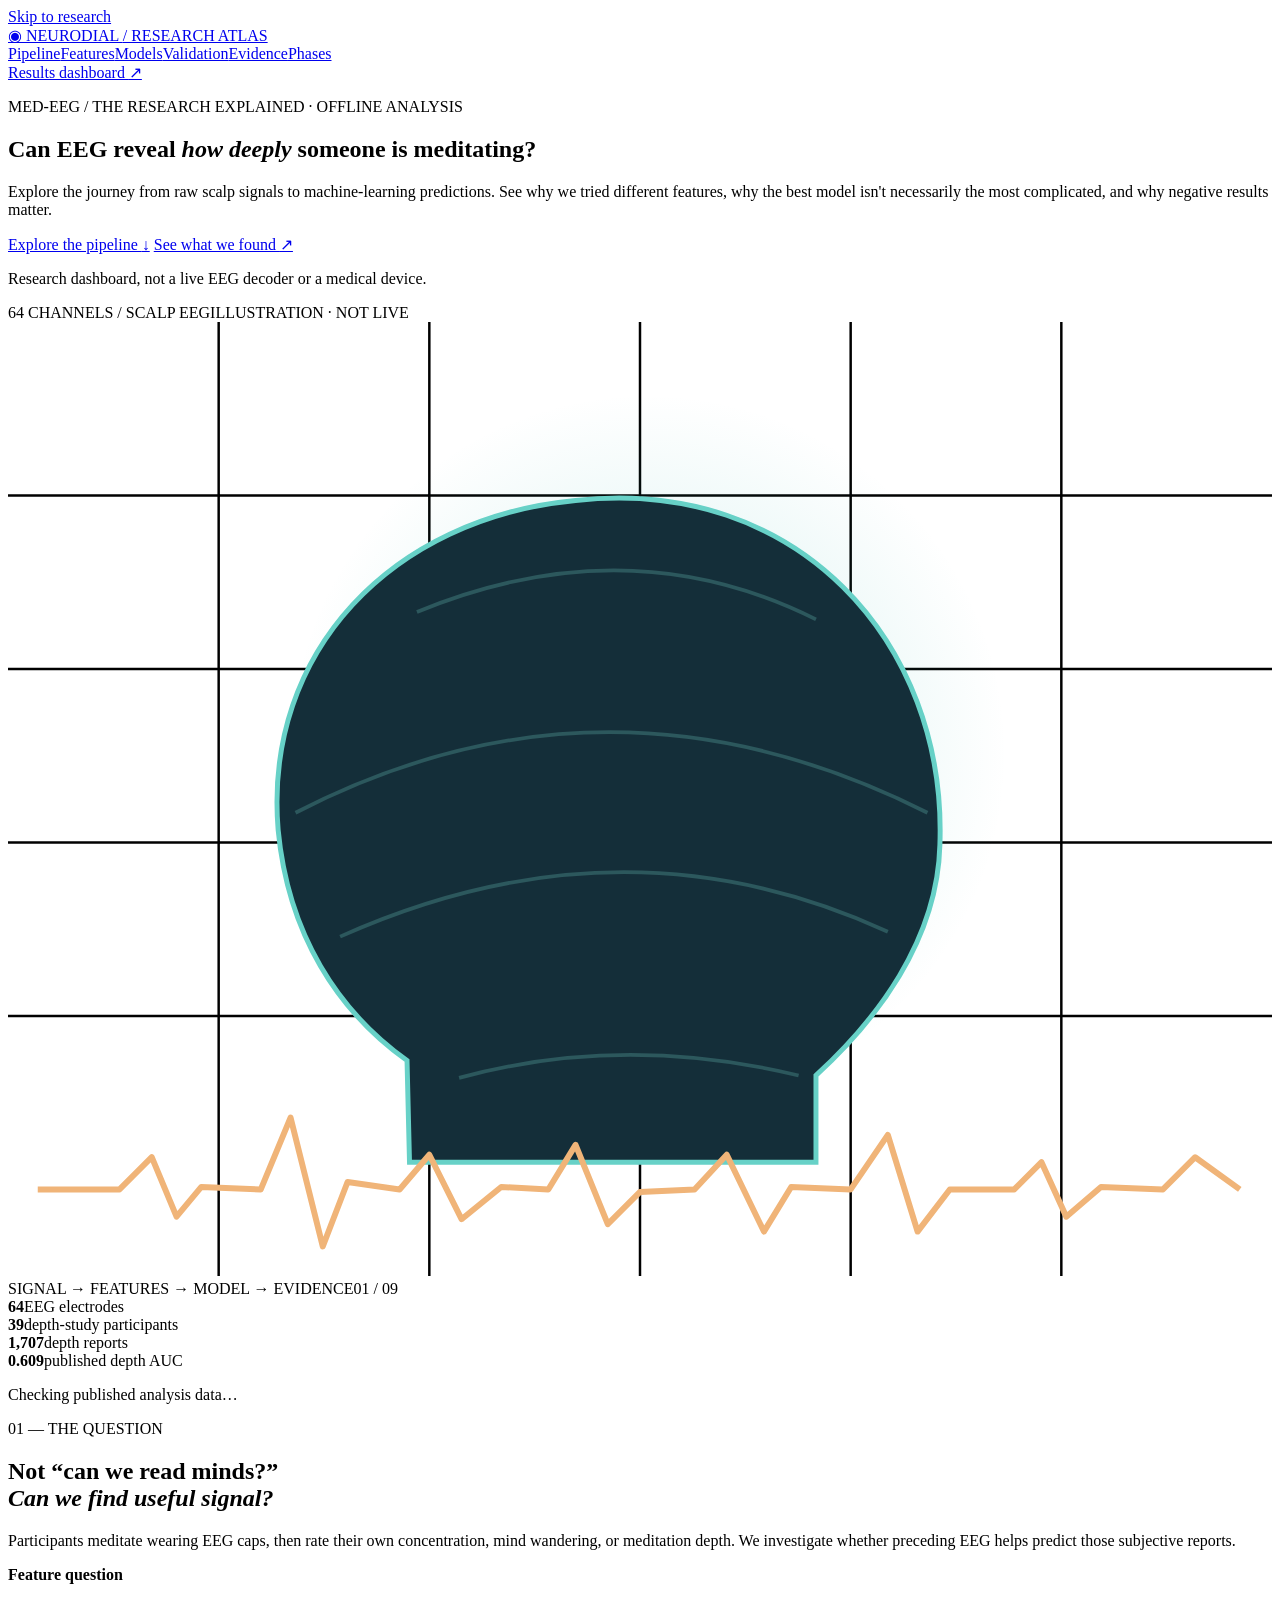
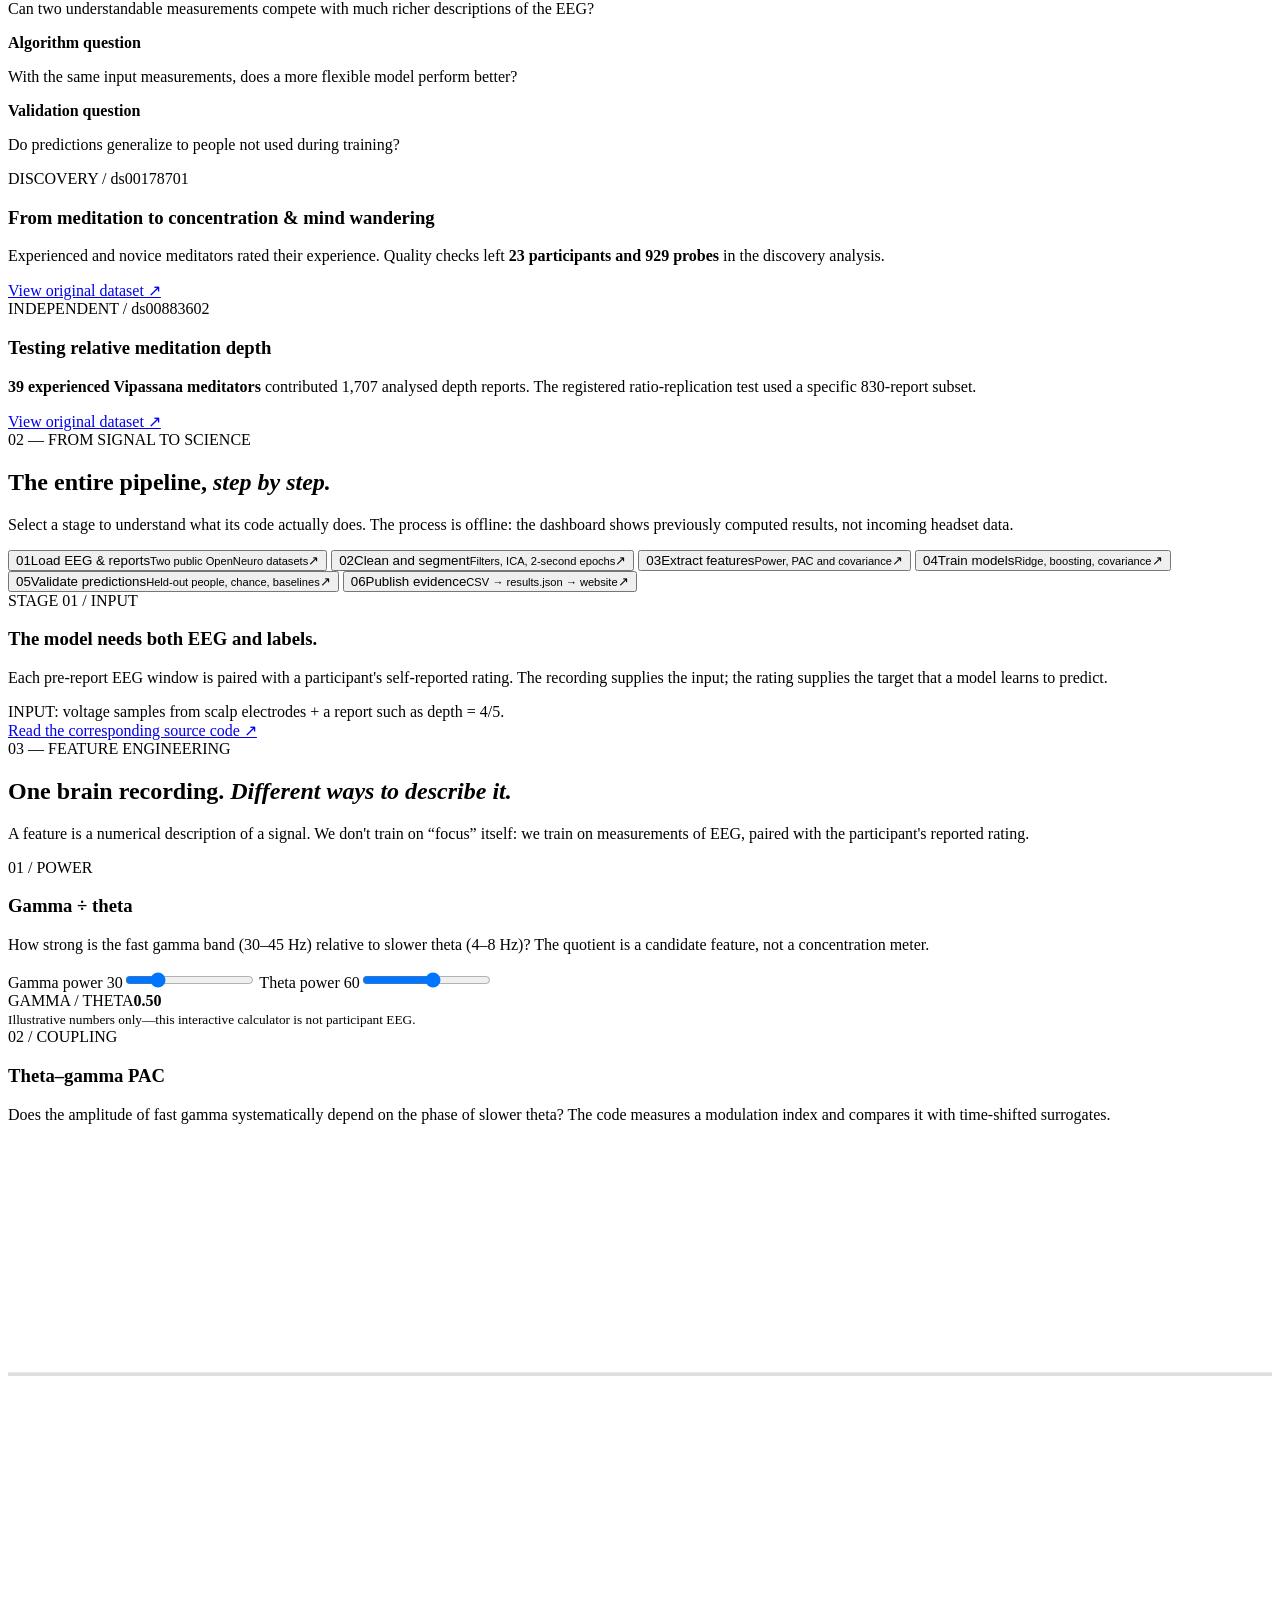
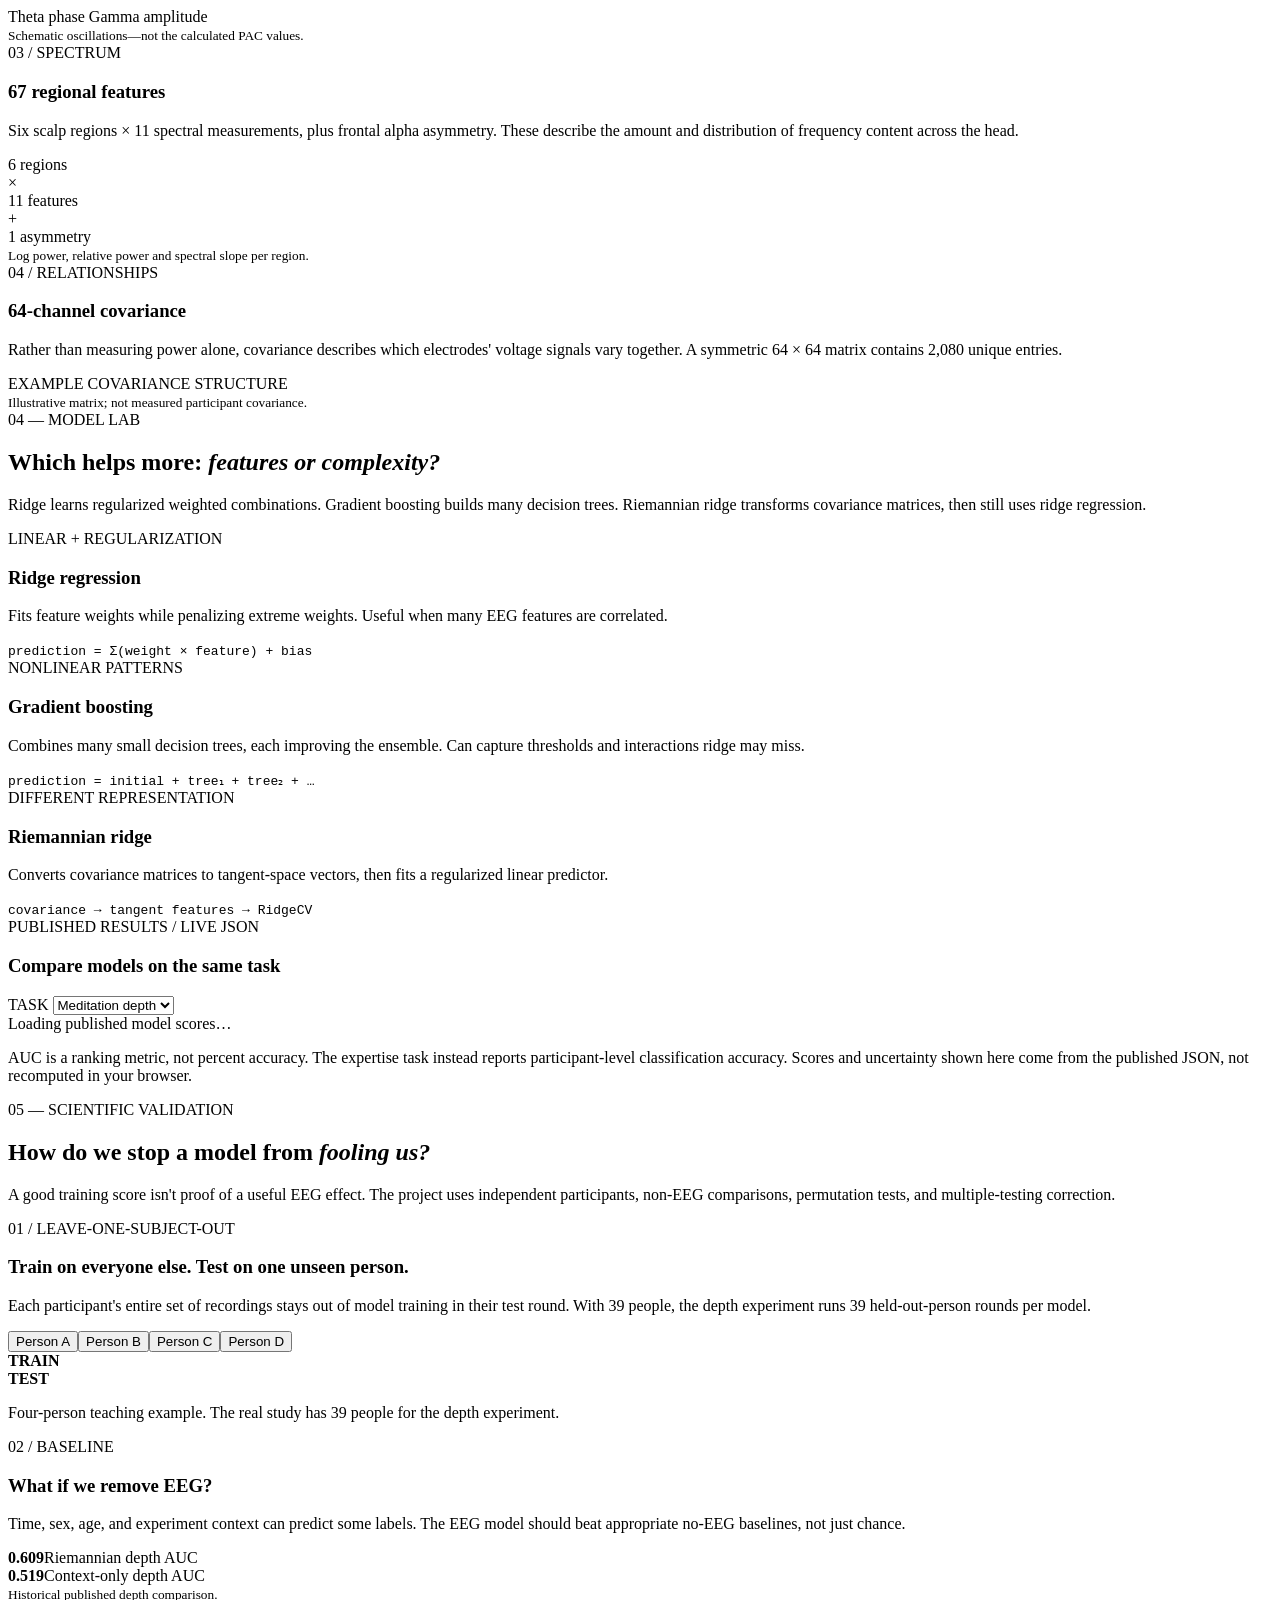
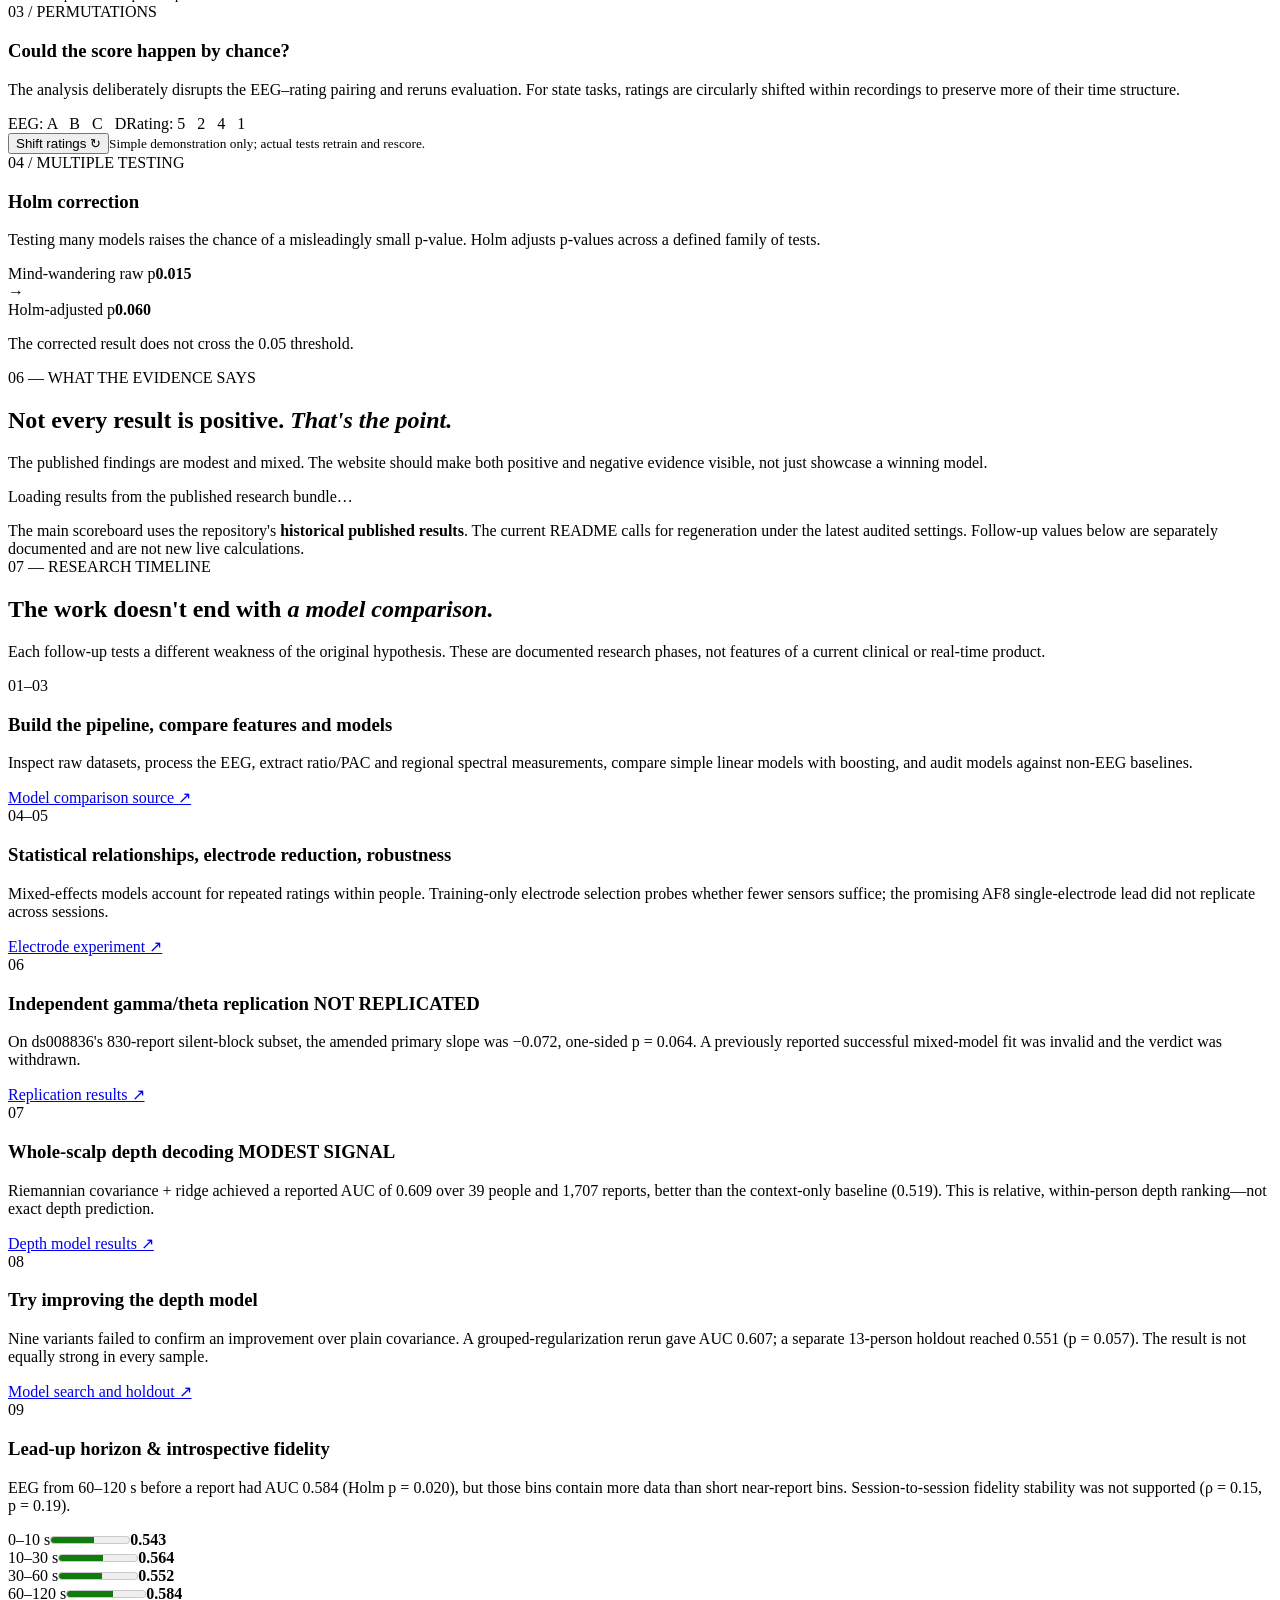
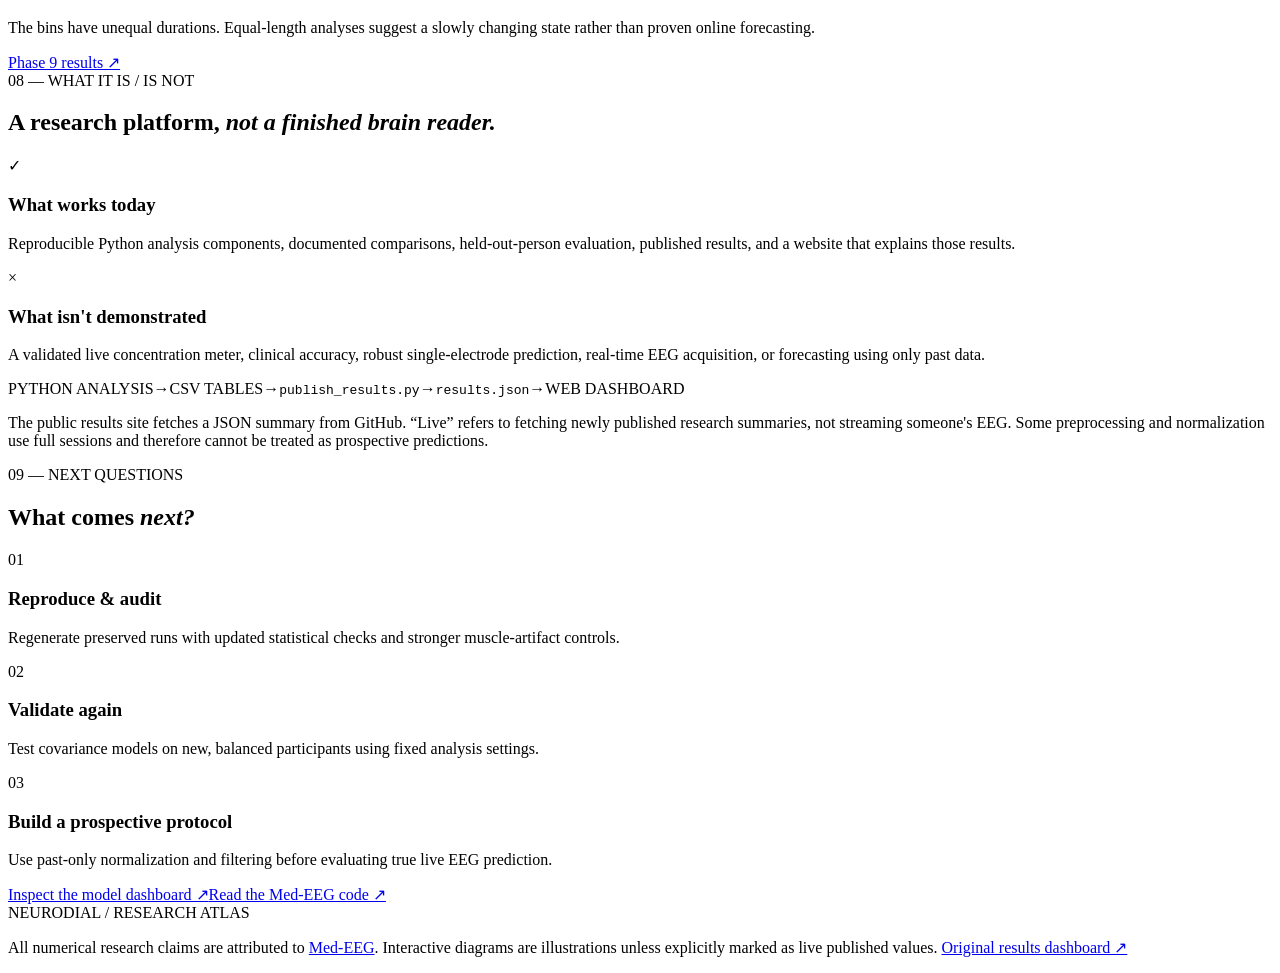
==== atlas.html @ ac6f4850 "feat: add full research-atlas page" ====
<!doctype html>
<html lang="en">
<head>
  <meta charset="utf-8">
  <meta name="viewport" content="width=device-width, initial-scale=1">
  <meta name="theme-color" content="#091521">
  <meta name="description" content="The complete NeuroDial research story: EEG preprocessing, features, model comparisons, validation, replication and honest limitations.">
  <title>Research Atlas · NeuroDial</title>
  <link rel="stylesheet" href="atlas.css">
  <script defer src="atlas.js"></script>
</head>
<body>
  <a class="skip-link" href="#main">Skip to research</a>
  <div id="reading-progress" class="reading-progress" aria-hidden="true"></div>
  <header class="site-header">
    <div class="shell header-inner">
      <a href="index.html" class="brand"><span class="brand-symbol" aria-hidden="true">◉</span> NEURODIAL <span class="brand-muted">/ RESEARCH ATLAS</span></a>
      <nav aria-label="Research navigation">
        <a href="#pipeline">Pipeline</a><a href="#features">Features</a><a href="#models">Models</a><a href="#validation">Validation</a><a href="#findings">Evidence</a><a href="#phases">Phases</a>
      </nav>
      <a class="top-button" href="index.html">Results dashboard <span aria-hidden="true">↗</span></a>
    </div>
  </header>

  <main id="main">
    <section class="hero shell" aria-labelledby="hero-heading">
      <div class="hero-copy">
        <p class="eyebrow"><span class="pulse-dot"></span> MED-EEG / THE RESEARCH EXPLAINED <span class="small-divider">·</span> OFFLINE ANALYSIS</p>
        <h1 id="hero-heading">Can EEG reveal <em>how deeply</em> someone is meditating?</h1>
        <p class="hero-sub">Explore the journey from raw scalp signals to machine-learning predictions. See why we tried different features, why the best model isn't necessarily the most complicated, and why negative results matter.</p>
        <div class="hero-actions">
          <a class="action primary" href="#pipeline">Explore the pipeline <span aria-hidden="true">↓</span></a>
          <a class="action secondary" href="#findings">See what we found <span aria-hidden="true">↗</span></a>
        </div>
        <p class="hero-disclaimer">Research dashboard, not a live EEG decoder or a medical device.</p>
      </div>
      <div class="hero-art" aria-label="Stylized diagram of scalp electrodes and an EEG trace. This is an illustration, not participant data.">
        <div class="art-headline"><span>64 CHANNELS / SCALP EEG</span><span>ILLUSTRATION · NOT LIVE</span></div>
        <svg viewBox="0 0 510 385" role="img" aria-label="Illustrative electrode array above a stylized EEG waveform">
          <defs>
            <radialGradient id="brain-glow"><stop stop-color="#40bbb4" stop-opacity=".25"/><stop offset="1" stop-color="#40bbb4" stop-opacity="0"/></radialGradient>
          </defs>
          <g class="art-grid" stroke="currentColor" stroke-width="1">
            <path d="M0 70H510M0 140H510M0 210H510M0 280H510M85 0V385M170 0V385M255 0V385M340 0V385M425 0V385"/>
          </g>
          <circle cx="258" cy="174" r="145" fill="url(#brain-glow)"/>
          <path d="M161 298C133 278 113 247 109 205C103 133 155 79 229 72C318 62 379 129 376 211C375 250 350 282 326 304L326 339L162 339Z" fill="#142e39" stroke="#67d1c7" stroke-width="2"/>
          <path d="M116 198Q242 133 371 198M134 248Q248 197 355 246M165 117Q250 82 326 120M182 305Q248 287 319 304" fill="none" stroke="#75d2c8" stroke-opacity=".25" stroke-width="1.5"/>
          <g id="electrode-points"></g>
          <path class="trace" d="M12 350L45 350L58 337L68 361L78 349L102 350L114 321L127 373L137 347L158 350L170 336L183 362L199 349L218 350L229 332L242 364L255 351L277 350L290 336L305 367L316 349L340 350L355 328L367 367L380 350L406 350L417 339L427 361L441 349L466 350L479 337L497 350" fill="none" stroke="#f0b478" stroke-width="2.4" stroke-linejoin="round"/>
        </svg>
        <div class="art-footer"><span>SIGNAL → FEATURES → MODEL → EVIDENCE</span><span>01 / 09</span></div>
      </div>
      <div class="hero-facts" aria-label="Study facts">
        <div class="fact"><strong>64</strong><span>EEG electrodes</span></div>
        <div class="fact"><strong id="fact-subjects">39</strong><span>depth-study participants</span></div>
        <div class="fact"><strong id="fact-reports">1,707</strong><span>depth reports</span></div>
        <div class="fact"><strong id="fact-auc">0.609</strong><span>published depth AUC</span></div>
      </div>
      <p class="published-status" id="published-status" role="status" aria-live="polite">Checking published analysis data…</p>
    </section>

    <section class="section shell" id="question" aria-labelledby="question-title">
      <div class="section-tag">01 — THE QUESTION</div>
      <div class="section-intro split">
        <div>
          <h2 id="question-title">Not “can we read minds?” <br><em>Can we find useful signal?</em></h2>
          <p class="lead">Participants meditate wearing EEG caps, then rate their own concentration, mind wandering, or meditation depth. We investigate whether preceding EEG helps predict those subjective reports.</p>
        </div>
        <div class="context-panel">
          <div class="context-row"><strong>Feature question</strong><p>Can two understandable measurements compete with much richer descriptions of the EEG?</p></div>
          <div class="context-row"><strong>Algorithm question</strong><p>With the same input measurements, does a more flexible model perform better?</p></div>
          <div class="context-row"><strong>Validation question</strong><p>Do predictions generalize to people not used during training?</p></div>
        </div>
      </div>
      <div class="dataset-grid">
        <article class="dataset-card"><div class="dataset-meta"><span>DISCOVERY / ds001787</span><span>01</span></div><h3>From meditation to concentration & mind wandering</h3><p>Experienced and novice meditators rated their experience. Quality checks left <strong>23 participants and 929 probes</strong> in the discovery analysis.</p><a href="https://openneuro.org/datasets/ds001787" target="_blank" rel="noopener noreferrer">View original dataset ↗</a></article>
        <article class="dataset-card"><div class="dataset-meta"><span>INDEPENDENT / ds008836</span><span>02</span></div><h3>Testing relative meditation depth</h3><p><strong>39 experienced Vipassana meditators</strong> contributed 1,707 analysed depth reports. The registered ratio-replication test used a specific 830-report subset.</p><a href="https://openneuro.org/datasets/ds008836" target="_blank" rel="noopener noreferrer">View original dataset ↗</a></article>
      </div>
    </section>

    <section class="section shell" id="pipeline" aria-labelledby="pipeline-title">
      <div class="section-tag">02 — FROM SIGNAL TO SCIENCE</div>
      <div class="section-intro"><h2 id="pipeline-title">The entire pipeline, <em>step by step.</em></h2><p class="lead">Select a stage to understand what its code actually does. The process is offline: the dashboard shows previously computed results, not incoming headset data.</p></div>
      <div class="pipeline-layout">
        <div class="pipeline-steps" role="group" aria-label="Research pipeline stages">
          <button type="button" class="pipeline-step selected" data-step="0" aria-pressed="true"><span class="step-index">01</span><span>Load EEG & reports<small>Two public OpenNeuro datasets</small></span><span aria-hidden="true">↗</span></button>
          <button type="button" class="pipeline-step" data-step="1" aria-pressed="false"><span class="step-index">02</span><span>Clean and segment<small>Filters, ICA, 2-second epochs</small></span><span aria-hidden="true">↗</span></button>
          <button type="button" class="pipeline-step" data-step="2" aria-pressed="false"><span class="step-index">03</span><span>Extract features<small>Power, PAC and covariance</small></span><span aria-hidden="true">↗</span></button>
          <button type="button" class="pipeline-step" data-step="3" aria-pressed="false"><span class="step-index">04</span><span>Train models<small>Ridge, boosting, covariance</small></span><span aria-hidden="true">↗</span></button>
          <button type="button" class="pipeline-step" data-step="4" aria-pressed="false"><span class="step-index">05</span><span>Validate predictions<small>Held-out people, chance, baselines</small></span><span aria-hidden="true">↗</span></button>
          <button type="button" class="pipeline-step" data-step="5" aria-pressed="false"><span class="step-index">06</span><span>Publish evidence<small>CSV → results.json → website</small></span><span aria-hidden="true">↗</span></button>
        </div>
        <article class="stage-detail" id="stage-detail" aria-live="polite">
          <span class="stage-label" id="stage-label">STAGE 01 / INPUT</span>
          <h3 id="stage-title">The model needs both EEG and labels.</h3>
          <p id="stage-description">Each pre-report EEG window is paired with a participant's self-reported rating. The recording supplies the input; the rating supplies the target that a model learns to predict.</p>
          <div class="stage-example" id="stage-example">INPUT: voltage samples from scalp electrodes + a report such as depth = 4/5.</div>
          <a id="stage-source" class="source-link" href="https://github.com/ManasDasri/Med-EEG/blob/main/src/inspect_dataset.py" target="_blank" rel="noopener noreferrer">Read the corresponding source code ↗</a>
        </article>
      </div>
    </section>

    <section class="section shell" id="features" aria-labelledby="features-title">
      <div class="section-tag">03 — FEATURE ENGINEERING</div>
      <div class="section-intro"><h2 id="features-title">One brain recording. <em>Different ways to describe it.</em></h2><p class="lead">A feature is a numerical description of a signal. We don't train on “focus” itself: we train on measurements of EEG, paired with the participant's reported rating.</p></div>
      <div class="feature-grid">
        <article class="feature-card"><span class="feature-number">01 / POWER</span><h3>Gamma ÷ theta</h3><p>How strong is the fast gamma band (30–45 Hz) relative to slower theta (4–8 Hz)? The quotient is a candidate feature, not a concentration meter.</p>
          <div class="feature-interactive">
            <label for="gamma-range">Gamma power <output id="gamma-value">30</output></label><input type="range" id="gamma-range" min="10" max="100" step="5" value="30">
            <label for="theta-range">Theta power <output id="theta-value">60</output></label><input type="range" id="theta-range" min="10" max="100" step="5" value="60">
            <div class="ratio-answer"><span>GAMMA / THETA</span><strong id="ratio-result">0.50</strong></div>
          </div><small class="illustration">Illustrative numbers only—this interactive calculator is not participant EEG.</small></article>
        <article class="feature-card"><span class="feature-number">02 / COUPLING</span><h3>Theta–gamma PAC</h3><p>Does the amplitude of fast gamma systematically depend on the phase of slower theta? The code measures a modulation index and compares it with time-shifted surrogates.</p>
          <div class="phase-viz" aria-label="Illustration of a slow theta wave and rapid gamma activity, not real EEG">
            <svg viewBox="0 0 340 125" role="img" aria-label="Illustrative low-frequency theta wave overlaid with higher-frequency oscillation"><path id="theta-wave" fill="none" stroke="#e5ac71" stroke-width="3"/><path id="gamma-wave" fill="none" stroke="#64c9bf" stroke-width="1.5"/><line x1="0" y1="63" x2="340" y2="63" stroke="currentColor" opacity=".12"/></svg>
            <div class="viz-legend"><span><i class="legend-theta"></i> Theta phase</span><span><i class="legend-gamma"></i> Gamma amplitude</span></div>
          </div><small class="illustration">Schematic oscillations—not the calculated PAC values.</small></article>
        <article class="feature-card"><span class="feature-number">03 / SPECTRUM</span><h3>67 regional features</h3><p>Six scalp regions × 11 spectral measurements, plus frontal alpha asymmetry. These describe the amount and distribution of frequency content across the head.</p>
          <div class="region-viz"><div class="region-symbol">6 <span>regions</span></div><span class="multiplication">×</span><div class="region-symbol">11 <span>features</span></div><span class="multiplication">+</span><div class="region-symbol">1 <span>asymmetry</span></div></div><small class="illustration">Log power, relative power and spectral slope per region.</small></article>
        <article class="feature-card"><span class="feature-number">04 / RELATIONSHIPS</span><h3>64-channel covariance</h3><p>Rather than measuring power alone, covariance describes which electrodes' voltage signals vary together. A symmetric 64 × 64 matrix contains 2,080 unique entries.</p>
          <div class="matrix-visual" id="matrix-visual" aria-label="Illustrative symmetric covariance matrix"><span>EXAMPLE COVARIANCE STRUCTURE</span><div class="matrix-cells" id="matrix-cells"></div></div><small class="illustration">Illustrative matrix; not measured participant covariance.</small></article>
      </div>
    </section>

    <section class="section shell" id="models" aria-labelledby="models-title">
      <div class="section-tag">04 — MODEL LAB</div>
      <div class="section-intro"><h2 id="models-title">Which helps more: <em>features or complexity?</em></h2><p class="lead">Ridge learns regularized weighted combinations. Gradient boosting builds many decision trees. Riemannian ridge transforms covariance matrices, then still uses ridge regression.</p></div>
      <div class="model-concepts">
        <article><span>LINEAR + REGULARIZATION</span><h3>Ridge regression</h3><p>Fits feature weights while penalizing extreme weights. Useful when many EEG features are correlated.</p><code>prediction = Σ(weight × feature) + bias</code></article>
        <article><span>NONLINEAR PATTERNS</span><h3>Gradient boosting</h3><p>Combines many small decision trees, each improving the ensemble. Can capture thresholds and interactions ridge may miss.</p><code>prediction = initial + tree₁ + tree₂ + …</code></article>
        <article><span>DIFFERENT REPRESENTATION</span><h3>Riemannian ridge</h3><p>Converts covariance matrices to tangent-space vectors, then fits a regularized linear predictor.</p><code>covariance → tangent features → RidgeCV</code></article>
      </div>
      <div class="chart-panel">
        <div class="chart-header"><div><span class="mini-eyebrow">PUBLISHED RESULTS / LIVE JSON</span><h3>Compare models on the same task</h3></div><label class="field-label" for="task-select">TASK <select id="task-select" aria-label="Choose decoding task"><option value="depth">Meditation depth</option><option value="concentration">Concentration</option><option value="mind_wandering">Mind wandering</option><option value="expertise">Expertise</option></select></label></div>
        <div class="chart-note" id="chart-note">Loading published model scores…</div>
        <div id="model-bars" class="model-bars" aria-live="polite"></div>
        <div id="model-details" class="model-details"></div>
        <p class="fine">AUC is a ranking metric, not percent accuracy. The expertise task instead reports participant-level classification accuracy. Scores and uncertainty shown here come from the published JSON, not recomputed in your browser.</p>
      </div>
    </section>

    <section class="section shell" id="validation" aria-labelledby="validation-title">
      <div class="section-tag">05 — SCIENTIFIC VALIDATION</div>
      <div class="section-intro"><h2 id="validation-title">How do we stop a model from <em>fooling us?</em></h2><p class="lead">A good training score isn't proof of a useful EEG effect. The project uses independent participants, non-EEG comparisons, permutation tests, and multiple-testing correction.</p></div>
      <div class="validation-grid">
        <article class="validation-card large">
          <span class="mini-eyebrow">01 / LEAVE-ONE-SUBJECT-OUT</span><h3>Train on everyone else. Test on one unseen person.</h3><p>Each participant's entire set of recordings stays out of model training in their test round. With 39 people, the depth experiment runs 39 held-out-person rounds per model.</p>
          <div class="person-controls" role="group" aria-label="Choose a held-out participant"><button class="person-choice active" type="button" data-person="A" aria-pressed="true">Person A</button><button class="person-choice" type="button" data-person="B" aria-pressed="false">Person B</button><button class="person-choice" type="button" data-person="C" aria-pressed="false">Person C</button><button class="person-choice" type="button" data-person="D" aria-pressed="false">Person D</button></div>
          <div class="fold-visual"><div class="fold-box"><b>TRAIN</b><div id="train-people" class="person-chips"></div></div><div class="fold-box test"><b>TEST</b><div id="test-people" class="person-chips"></div></div></div>
          <p class="fine">Four-person teaching example. The real study has 39 people for the depth experiment.</p>
        </article>
        <article class="validation-card"><span class="mini-eyebrow">02 / BASELINE</span><h3>What if we remove EEG?</h3><p>Time, sex, age, and experiment context can predict some labels. The EEG model should beat appropriate no-EEG baselines, not just chance.</p><div class="validation-metric"><strong>0.609</strong><span>Riemannian depth AUC</span></div><div class="validation-metric subtle"><strong>0.519</strong><span>Context-only depth AUC</span></div><small>Historical published depth comparison.</small></article>
        <article class="validation-card"><span class="mini-eyebrow">03 / PERMUTATIONS</span><h3>Could the score happen by chance?</h3><p>The analysis deliberately disrupts the EEG–rating pairing and reruns evaluation. For state tasks, ratings are circularly shifted within recordings to preserve more of their time structure.</p><div class="shuffle-example" id="shuffle-example"><span>EEG: A &nbsp; B &nbsp; C &nbsp; D</span><span id="shuffle-labels">Rating: 5 &nbsp; 2 &nbsp; 4 &nbsp; 1</span></div><button id="shuffle-button" class="small-button" type="button">Shift ratings ↻</button><small>Simple demonstration only; actual tests retrain and rescore.</small></article>
        <article class="validation-card"><span class="mini-eyebrow">04 / MULTIPLE TESTING</span><h3>Holm correction</h3><p>Testing many models raises the chance of a misleadingly small p-value. Holm adjusts p-values across a defined family of tests.</p><div class="p-compare"><div><span>Mind-wandering raw p</span><strong>0.015</strong></div><span aria-hidden="true">→</span><div><span>Holm-adjusted p</span><strong>0.060</strong></div></div><p class="fine">The corrected result does not cross the 0.05 threshold.</p></article>
      </div>
    </section>

    <section class="section shell" id="findings" aria-labelledby="findings-title">
      <div class="section-tag">06 — WHAT THE EVIDENCE SAYS</div>
      <div class="section-intro"><h2 id="findings-title">Not every result is positive. <em>That's the point.</em></h2><p class="lead">The published findings are modest and mixed. The website should make both positive and negative evidence visible, not just showcase a winning model.</p></div>
      <div id="finding-grid" class="finding-grid" aria-live="polite"><p>Loading results from the published research bundle…</p></div>
      <div class="result-disclaimer">The main scoreboard uses the repository's <strong>historical published results</strong>. The current README calls for regeneration under the latest audited settings. Follow-up values below are separately documented and are not new live calculations.</div>
    </section>

    <section class="section shell" id="phases" aria-labelledby="phases-title">
      <div class="section-tag">07 — RESEARCH TIMELINE</div>
      <div class="section-intro"><h2 id="phases-title">The work doesn't end with <em>a model comparison.</em></h2><p class="lead">Each follow-up tests a different weakness of the original hypothesis. These are documented research phases, not features of a current clinical or real-time product.</p></div>
      <div class="timeline">
        <article class="timeline-item"><span class="timeline-index">01–03</span><div><h3>Build the pipeline, compare features and models</h3><p>Inspect raw datasets, process the EEG, extract ratio/PAC and regional spectral measurements, compare simple linear models with boosting, and audit models against non-EEG baselines.</p><a href="https://github.com/ManasDasri/Med-EEG/blob/main/src/model_comparison.py" target="_blank" rel="noopener noreferrer">Model comparison source ↗</a></div></article>
        <article class="timeline-item"><span class="timeline-index">04–05</span><div><h3>Statistical relationships, electrode reduction, robustness</h3><p>Mixed-effects models account for repeated ratings within people. Training-only electrode selection probes whether fewer sensors suffice; the promising AF8 single-electrode lead did not replicate across sessions.</p><a href="https://github.com/ManasDasri/Med-EEG/blob/main/src/electrode_minimalism.py" target="_blank" rel="noopener noreferrer">Electrode experiment ↗</a></div></article>
        <article class="timeline-item"><span class="timeline-index">06</span><div><h3>Independent gamma/theta replication <span class="tag failed">NOT REPLICATED</span></h3><p>On ds008836's 830-report silent-block subset, the amended primary slope was −0.072, one-sided p = 0.064. A previously reported successful mixed-model fit was invalid and the verdict was withdrawn.</p><a href="https://github.com/ManasDasri/Med-EEG/blob/main/docs/replication_ds008836_results.md" target="_blank" rel="noopener noreferrer">Replication results ↗</a></div></article>
        <article class="timeline-item"><span class="timeline-index">07</span><div><h3>Whole-scalp depth decoding <span class="tag positive">MODEST SIGNAL</span></h3><p>Riemannian covariance + ridge achieved a reported AUC of 0.609 over 39 people and 1,707 reports, better than the context-only baseline (0.519). This is relative, within-person depth ranking—not exact depth prediction.</p><a href="https://github.com/ManasDasri/Med-EEG/blob/main/docs/depth_decoding_results.md" target="_blank" rel="noopener noreferrer">Depth model results ↗</a></div></article>
        <article class="timeline-item"><span class="timeline-index">08</span><div><h3>Try improving the depth model</h3><p>Nine variants failed to confirm an improvement over plain covariance. A grouped-regularization rerun gave AUC 0.607; a separate 13-person holdout reached 0.551 (p = 0.057). The result is not equally strong in every sample.</p><a href="https://github.com/ManasDasri/Med-EEG/blob/main/docs/depth_search_results.md" target="_blank" rel="noopener noreferrer">Model search and holdout ↗</a></div></article>
        <article class="timeline-item"><span class="timeline-index">09</span><div><h3>Lead-up horizon & introspective fidelity</h3><p>EEG from 60–120 s before a report had AUC 0.584 (Holm p = 0.020), but those bins contain more data than short near-report bins. Session-to-session fidelity stability was not supported (ρ = 0.15, p = 0.19).</p>
          <div class="horizon-viz" aria-label="Phase 9 published AUC values by pre-report window">
            <div><span>0–10 s</span><meter min="0" max="1" value=".543">0.543</meter><b>0.543</b></div>
            <div><span>10–30 s</span><meter min="0" max="1" value=".564">0.564</meter><b>0.564</b></div>
            <div><span>30–60 s</span><meter min="0" max="1" value=".552">0.552</meter><b>0.552</b></div>
            <div><span>60–120 s</span><meter min="0" max="1" value=".584">0.584</meter><b>0.584</b></div>
          </div>
          <p class="fine">The bins have unequal durations. Equal-length analyses suggest a slowly changing state rather than proven online forecasting.</p><a href="https://github.com/ManasDasri/Med-EEG/blob/main/docs/phase9_results.md" target="_blank" rel="noopener noreferrer">Phase 9 results ↗</a>
        </div></article>
      </div>
    </section>

    <section class="section shell" id="boundaries" aria-labelledby="boundaries-title">
      <div class="section-tag">08 — WHAT IT IS / IS NOT</div>
      <div class="section-intro"><h2 id="boundaries-title">A research platform, <em>not a finished brain reader.</em></h2></div>
      <div class="boundary-grid"><div class="boundary-card"><span class="boundary-icon">✓</span><h3>What works today</h3><p>Reproducible Python analysis components, documented comparisons, held-out-person evaluation, published results, and a website that explains those results.</p></div><div class="boundary-card"><span class="boundary-icon muted">×</span><h3>What isn't demonstrated</h3><p>A validated live concentration meter, clinical accuracy, robust single-electrode prediction, real-time EEG acquisition, or forecasting using only past data.</p></div></div>
      <div class="publishing-flow"><span>PYTHON ANALYSIS</span><span aria-hidden="true">→</span><span>CSV TABLES</span><span aria-hidden="true">→</span><span><code>publish_results.py</code></span><span aria-hidden="true">→</span><span><code>results.json</code></span><span aria-hidden="true">→</span><span>WEB DASHBOARD</span></div>
      <p class="fine">The public results site fetches a JSON summary from GitHub. “Live” refers to fetching newly published research summaries, not streaming someone's EEG. Some preprocessing and normalization use full sessions and therefore cannot be treated as prospective predictions.</p>
    </section>

    <section class="section shell closing" id="next">
      <div class="section-tag">09 — NEXT QUESTIONS</div>
      <h2>What comes <em>next?</em></h2>
      <div class="next-grid"><div><span>01</span><h3>Reproduce & audit</h3><p>Regenerate preserved runs with updated statistical checks and stronger muscle-artifact controls.</p></div><div><span>02</span><h3>Validate again</h3><p>Test covariance models on new, balanced participants using fixed analysis settings.</p></div><div><span>03</span><h3>Build a prospective protocol</h3><p>Use past-only normalization and filtering before evaluating true live EEG prediction.</p></div></div>
      <div class="closing-actions"><a class="action primary" href="index.html">Inspect the model dashboard ↗</a><a class="action secondary" href="https://github.com/ManasDasri/Med-EEG" target="_blank" rel="noopener noreferrer">Read the Med-EEG code ↗</a></div>
    </section>
  </main>
  <footer class="footer shell"><span>NEURODIAL / RESEARCH ATLAS</span><p>All numerical research claims are attributed to <a href="https://github.com/ManasDasri/Med-EEG" target="_blank" rel="noopener noreferrer">Med-EEG</a>. Interactive diagrams are illustrations unless explicitly marked as live published values. <a href="index.html">Original results dashboard ↗</a></p></footer>
</body>
</html>
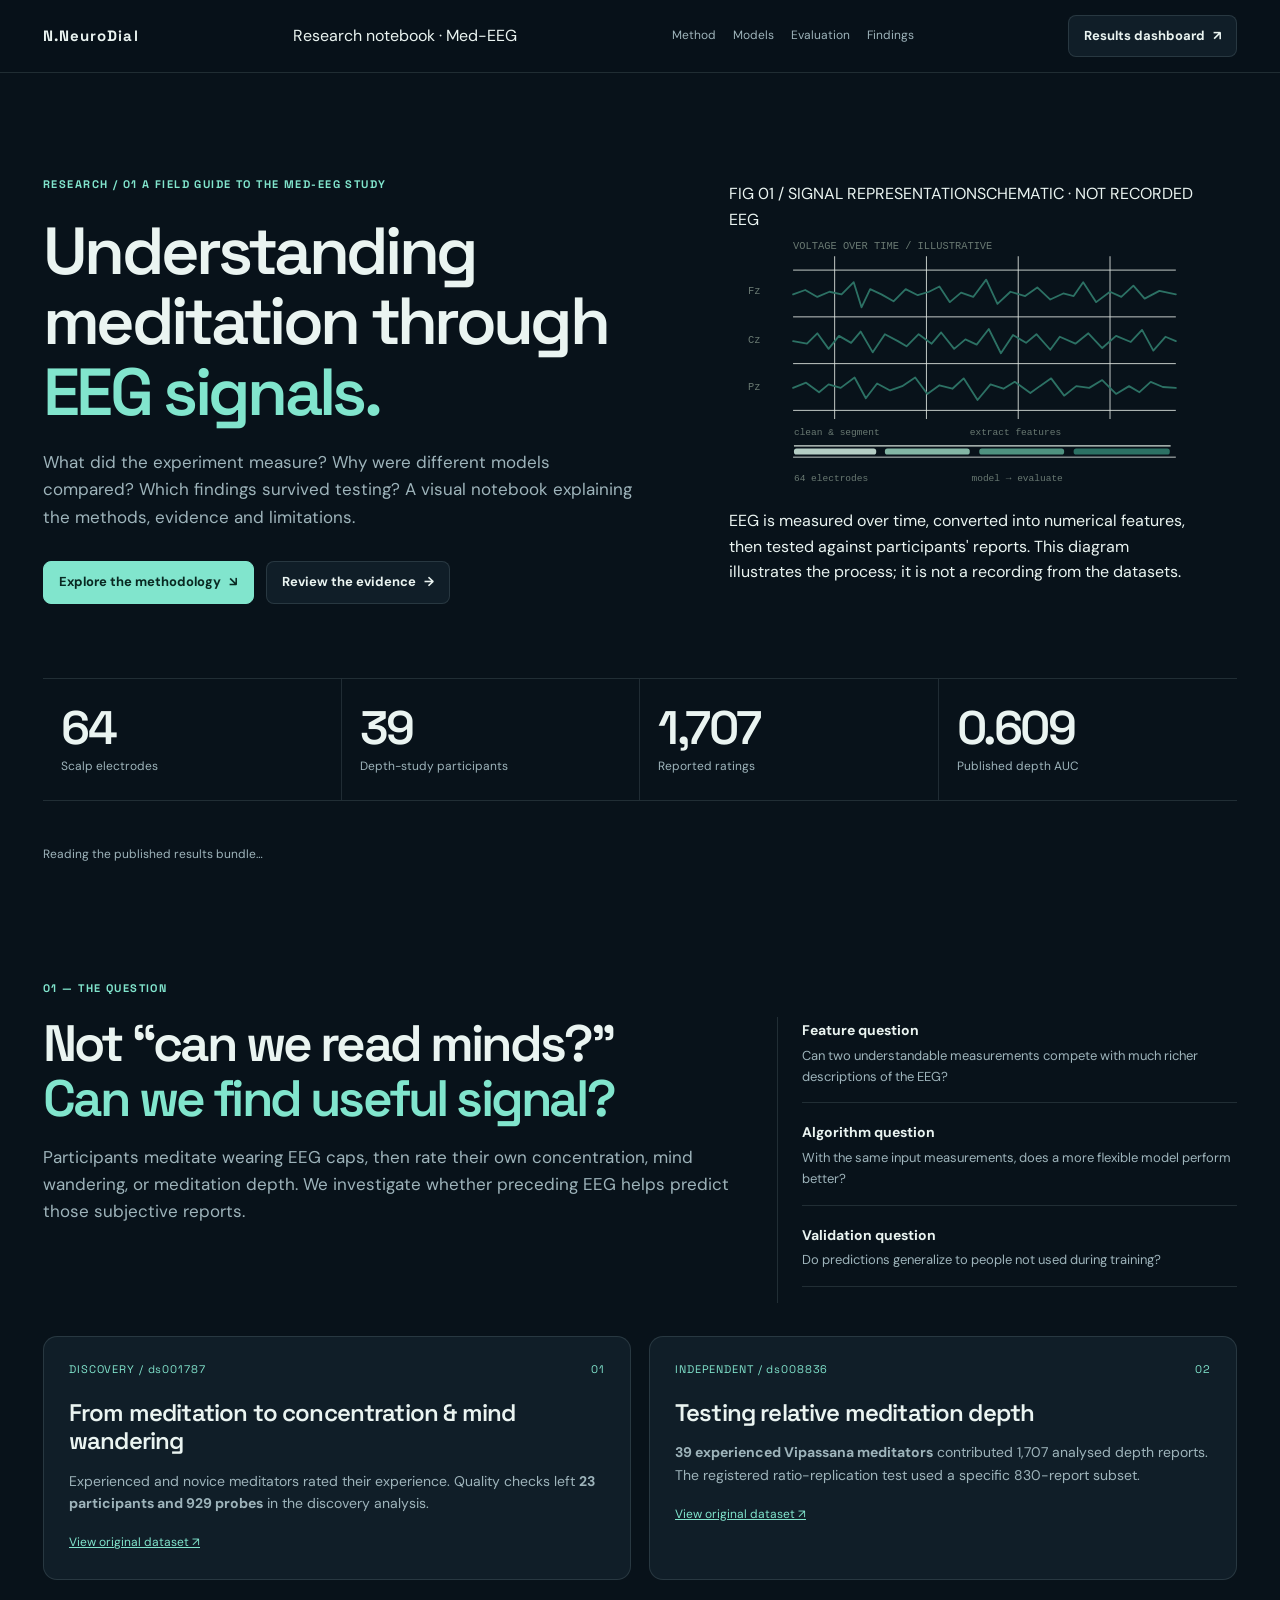
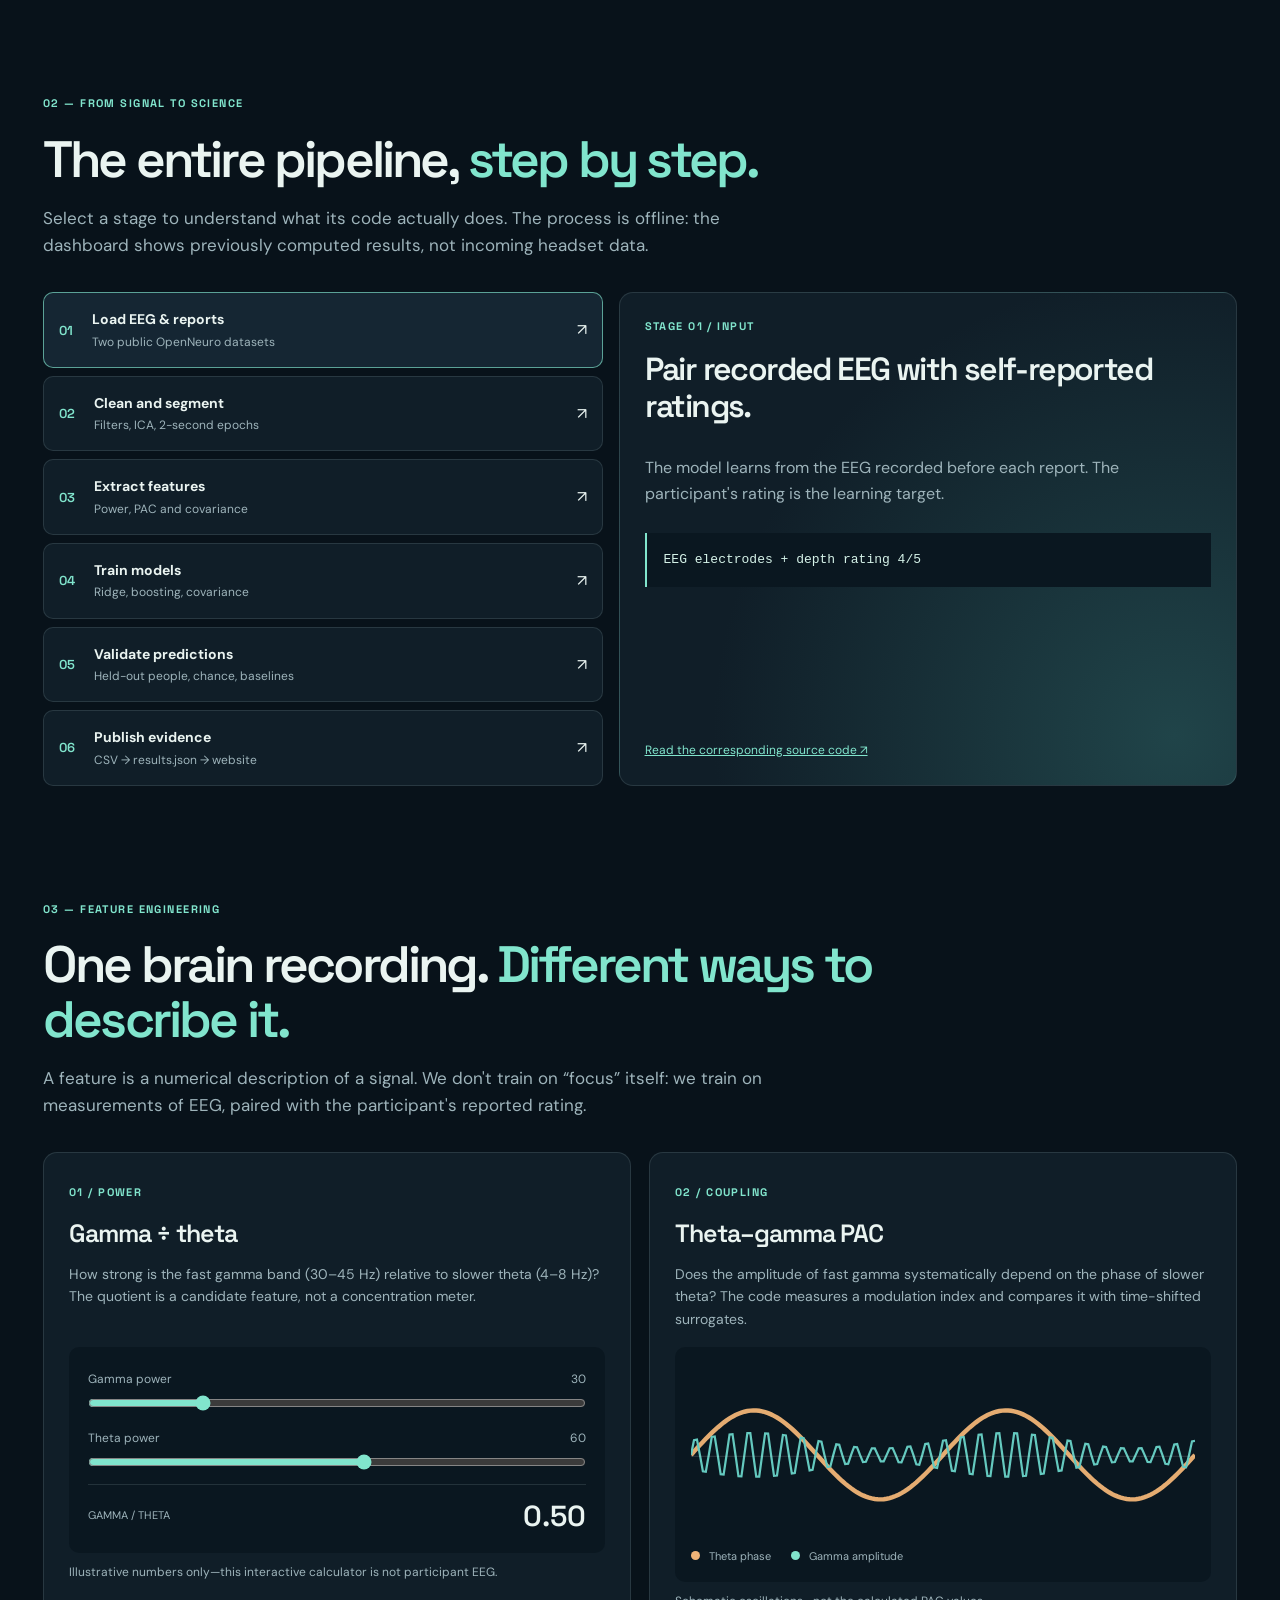
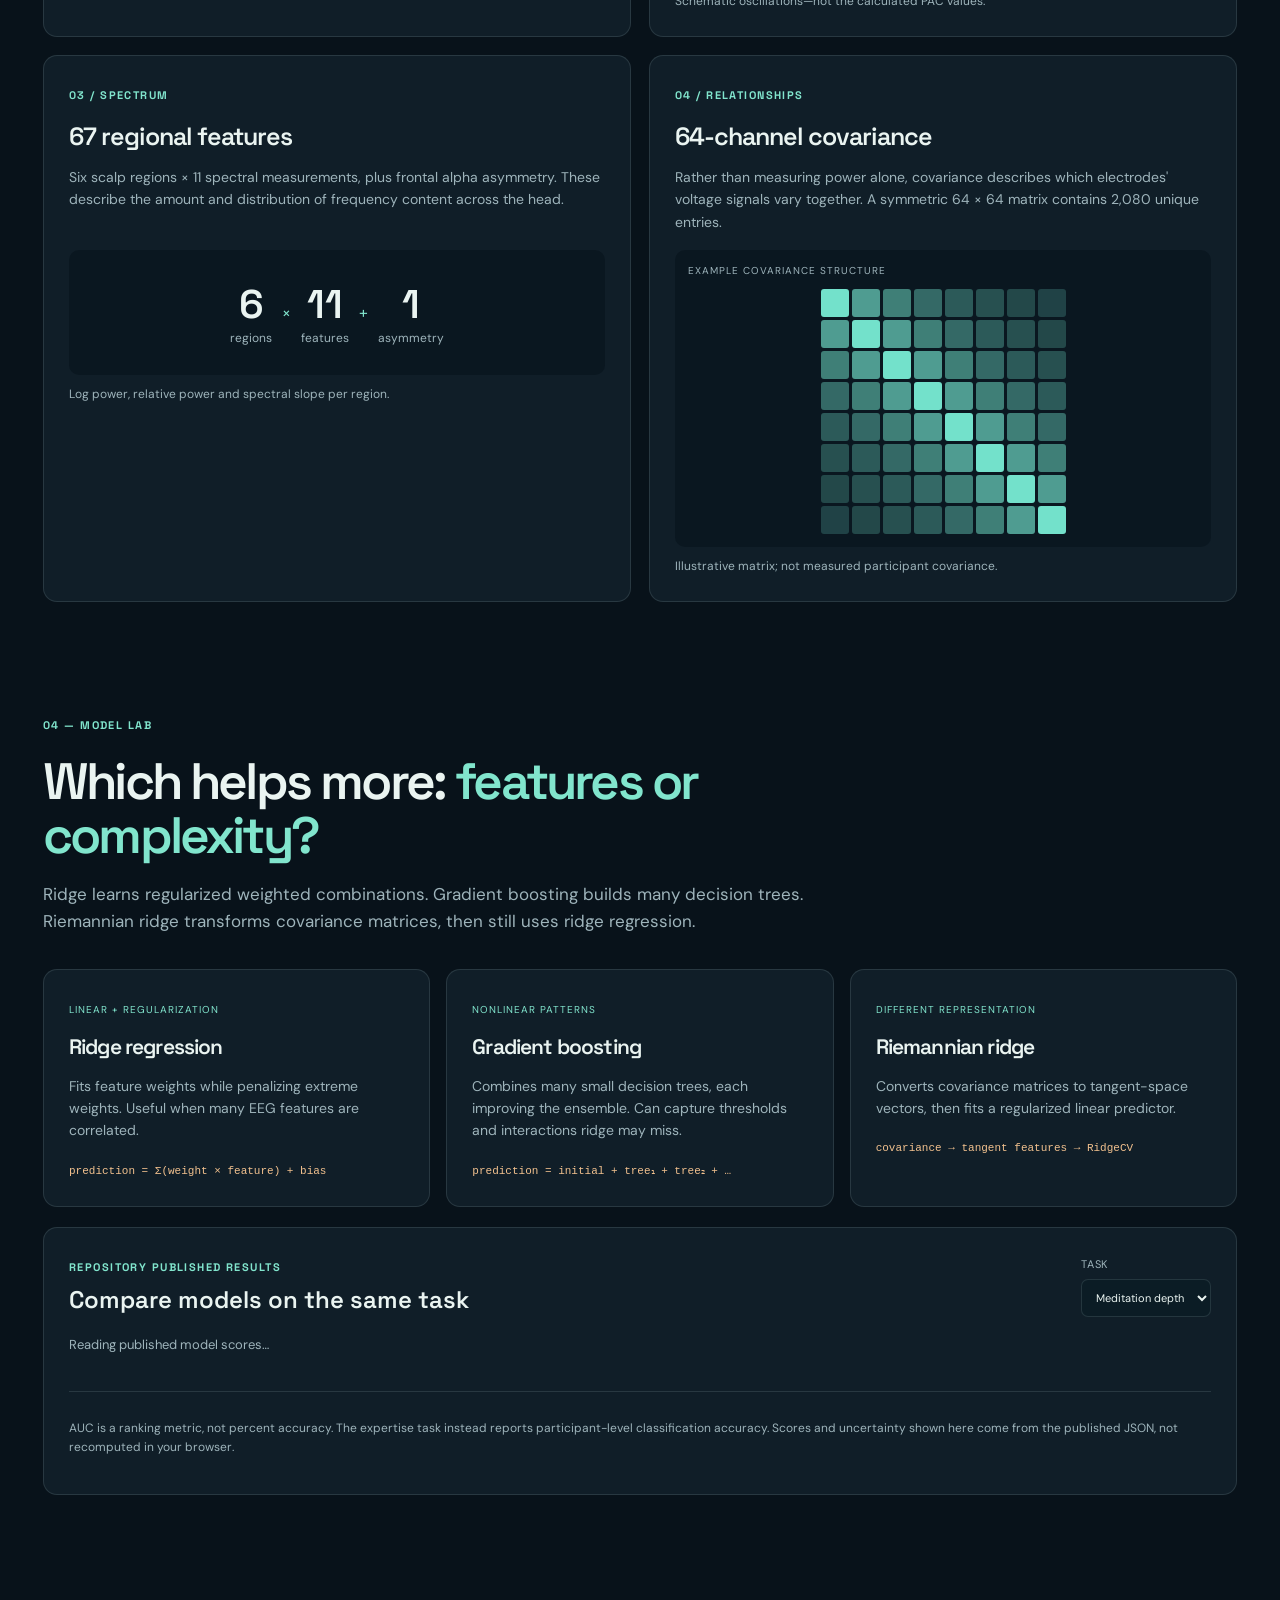
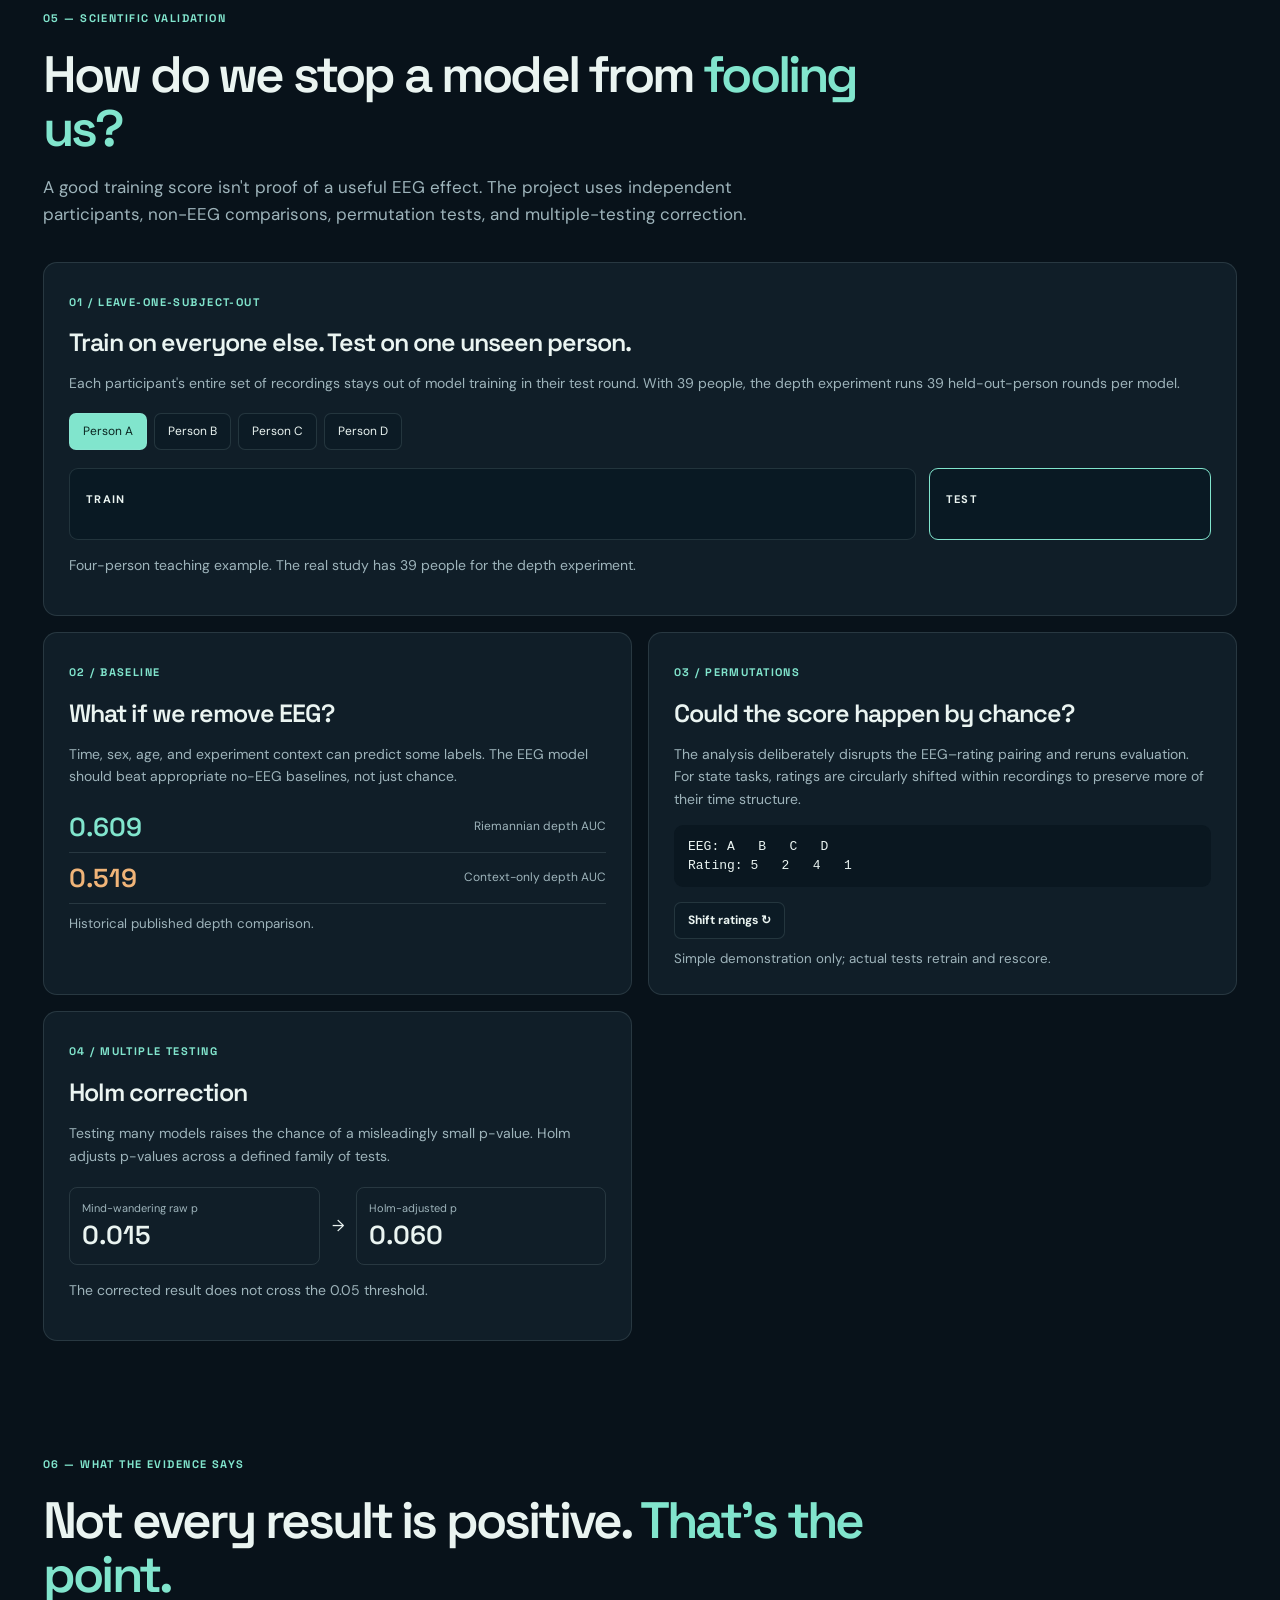
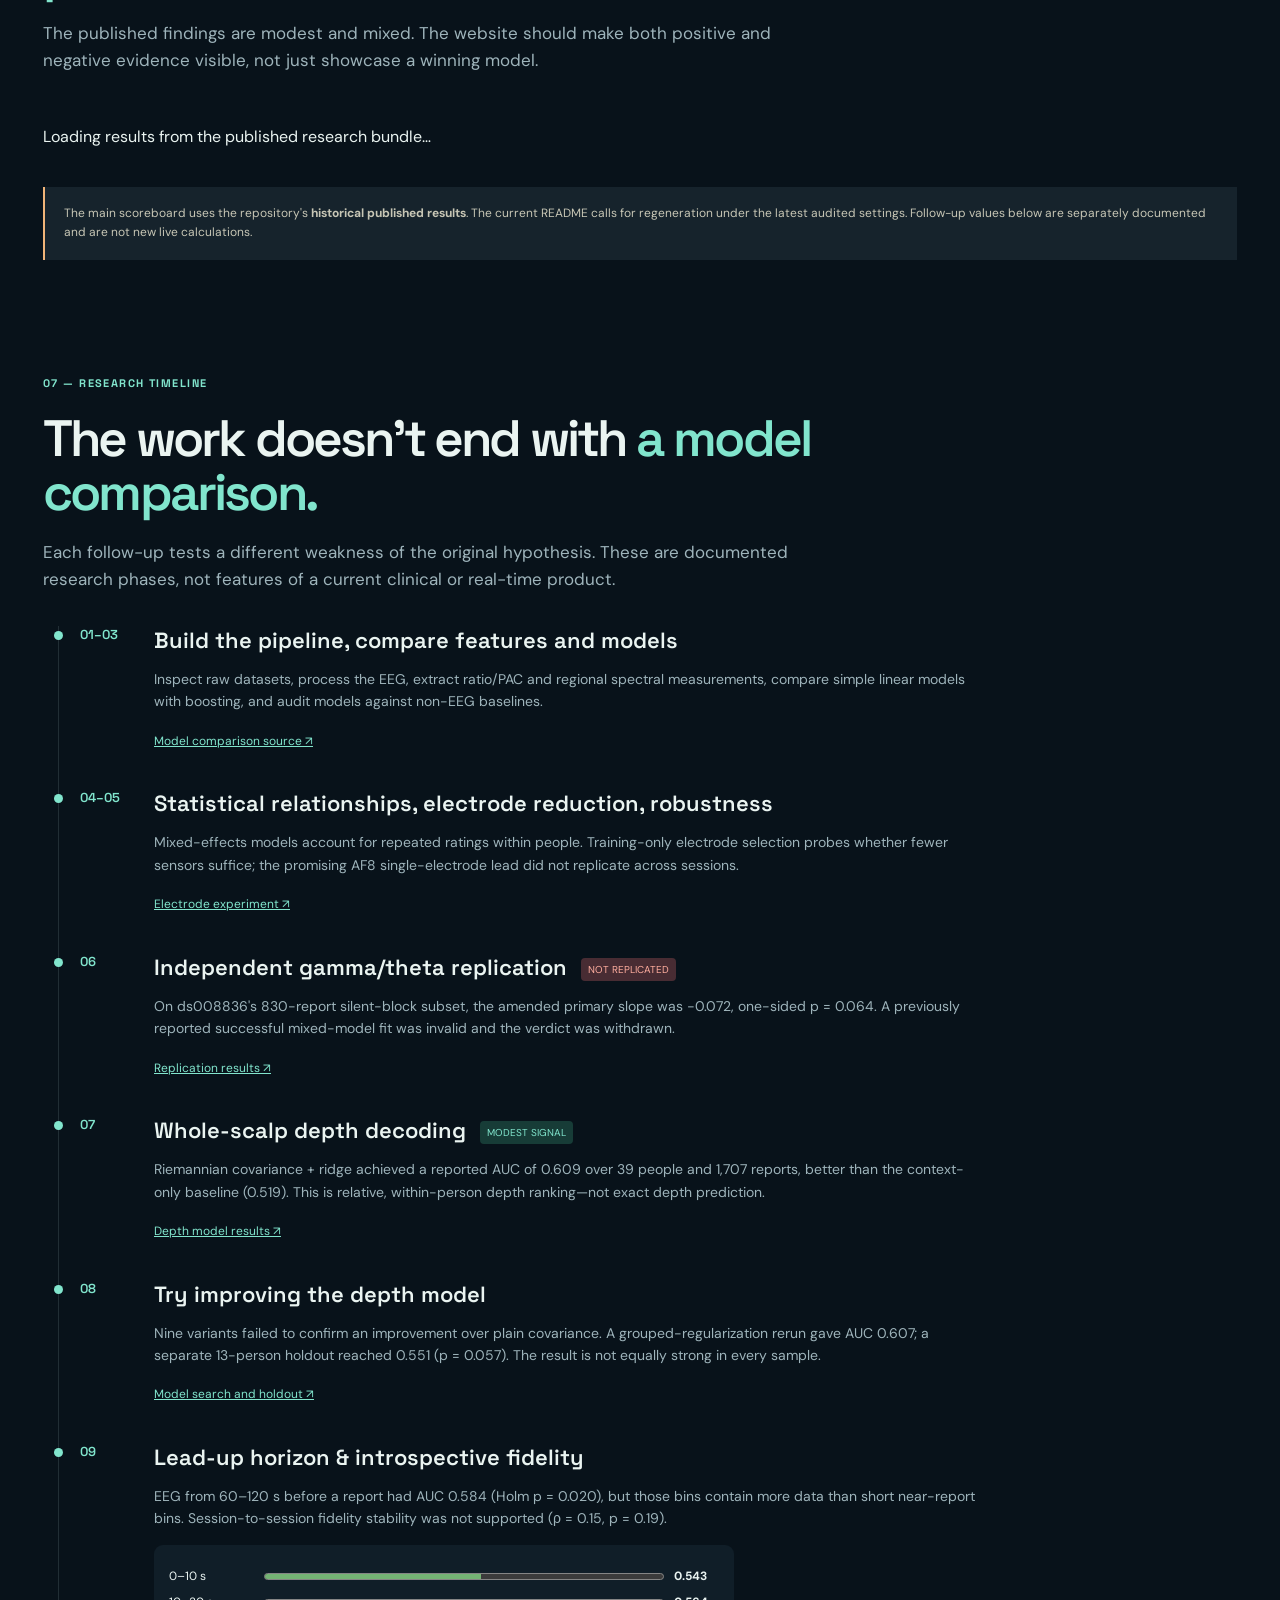
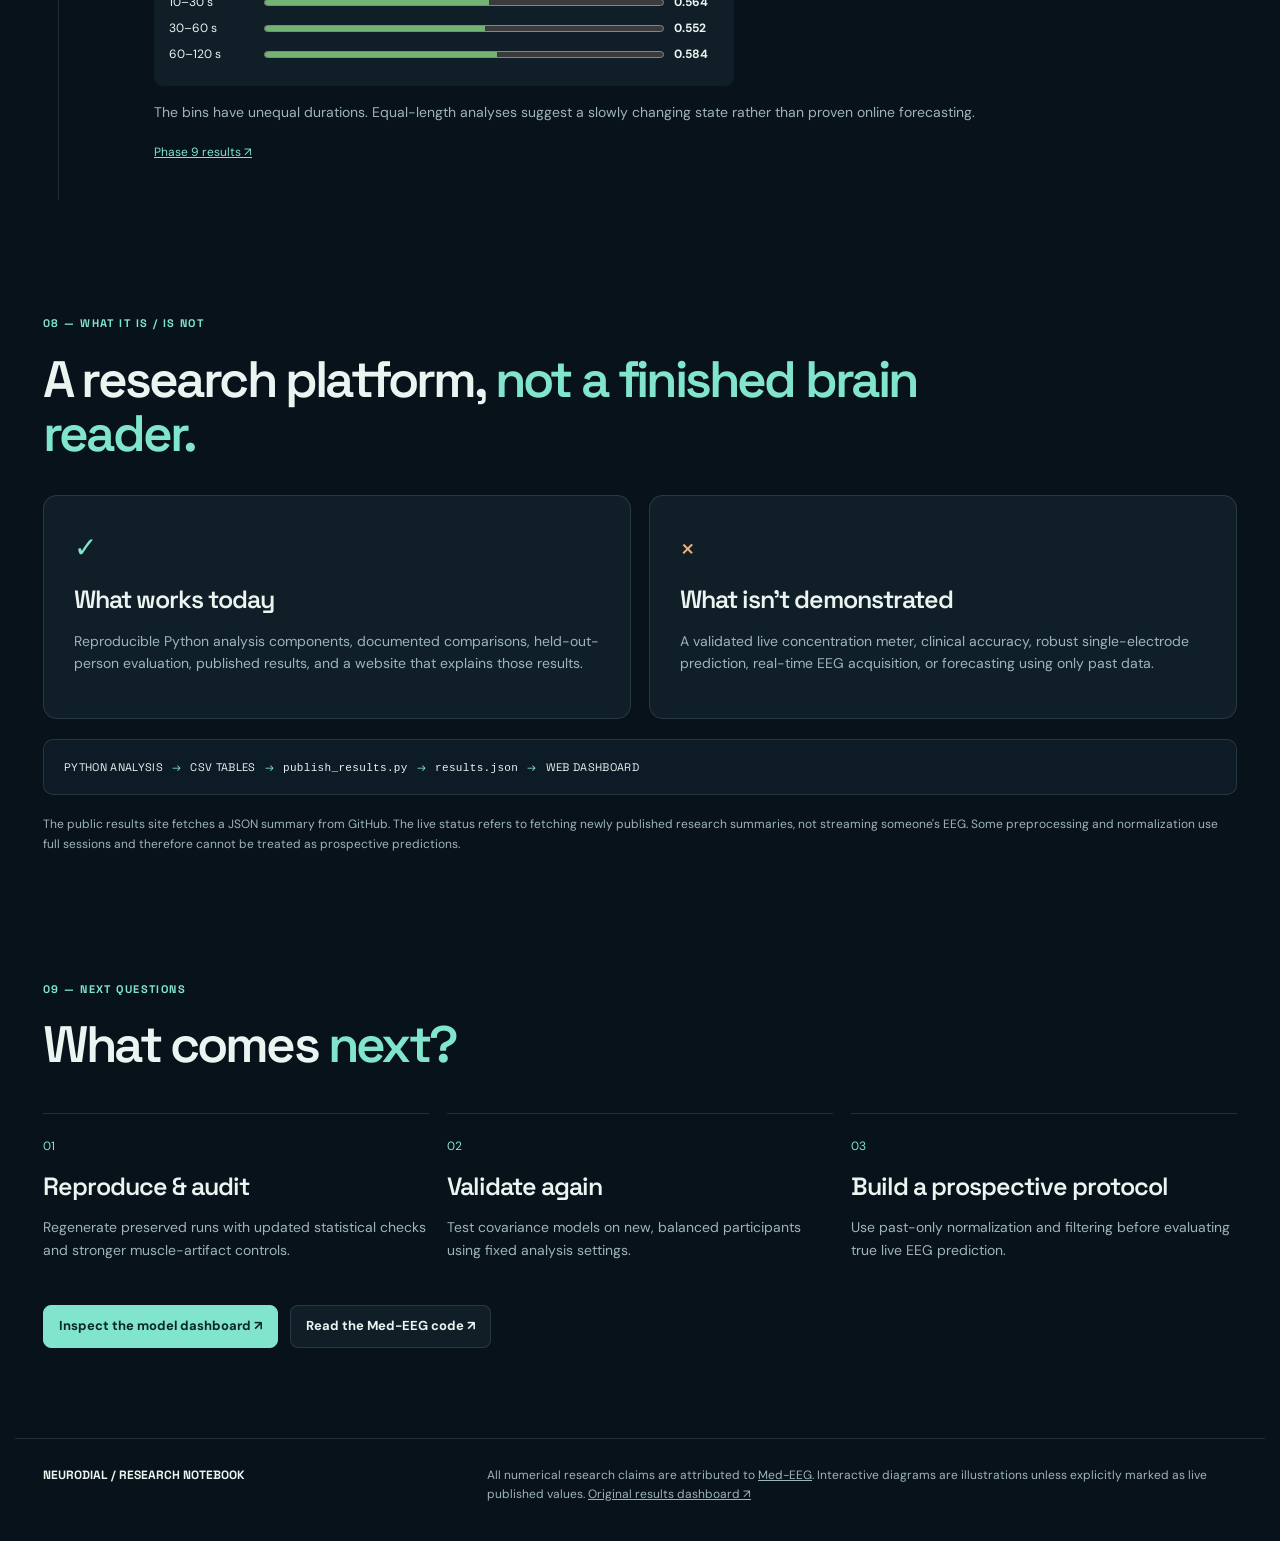
==== commit fb1eab78: "design: replace animated Atlas hero with a restrained scientific signal figure" ====
--- a/atlas.html
+++ b/atlas.html
@@ -3,20 +3,20 @@
 <head>
   <meta charset="utf-8">
   <meta name="viewport" content="width=device-width, initial-scale=1">
-  <meta name="theme-color" content="#091521">
+  <meta name="theme-color" content="#f7f8f5">
   <meta name="description" content="The complete NeuroDial research story: EEG preprocessing, features, model comparisons, validation, replication and honest limitations.">
-  <title>Research Atlas · NeuroDial</title>
+  <title>Research notebook — NeuroDial</title>
   <link rel="stylesheet" href="atlas.css">
   <script defer src="atlas.js"></script>
 </head>
 <body>
   <a class="skip-link" href="#main">Skip to research</a>
-  <div id="reading-progress" class="reading-progress" aria-hidden="true"></div>
   <header class="site-header">
     <div class="shell header-inner">
-      <a href="index.html" class="brand"><span class="brand-symbol" aria-hidden="true">◉</span> NEURODIAL <span class="brand-muted">/ RESEARCH ATLAS</span></a>
-      <nav aria-label="Research navigation">
-        <a href="#pipeline">Pipeline</a><a href="#features">Features</a><a href="#models">Models</a><a href="#validation">Validation</a><a href="#findings">Evidence</a><a href="#phases">Phases</a>
+      <a href="index.html" class="brand" aria-label="NeuroDial results home"><span class="brand-mark" aria-hidden="true">N<span class="brand-period">.</span></span><span>NeuroDial</span></a>
+      <span class="header-label">Research notebook <span>·</span> Med-EEG</span>
+      <nav aria-label="On this page">
+        <a href="#pipeline">Method</a><a href="#models">Models</a><a href="#validation">Evaluation</a><a href="#phases">Findings</a>
       </nav>
       <a class="top-button" href="index.html">Results dashboard <span aria-hidden="true">↗</span></a>
     </div>
@@ -25,39 +25,37 @@
   <main id="main">
     <section class="hero shell" aria-labelledby="hero-heading">
       <div class="hero-copy">
-        <p class="eyebrow"><span class="pulse-dot"></span> MED-EEG / THE RESEARCH EXPLAINED <span class="small-divider">·</span> OFFLINE ANALYSIS</p>
-        <h1 id="hero-heading">Can EEG reveal <em>how deeply</em> someone is meditating?</h1>
-        <p class="hero-sub">Explore the journey from raw scalp signals to machine-learning predictions. See why we tried different features, why the best model isn't necessarily the most complicated, and why negative results matter.</p>
+        <p class="eyebrow"><span class="eyebrow-index">RESEARCH / 01</span> A FIELD GUIDE TO THE MED-EEG STUDY</p>
+        <h1 id="hero-heading">Understanding meditation through <em>EEG signals.</em></h1>
+        <p class="hero-sub">What did the experiment measure? Why were different models compared? Which findings survived testing? A visual notebook explaining the methods, evidence and limitations.</p>
         <div class="hero-actions">
-          <a class="action primary" href="#pipeline">Explore the pipeline <span aria-hidden="true">↓</span></a>
-          <a class="action secondary" href="#findings">See what we found <span aria-hidden="true">↗</span></a>
-        </div>
-        <p class="hero-disclaimer">Research dashboard, not a live EEG decoder or a medical device.</p>
-      </div>
-      <div class="hero-art" aria-label="Stylized diagram of scalp electrodes and an EEG trace. This is an illustration, not participant data.">
-        <div class="art-headline"><span>64 CHANNELS / SCALP EEG</span><span>ILLUSTRATION · NOT LIVE</span></div>
-        <svg viewBox="0 0 510 385" role="img" aria-label="Illustrative electrode array above a stylized EEG waveform">
-          <defs>
-            <radialGradient id="brain-glow"><stop stop-color="#40bbb4" stop-opacity=".25"/><stop offset="1" stop-color="#40bbb4" stop-opacity="0"/></radialGradient>
-          </defs>
-          <g class="art-grid" stroke="currentColor" stroke-width="1">
-            <path d="M0 70H510M0 140H510M0 210H510M0 280H510M85 0V385M170 0V385M255 0V385M340 0V385M425 0V385"/>
+          <a class="action primary" href="#pipeline">Explore the methodology <span aria-hidden="true">↘</span></a>
+          <a class="action secondary" href="#findings">Review the evidence <span aria-hidden="true">→</span></a>
+        </div>
+      </div>
+      <figure class="research-figure">
+        <div class="figure-header"><span>FIG 01 / SIGNAL REPRESENTATION</span><span>SCHEMATIC · NOT RECORDED EEG</span></div>
+        <svg viewBox="0 0 540 310" role="img" aria-label="Three static illustrative EEG traces labelled Fz, Cz and Pz, followed by a simple feature extraction pathway">
+          <g stroke="#dfe6e1" stroke-width="1"><path d="M74 44H516M74 98H516M74 152H516M74 206H516M74 260H516"/><path d="M122 28V216M228 28V216M334 28V216M440 28V216"/></g>
+          <g fill="#697972" font-size="12" font-family="ui-monospace,monospace"><text x="22" y="72">Fz</text><text x="22" y="128">Cz</text><text x="22" y="182">Pz</text><text x="74" y="20">VOLTAGE OVER TIME / ILLUSTRATIVE</text></g>
+          <g stroke="#2c7164" fill="none" stroke-width="2.1" stroke-linejoin="round" stroke-linecap="round">
+            <path d="M74 72L88 67L102 75L116 69L130 72L144 58L153 87L163 66L176 72L190 80L204 66L218 73L231 69L243 63L255 81L268 70L282 75L297 55L310 83L325 69L342 74L356 64L371 78L386 71L398 74L409 58L424 81L440 69L453 75L467 62L480 77L497 68L516 72"/>
+            <path d="M74 126L90 129L102 117L115 135L127 120L141 128L152 115L166 139L180 118L195 126L205 132L219 118L234 129L245 116L260 135L273 124L286 130L300 112L314 140L328 119L343 128L355 118L371 136L382 121L400 129L415 117L431 134L447 120L464 127L477 113L490 137L504 121L516 126"/>
+            <path d="M74 180L89 174L104 185L115 176L129 180L145 168L158 192L171 175L186 183L200 178L215 168L229 187L243 177L258 181L271 169L287 194L302 176L317 181L330 173L348 186L359 178L372 169L387 189L401 178L416 180L431 171L447 187L462 178L474 185L487 173L501 179L516 180"/>
           </g>
-          <circle cx="258" cy="174" r="145" fill="url(#brain-glow)"/>
-          <path d="M161 298C133 278 113 247 109 205C103 133 155 79 229 72C318 62 379 129 376 211C375 250 350 282 326 304L326 339L162 339Z" fill="#142e39" stroke="#67d1c7" stroke-width="2"/>
-          <path d="M116 198Q242 133 371 198M134 248Q248 197 355 246M165 117Q250 82 326 120M182 305Q248 287 319 304" fill="none" stroke="#75d2c8" stroke-opacity=".25" stroke-width="1.5"/>
-          <g id="electrode-points"></g>
-          <path class="trace" d="M12 350L45 350L58 337L68 361L78 349L102 350L114 321L127 373L137 347L158 350L170 336L183 362L199 349L218 350L229 332L242 364L255 351L277 350L290 336L305 367L316 349L340 350L355 328L367 367L380 350L406 350L417 339L427 361L441 349L466 350L479 337L497 350" fill="none" stroke="#f0b478" stroke-width="2.4" stroke-linejoin="round"/>
+          <g fill="#697972" font-family="ui-monospace,monospace" font-size="11"><text x="75" y="235">clean & segment</text><text x="278" y="235">extract features</text><text x="75" y="287">64 electrodes</text><text x="280" y="287">model → evaluate</text></g>
+          <path d="M75 247H510" stroke="#d5dfd8" stroke-width="1.5"/>
+          <rect x="75" y="250" width="95" height="7" rx="3" fill="#b5cec5"/><rect x="180" y="250" width="98" height="7" rx="3" fill="#83b6a5"/><rect x="289" y="250" width="98" height="7" rx="3" fill="#4f9280"/><rect x="398" y="250" width="111" height="7" rx="3" fill="#2c7164"/>
         </svg>
-        <div class="art-footer"><span>SIGNAL → FEATURES → MODEL → EVIDENCE</span><span>01 / 09</span></div>
-      </div>
-      <div class="hero-facts" aria-label="Study facts">
-        <div class="fact"><strong>64</strong><span>EEG electrodes</span></div>
-        <div class="fact"><strong id="fact-subjects">39</strong><span>depth-study participants</span></div>
-        <div class="fact"><strong id="fact-reports">1,707</strong><span>depth reports</span></div>
-        <div class="fact"><strong id="fact-auc">0.609</strong><span>published depth AUC</span></div>
-      </div>
-      <p class="published-status" id="published-status" role="status" aria-live="polite">Checking published analysis data…</p>
+        <figcaption>EEG is measured over time, converted into numerical features, then tested against participants' reports. This diagram illustrates the process; it is not a recording from the datasets.</figcaption>
+      </figure>
+      <div class="hero-facts">
+        <div class="fact"><strong>64</strong><span>Scalp electrodes</span></div>
+        <div class="fact"><strong id="fact-subjects">39</strong><span>Depth-study participants</span></div>
+        <div class="fact"><strong id="fact-reports">1,707</strong><span>Reported ratings</span></div>
+        <div class="fact"><strong id="fact-auc">0.609</strong><span>Published depth AUC</span></div>
+      </div>
+      <p class="published-status" id="published-status" role="status" aria-live="polite">Reading the published results bundle…</p>
     </section>
 
     <section class="section shell" id="question" aria-labelledby="question-title">
@@ -132,8 +130,9 @@
         <article><span>DIFFERENT REPRESENTATION</span><h3>Riemannian ridge</h3><p>Converts covariance matrices to tangent-space vectors, then fits a regularized linear predictor.</p><code>covariance → tangent features → RidgeCV</code></article>
       </div>
       <div class="chart-panel">
-        <div class="chart-header"><div><span class="mini-eyebrow">PUBLISHED RESULTS / LIVE JSON</span><h3>Compare models on the same task</h3></div><label class="field-label" for="task-select">TASK <select id="task-select" aria-label="Choose decoding task"><option value="depth">Meditation depth</option><option value="concentration">Concentration</option><option value="mind_wandering">Mind wandering</option><option value="expertise">Expertise</option></select></label></div>
-        <div class="chart-note" id="chart-note">Loading published model scores…</div>
+        <div class="chart-header"><div><span class="mini-eyebrow">REPOSITORY PUBLISHED RESULTS</span><h3>Compare models on the same task</h3></div><label class="field-label" for="task-select">TASK <select id="task-select" aria-label="Choose decoding task"><option value="depth">Meditation depth</option><option value="concentration">Concentration</option><option value="mind_wandering">Mind wandering</option><option value="expertise">Expertise</option></select></label></div>
+        <div class="chart-note" id="chart-note">Reading published model scores…</div>
+        <div class="chart-axis" id="chart-axis" aria-hidden="true"></div>
         <div id="model-bars" class="model-bars" aria-live="polite"></div>
         <div id="model-details" class="model-details"></div>
         <p class="fine">AUC is a ranking metric, not percent accuracy. The expertise task instead reports participant-level classification accuracy. Scores and uncertainty shown here come from the published JSON, not recomputed in your browser.</p>
@@ -189,7 +188,7 @@
       <div class="section-intro"><h2 id="boundaries-title">A research platform, <em>not a finished brain reader.</em></h2></div>
       <div class="boundary-grid"><div class="boundary-card"><span class="boundary-icon">✓</span><h3>What works today</h3><p>Reproducible Python analysis components, documented comparisons, held-out-person evaluation, published results, and a website that explains those results.</p></div><div class="boundary-card"><span class="boundary-icon muted">×</span><h3>What isn't demonstrated</h3><p>A validated live concentration meter, clinical accuracy, robust single-electrode prediction, real-time EEG acquisition, or forecasting using only past data.</p></div></div>
       <div class="publishing-flow"><span>PYTHON ANALYSIS</span><span aria-hidden="true">→</span><span>CSV TABLES</span><span aria-hidden="true">→</span><span><code>publish_results.py</code></span><span aria-hidden="true">→</span><span><code>results.json</code></span><span aria-hidden="true">→</span><span>WEB DASHBOARD</span></div>
-      <p class="fine">The public results site fetches a JSON summary from GitHub. “Live” refers to fetching newly published research summaries, not streaming someone's EEG. Some preprocessing and normalization use full sessions and therefore cannot be treated as prospective predictions.</p>
+      <p class="fine">The public results site fetches a JSON summary from GitHub. The live status refers to fetching newly published research summaries, not streaming someone's EEG. Some preprocessing and normalization use full sessions and therefore cannot be treated as prospective predictions.</p>
     </section>
 
     <section class="section shell closing" id="next">
@@ -199,6 +198,6 @@
       <div class="closing-actions"><a class="action primary" href="index.html">Inspect the model dashboard ↗</a><a class="action secondary" href="https://github.com/ManasDasri/Med-EEG" target="_blank" rel="noopener noreferrer">Read the Med-EEG code ↗</a></div>
     </section>
   </main>
-  <footer class="footer shell"><span>NEURODIAL / RESEARCH ATLAS</span><p>All numerical research claims are attributed to <a href="https://github.com/ManasDasri/Med-EEG" target="_blank" rel="noopener noreferrer">Med-EEG</a>. Interactive diagrams are illustrations unless explicitly marked as live published values. <a href="index.html">Original results dashboard ↗</a></p></footer>
+  <footer class="footer shell"><span>NEURODIAL / RESEARCH NOTEBOOK</span><p>All numerical research claims are attributed to <a href="https://github.com/ManasDasri/Med-EEG" target="_blank" rel="noopener noreferrer">Med-EEG</a>. Interactive diagrams are illustrations unless explicitly marked as live published values. <a href="index.html">Original results dashboard ↗</a></p></footer>
 </body>
 </html>
--- a/atlas.css
+++ b/atlas.css
@@ -0,0 +1,6 @@
+@import url('https://fonts.googleapis.com/css2?family=DM+Sans:wght@400;500;600;700&family=Space+Grotesk:wght@400;500;600;700&display=swap');
+:root{color-scheme:dark;--bg:#08121a;--surface:#101e28;--surface2:#152633;--line:rgba(200,226,230,.13);--text:#eaf4f1;--muted:#9eb4bb;--accent:#81e5cd;--amber:#f0b478;--red:#ffae9f;--white:#fafdfb}
+*{box-sizing:border-box}html{scroll-behavior:smooth;scroll-padding-top:90px}body{margin:0;background:var(--bg);color:var(--text);font:16px/1.6 'DM Sans',sans-serif}button,select,input{font:inherit}a{color:inherit}a:hover{color:var(--accent)}button{cursor:pointer}.shell{max-width:1250px;padding:0 28px;margin:0 auto}.skip-link{position:absolute;z-index:200;top:-90px;background:var(--accent);color:#082421;padding:12px}.skip-link:focus{top:8px}.reading-progress{position:fixed;z-index:200;top:0;left:0;width:0;height:3px;background:var(--accent)}.site-header{position:sticky;z-index:100;top:0;background:rgba(8,18,26,.92);backdrop-filter:blur(18px);border-bottom:1px solid var(--line)}.header-inner{min-height:72px;display:flex;gap:22px;align-items:center;justify-content:space-between}.brand{text-decoration:none;font-family:'Space Grotesk',sans-serif;font-size:15px;font-weight:700;letter-spacing:.07em;white-space:nowrap}.brand-symbol{font-size:22px;color:var(--accent);vertical-align:-2px}.brand-muted{font-size:11px;color:var(--muted);font-weight:500}.site-header nav{display:flex;gap:17px;flex-wrap:wrap}.site-header nav a{text-decoration:none;font-size:12px;color:var(--muted)}.top-button,.action,.small-button{border:1px solid var(--line);border-radius:8px;padding:10px 15px;text-decoration:none;display:inline-flex;align-items:center;gap:8px;justify-content:center;font-size:13px;font-weight:700;background:var(--surface)}.top-button{white-space:nowrap}.top-button:hover,.secondary:hover,.small-button:hover{background:var(--surface2)}.action.primary{background:var(--accent);color:#092922;border-color:var(--accent)}.action.primary:hover{background:#b0f6e3;color:#08231c}.hero{padding-top:92px;display:grid;grid-template-columns:1.1fr 1fr;gap:44px}.hero-copy{align-self:center}.eyebrow,.section-tag,.mini-eyebrow,.feature-number,.stage-label{font-family:'Space Grotesk',sans-serif;letter-spacing:.13em;font-size:11px;font-weight:700;color:var(--accent)}.pulse-dot{width:7px;height:7px;display:inline-block;border-radius:50%;background:var(--accent);margin-right:6px;box-shadow:0 0 12px var(--accent)}.small-divider{color:var(--muted);padding:0 9px}.hero h1,h2{font-family:'Space Grotesk',sans-serif;letter-spacing:-.055em;font-weight:600;line-height:1.06}.hero h1{font-size:clamp(44px,5.2vw,77px);margin:22px 0}.hero h1 em,h2 em{color:var(--accent);font-style:normal}.hero-sub{font-size:17px;color:var(--muted);max-width:590px}.hero-actions,.closing-actions{display:flex;gap:12px;flex-wrap:wrap;margin-top:30px}.hero-disclaimer,.fine,.illustration,.published-status{color:var(--muted);font-size:12px}.hero-disclaimer{margin-top:25px}.hero-art{border:1px solid var(--line);border-radius:20px;background:radial-gradient(circle at 50% 33%,#183f49,#0e202a 58%,#0a1822);padding:16px;overflow:hidden;align-self:center}.hero-art svg{width:100%;height:auto}.art-headline,.art-footer{display:flex;justify-content:space-between;gap:8px;font:10px/1.2 'Space Grotesk',sans-serif;letter-spacing:.12em;color:var(--muted)}.art-grid{color:#84b9c6;opacity:.1}.trace{stroke-dasharray:560;stroke-dashoffset:560;animation:draw 2.4s ease forwards}@keyframes draw{to{stroke-dashoffset:0}}.hero-facts{grid-column:1/-1;display:grid;grid-template-columns:repeat(4,1fr);border-block:1px solid var(--line);margin-top:30px}.fact{padding:24px 18px;border-right:1px solid var(--line);display:flex;flex-direction:column;gap:3px}.fact:last-child{border-right:0}.fact strong{font:600 clamp(28px,3.7vw,47px)/1.1 'Space Grotesk',sans-serif;letter-spacing:-.05em}.fact span{color:var(--muted);font-size:12px}.published-status{grid-column:1/-1;margin:0}.section{padding-top:115px}.section-tag{margin-bottom:20px}.section-intro{max-width:900px;margin-bottom:33px}.section-intro.split{max-width:none;display:grid;grid-template-columns:1.2fr .8fr;gap:44px}.section h2{font-size:clamp(34px,4vw,57px);margin:0 0 18px}.lead{font-size:17px;color:var(--muted);max-width:760px}.context-panel{border-left:1px solid var(--line);padding-left:24px}.context-row{padding:0 0 12px;margin-bottom:16px;border-bottom:1px solid var(--line)}.context-row strong{font-size:14px}.context-row p{font-size:13px;color:var(--muted);margin:3px 0}.dataset-grid{display:grid;grid-template-columns:repeat(2,1fr);gap:18px}.dataset-card,.feature-card,.model-concepts article,.chart-panel,.validation-card,.boundary-card,.stage-detail{border:1px solid var(--line);background:var(--surface);border-radius:14px;padding:25px}.dataset-meta{font:11px 'Space Grotesk',sans-serif;display:flex;justify-content:space-between;color:var(--accent);letter-spacing:.08em}.dataset-card h3{font:600 24px/1.18 'Space Grotesk';letter-spacing:-.035em;margin:23px 0 8px}.dataset-card p,.feature-card p,.model-concepts p,.validation-card p,.boundary-card p,.timeline-item p{color:var(--muted);font-size:14px}.dataset-card a,.timeline-item a,.source-link{font-size:12px;color:var(--accent)}.pipeline-layout{display:grid;grid-template-columns:.95fr 1.05fr;gap:16px}.pipeline-steps{display:grid;gap:8px}.pipeline-step{width:100%;border:1px solid var(--line);text-align:left;background:var(--surface);color:var(--text);border-radius:10px;display:flex;align-items:center;gap:19px;padding:15px;transition:.15s}.pipeline-step:hover,.pipeline-step.selected{border-color:rgba(129,229,205,.65);background:var(--surface2)}.pipeline-step>span:nth-child(2){flex:1;font-weight:700;font-size:14px}.pipeline-step small{display:block;color:var(--muted);font-weight:400;font-size:12px;margin-top:2px}.step-index{font:600 13px 'Space Grotesk';color:var(--accent)}.stage-detail{display:flex;flex-direction:column;min-height:335px;background:radial-gradient(circle at 90% 90%,#204449,var(--surface) 65%)}.stage-detail h3{font:600 clamp(25px,2.5vw,38px)/1.15 'Space Grotesk';letter-spacing:-.05em;margin:15px 0}.stage-detail p{max-width:54ch;color:var(--muted)}.stage-example{padding:17px;border-left:2px solid var(--accent);background:#0a1720;color:#d6f3e9;font:13px/1.6 ui-monospace,SFMono-Regular,monospace;margin:10px 0 25px}.source-link{margin-top:auto}.feature-grid{display:grid;grid-template-columns:repeat(2,1fr);gap:18px}.feature-card{min-height:360px}.feature-card h3,.model-concepts h3,.validation-card h3,.boundary-card h3,.next-grid h3{font:600 25px/1.25 'Space Grotesk';letter-spacing:-.04em;margin:14px 0 8px}.feature-card p{min-height:70px}.feature-interactive{background:#0a1720;padding:19px;border-radius:10px}.feature-interactive label{display:flex;justify-content:space-between;font-size:12px;color:var(--muted);margin:4px 0}.feature-interactive input{width:100%;accent-color:var(--accent);margin:2px 0 14px}.ratio-answer{display:flex;justify-content:space-between;align-items:center;padding-top:12px;border-top:1px solid var(--line)}.ratio-answer span{font-size:11px;color:var(--muted)}.ratio-answer strong{font:600 29px 'Space Grotesk'}.phase-viz{background:#0a1720;padding:16px;border-radius:10px}.phase-viz svg{display:block;width:100%;height:auto}.viz-legend{display:flex;gap:20px;color:var(--muted);font-size:11px}.viz-legend i{display:inline-block;width:9px;height:9px;border-radius:50%;margin-right:6px}.legend-theta{background:var(--amber)}.legend-gamma{background:var(--accent)}.region-viz{display:flex;justify-content:center;align-items:center;gap:10px;padding:29px 8px;background:#0a1720;border-radius:10px}.region-symbol{font:600 40px 'Space Grotesk';display:flex;flex-direction:column;align-items:center}.region-symbol span{font:12px 'DM Sans';color:var(--muted)}.multiplication{color:var(--accent)}.matrix-visual{background:#0a1720;padding:13px;border-radius:10px}.matrix-visual>span{display:block;color:var(--muted);font-size:10px;letter-spacing:.1em;margin-bottom:10px}.matrix-cells{display:grid;grid-template-columns:repeat(8,1fr);gap:3px;max-width:245px;margin:auto}.matrix-cells i{display:block;aspect-ratio:1;border-radius:3px;background:#1c4d4e}.illustration{display:block;margin-top:10px}.model-concepts{display:grid;grid-template-columns:repeat(3,1fr);gap:16px}.model-concepts article>span{font-size:10px;color:var(--accent);letter-spacing:.1em}.model-concepts article h3{font-size:21px}.model-concepts code{font-size:11px;color:#f2c18e;word-break:break-word}.chart-panel{margin-top:20px}.chart-header{display:flex;align-items:center;justify-content:space-between;gap:12px;flex-wrap:wrap}.chart-header h3{font:600 24px 'Space Grotesk';margin:5px 0}.field-label{font-size:11px;color:var(--muted);letter-spacing:.07em}.field-label select{display:block;margin-top:6px;border:1px solid var(--line);background:#0b1c25;color:var(--text);border-radius:7px;padding:10px}.chart-note{color:var(--muted);font-size:13px;margin:15px 0}.model-bars{display:grid;gap:13px}.model-bar-row{display:grid;grid-template-columns:minmax(185px,1.3fr) minmax(90px,2fr) 60px;gap:14px;align-items:center}.model-bar-row .name{font-size:13px}.model-bar-row .track{height:12px;border-radius:20px;background:#23323b;position:relative;overflow:hidden}.model-bar-row .fill{height:100%;border-radius:20px;background:var(--accent)}.model-bar-row.baseline .fill{background:var(--amber)}.model-bar-row strong{font:600 15px 'Space Grotesk';font-variant-numeric:tabular-nums}.model-details{font-size:13px;color:var(--muted);margin-top:20px;padding-top:15px;border-top:1px solid var(--line)}.validation-grid{display:grid;grid-template-columns:repeat(2,1fr);gap:16px}.validation-card.large{grid-column:1/-1}.person-controls{display:flex;flex-wrap:wrap;gap:7px;margin:18px 0}.person-choice,.small-button{background:#0c1b25;color:var(--text);border:1px solid var(--line);border-radius:7px;padding:8px 13px;font-size:12px}.person-choice.active{background:var(--accent);color:#0a2520}.fold-visual{display:grid;grid-template-columns:3fr 1fr;gap:13px}.fold-box{padding:16px;background:#091923;border:1px solid var(--line);border-radius:9px}.fold-box.test{border-color:var(--accent)}.fold-box b{font-size:11px;letter-spacing:.12em}.person-chips{display:flex;gap:7px;flex-wrap:wrap;margin-top:12px}.person-chip{padding:8px 12px;background:#24444b;border-radius:6px;font:12px 'Space Grotesk'}.fold-box.test .person-chip{background:var(--accent);color:#092722}.validation-metric{display:flex;justify-content:space-between;align-items:center;gap:12px;border-bottom:1px solid var(--line);padding:8px 0}.validation-metric strong{font:600 26px 'Space Grotesk';color:var(--accent)}.validation-metric.subtle strong{color:var(--amber)}.validation-metric span{font-size:12px;color:var(--muted)}.shuffle-example{background:#0a1720;border-radius:9px;padding:14px;display:grid;gap:4px;font:13px ui-monospace,monospace;margin:15px 0}.validation-card small{display:block;color:var(--muted);margin-top:9px}.p-compare{display:flex;align-items:center;gap:12px;margin-top:20px}.p-compare>div{flex:1;border:1px solid var(--line);padding:12px;border-radius:8px}.p-compare>div span{display:block;font-size:11px;color:var(--muted)}.p-compare>div strong{font:600 26px 'Space Grotesk'}.finding-grid{display:grid;grid-template-columns:repeat(2,1fr);gap:15px}.finding-card{border:1px solid var(--line);border-radius:12px;background:var(--surface);padding:22px}.finding-head{display:flex;justify-content:space-between;gap:12px;align-items:center}.finding-head h3{font:600 19px 'Space Grotesk';margin:0}.result-state{font-size:10px;letter-spacing:.09em;color:var(--accent);text-align:right}.result-state.caution{color:var(--amber)}.finding-score{font:600 42px 'Space Grotesk';letter-spacing:-.04em;line-height:1.2;margin:15px 0 0}.finding-score small{font:12px 'DM Sans';color:var(--muted)}.finding-card p{font-size:13px;color:var(--muted)}.finding-meta{display:flex;gap:10px;flex-wrap:wrap;font-size:11px;color:var(--muted)}.finding-meta span{background:#0b1a22;padding:5px 9px;border-radius:5px}.result-disclaimer{padding:17px 19px;border-left:2px solid var(--amber);background:#16232c;color:#c7c6b5;font-size:12px;margin-top:22px}.timeline{border-left:1px solid var(--line);margin-left:15px}.timeline-item{display:grid;grid-template-columns:75px 1fr;gap:20px;padding:0 0 37px;position:relative}.timeline-item:before{content:"";position:absolute;top:5px;left:-5px;width:9px;height:9px;background:var(--accent);border-radius:50%}.timeline-index{font:600 13px 'Space Grotesk';color:var(--accent);padding-left:21px}.timeline-item h3{font:600 22px 'Space Grotesk';margin:0}.timeline-item p{max-width:83ch}.tag{font:10px 'DM Sans';padding:5px 7px;border-radius:4px;vertical-align:middle;margin-left:8px}.tag.failed{background:#482c33;color:var(--red)}.tag.positive{background:#173c37;color:var(--accent)}.horizon-viz{max-width:580px;background:var(--surface);border-radius:9px;padding:15px;margin:15px 0}.horizon-viz>div{display:grid;grid-template-columns:85px 1fr 45px;align-items:center;gap:10px;margin:7px 0;font-size:12px}.horizon-viz meter{width:100%;height:14px;accent-color:var(--accent)}.boundary-grid{display:grid;grid-template-columns:repeat(2,1fr);gap:18px}.boundary-card{padding:30px}.boundary-icon{font-size:28px;color:var(--accent)}.boundary-icon.muted{color:var(--amber)}.publishing-flow{display:flex;gap:9px;align-items:center;flex-wrap:wrap;border:1px solid var(--line);border-radius:10px;padding:20px;margin:20px 0;background:#0c1b25;font:11px 'Space Grotesk';letter-spacing:.03em}.publishing-flow>span:nth-child(even){color:var(--accent)}.publishing-flow code{font-size:11px}.closing{padding-bottom:90px}.next-grid{display:grid;grid-template-columns:repeat(3,1fr);gap:18px;margin-top:40px}.next-grid>div{border-top:1px solid var(--line);padding-top:18px}.next-grid span{font-size:12px;color:var(--accent)}.next-grid p{color:var(--muted);font-size:14px}.footer{border-top:1px solid var(--line);padding-top:27px;padding-bottom:37px;display:flex;justify-content:space-between;gap:30px;color:var(--muted);font-size:12px}.footer>span{font-family:'Space Grotesk';font-weight:700;color:var(--text);white-space:nowrap}.footer p{max-width:750px;margin:0}
+@media(max-width:1040px){.site-header nav{display:none}.hero{grid-template-columns:1fr;gap:20px}.hero-art{width:100%;max-width:660px;justify-self:center}.hero-facts{margin-top:15px}}
+@media(max-width:720px){.shell{padding-inline:18px}.hero{padding-top:60px}.hero h1{font-size:clamp(43px,11vw,61px)}.section{padding-top:72px}.section-intro.split,.dataset-grid,.pipeline-layout,.feature-grid,.model-concepts,.validation-grid,.finding-grid,.boundary-grid,.next-grid{grid-template-columns:1fr}.context-panel{border-left:0;padding:0}.hero-facts{grid-template-columns:repeat(2,1fr)}.fact:nth-child(2){border-right:0}.fact:nth-child(-n+2){border-bottom:1px solid var(--line)}.validation-card.large{grid-column:auto}.model-bar-row{grid-template-columns:1fr 70px;gap:7px}.model-bar-row .track{grid-column:1/-1;grid-row:2}.model-bar-row strong{text-align:right}.fold-visual{grid-template-columns:1fr 1fr}.timeline-item{grid-template-columns:50px 1fr;gap:12px}.footer{display:block}.top-button{font-size:11px}.brand-muted{display:none}}
+@media(prefers-reduced-motion:reduce){*,*:before,*:after{scroll-behavior:auto!important;animation:none!important;transition:none!important}}
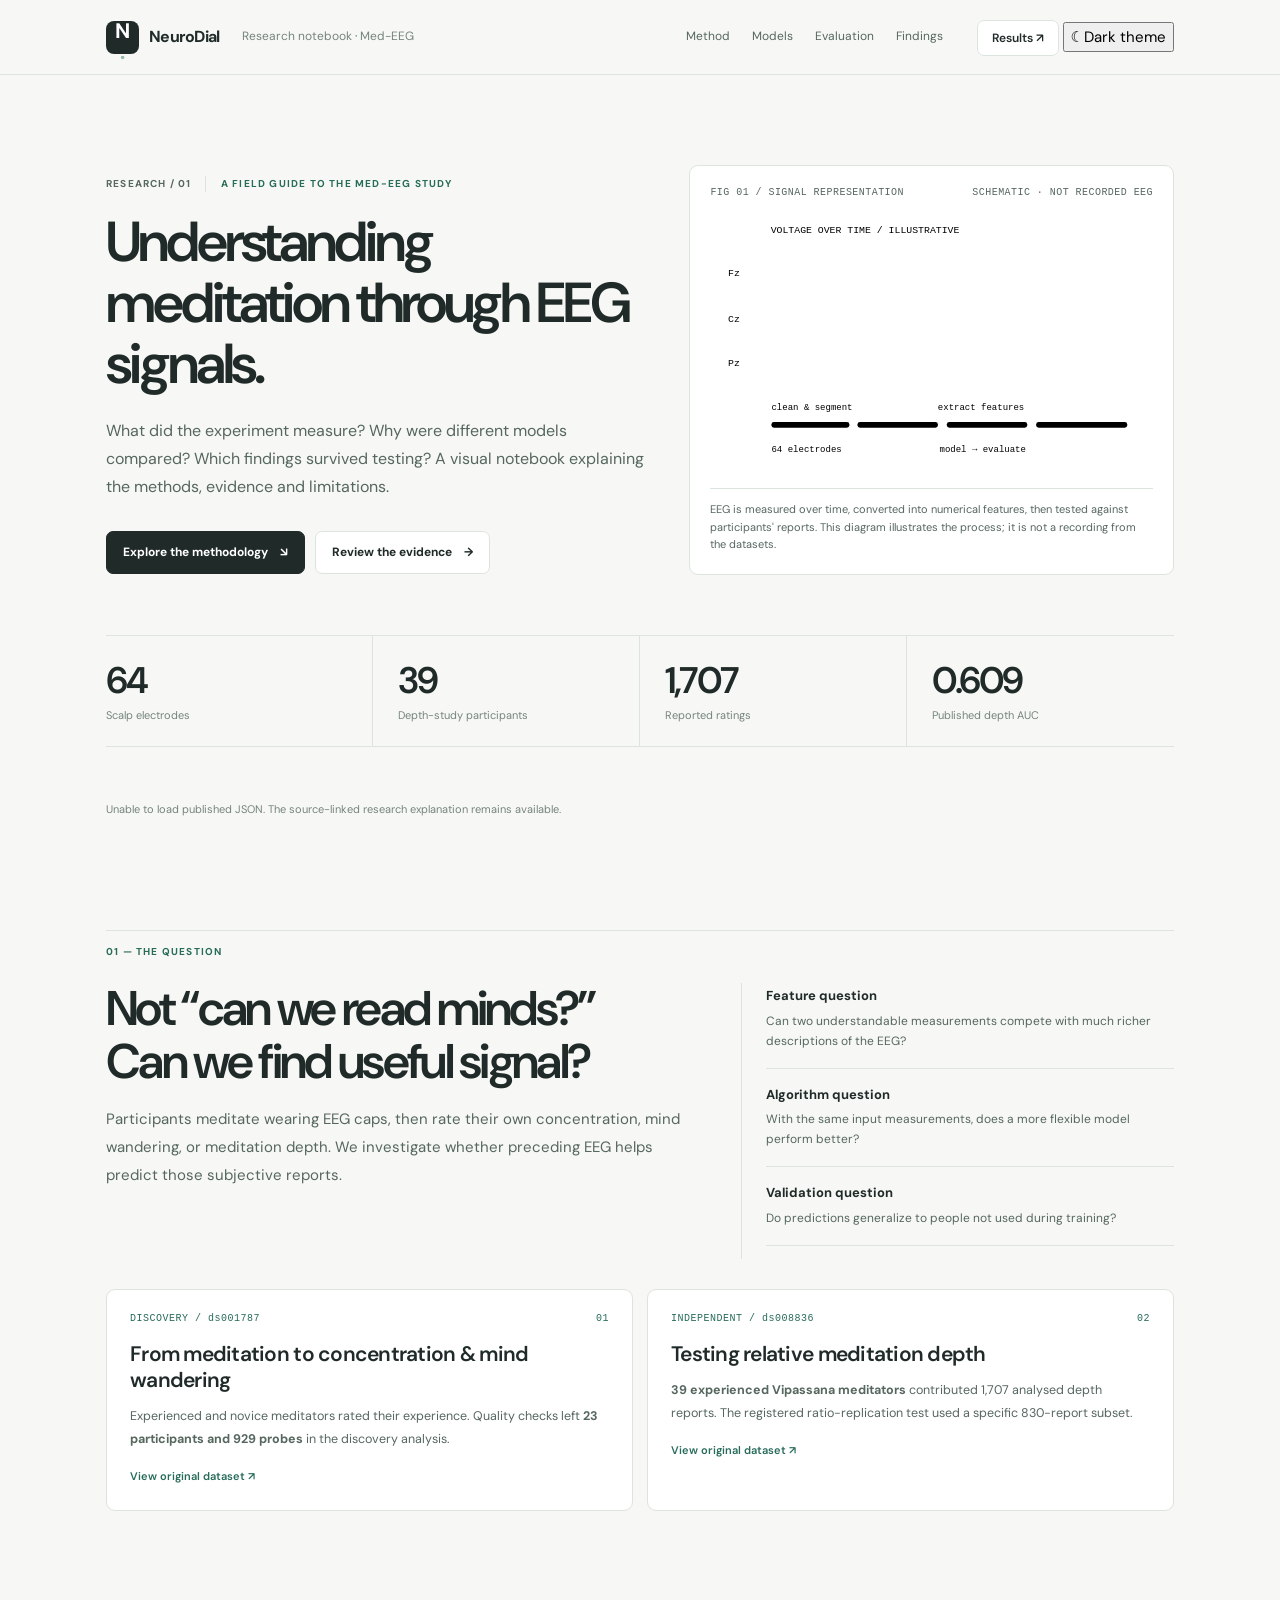
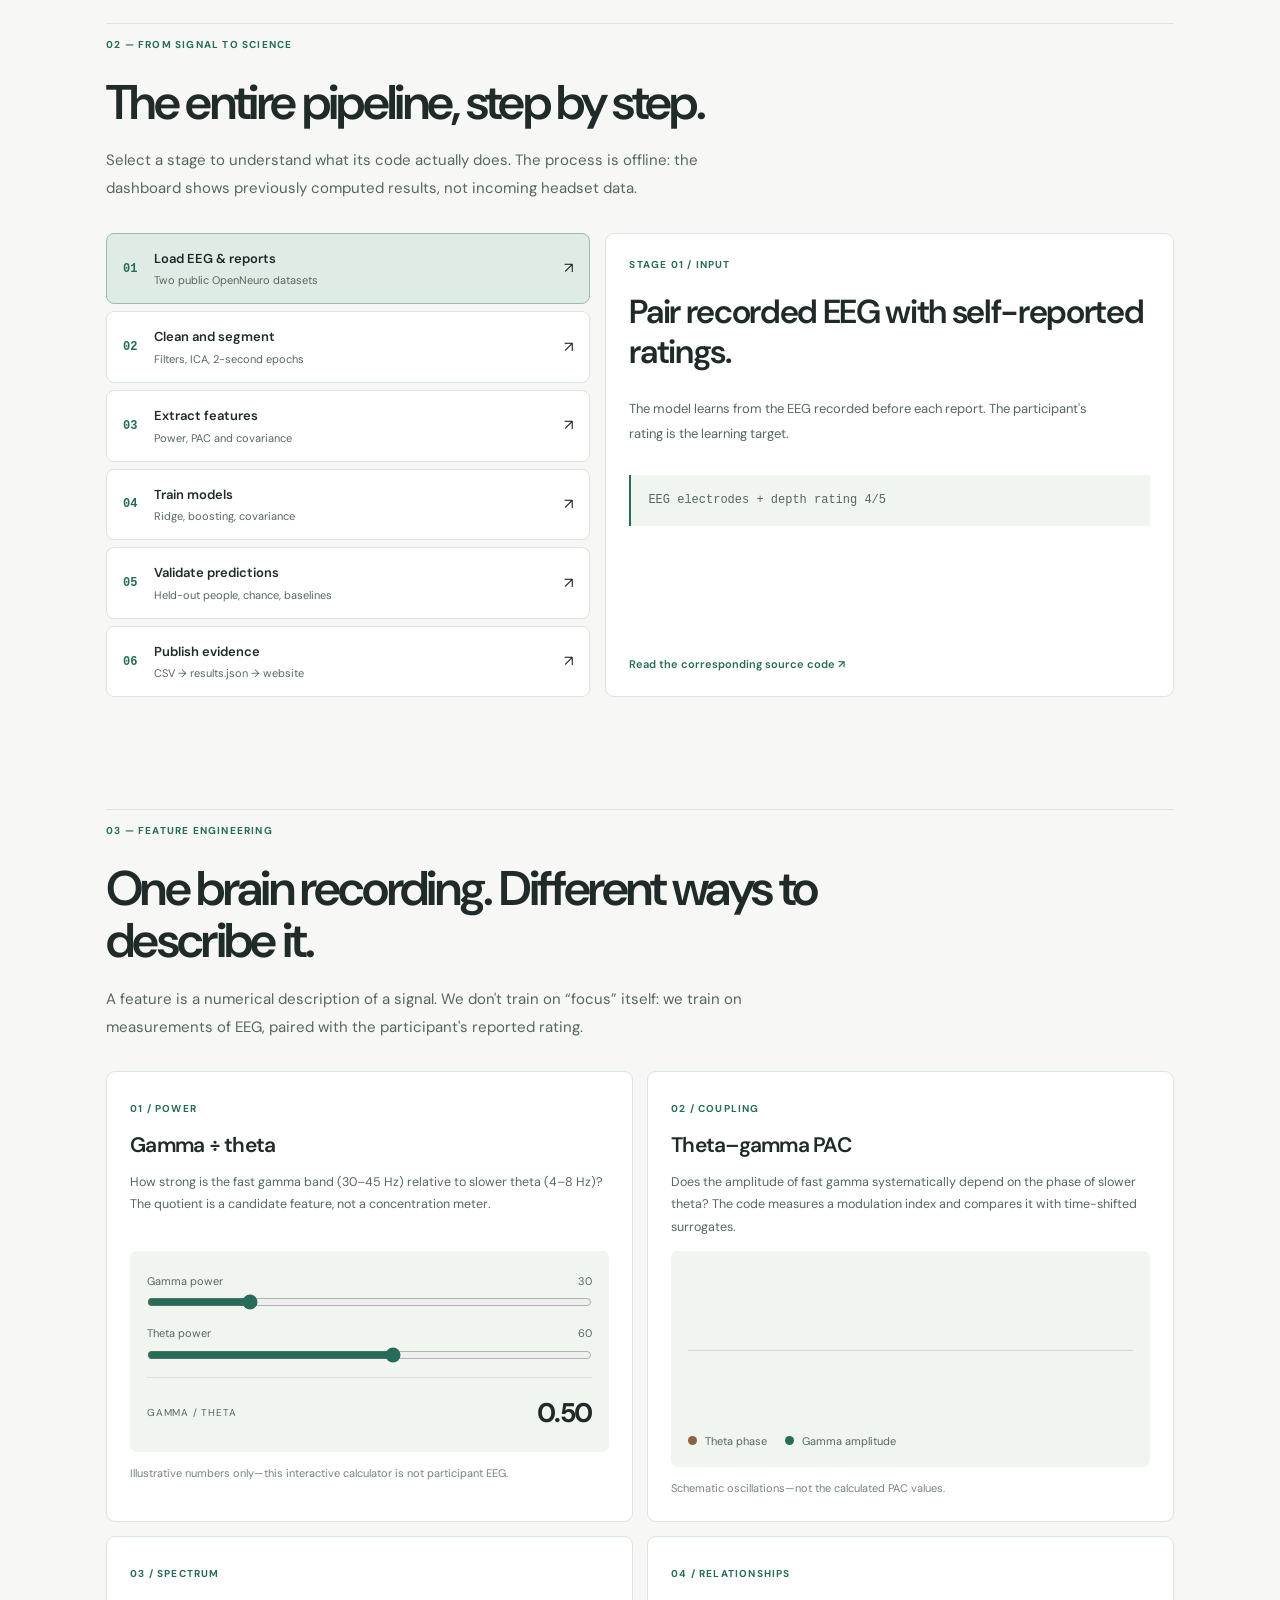
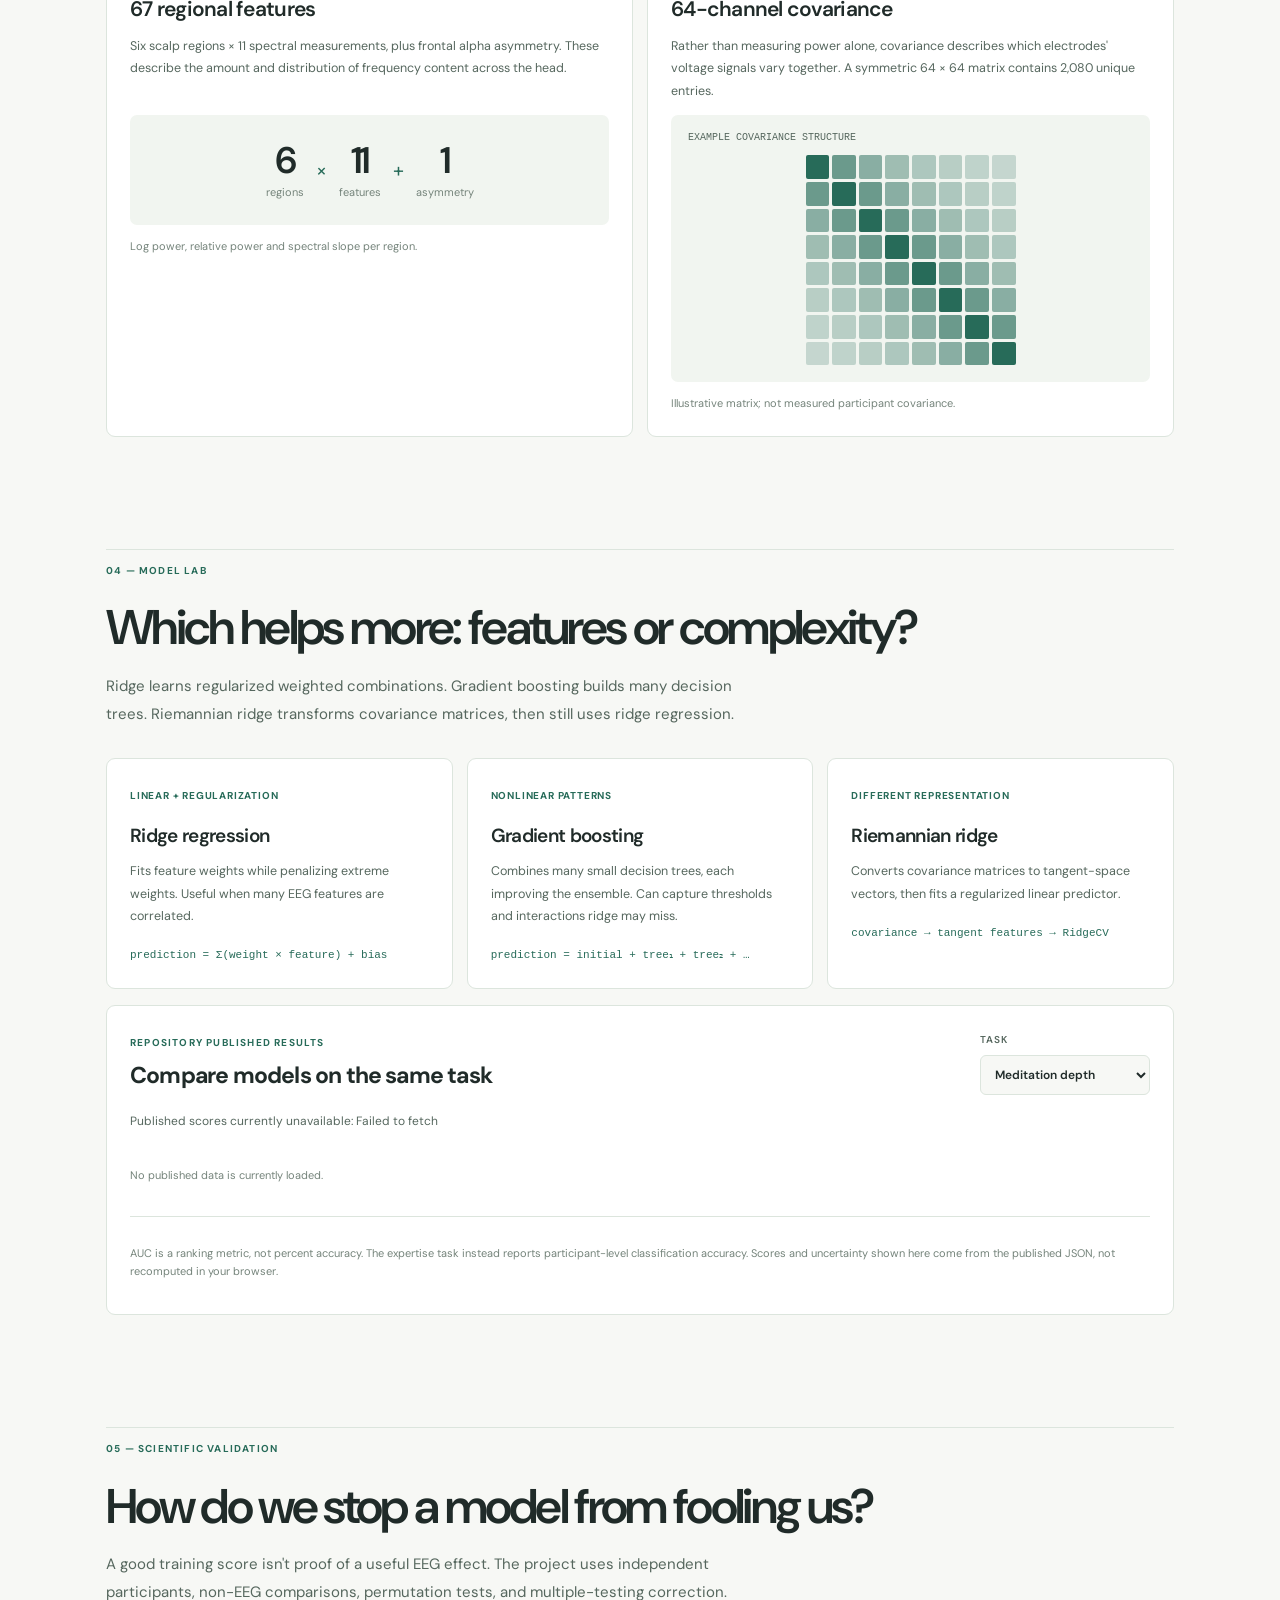
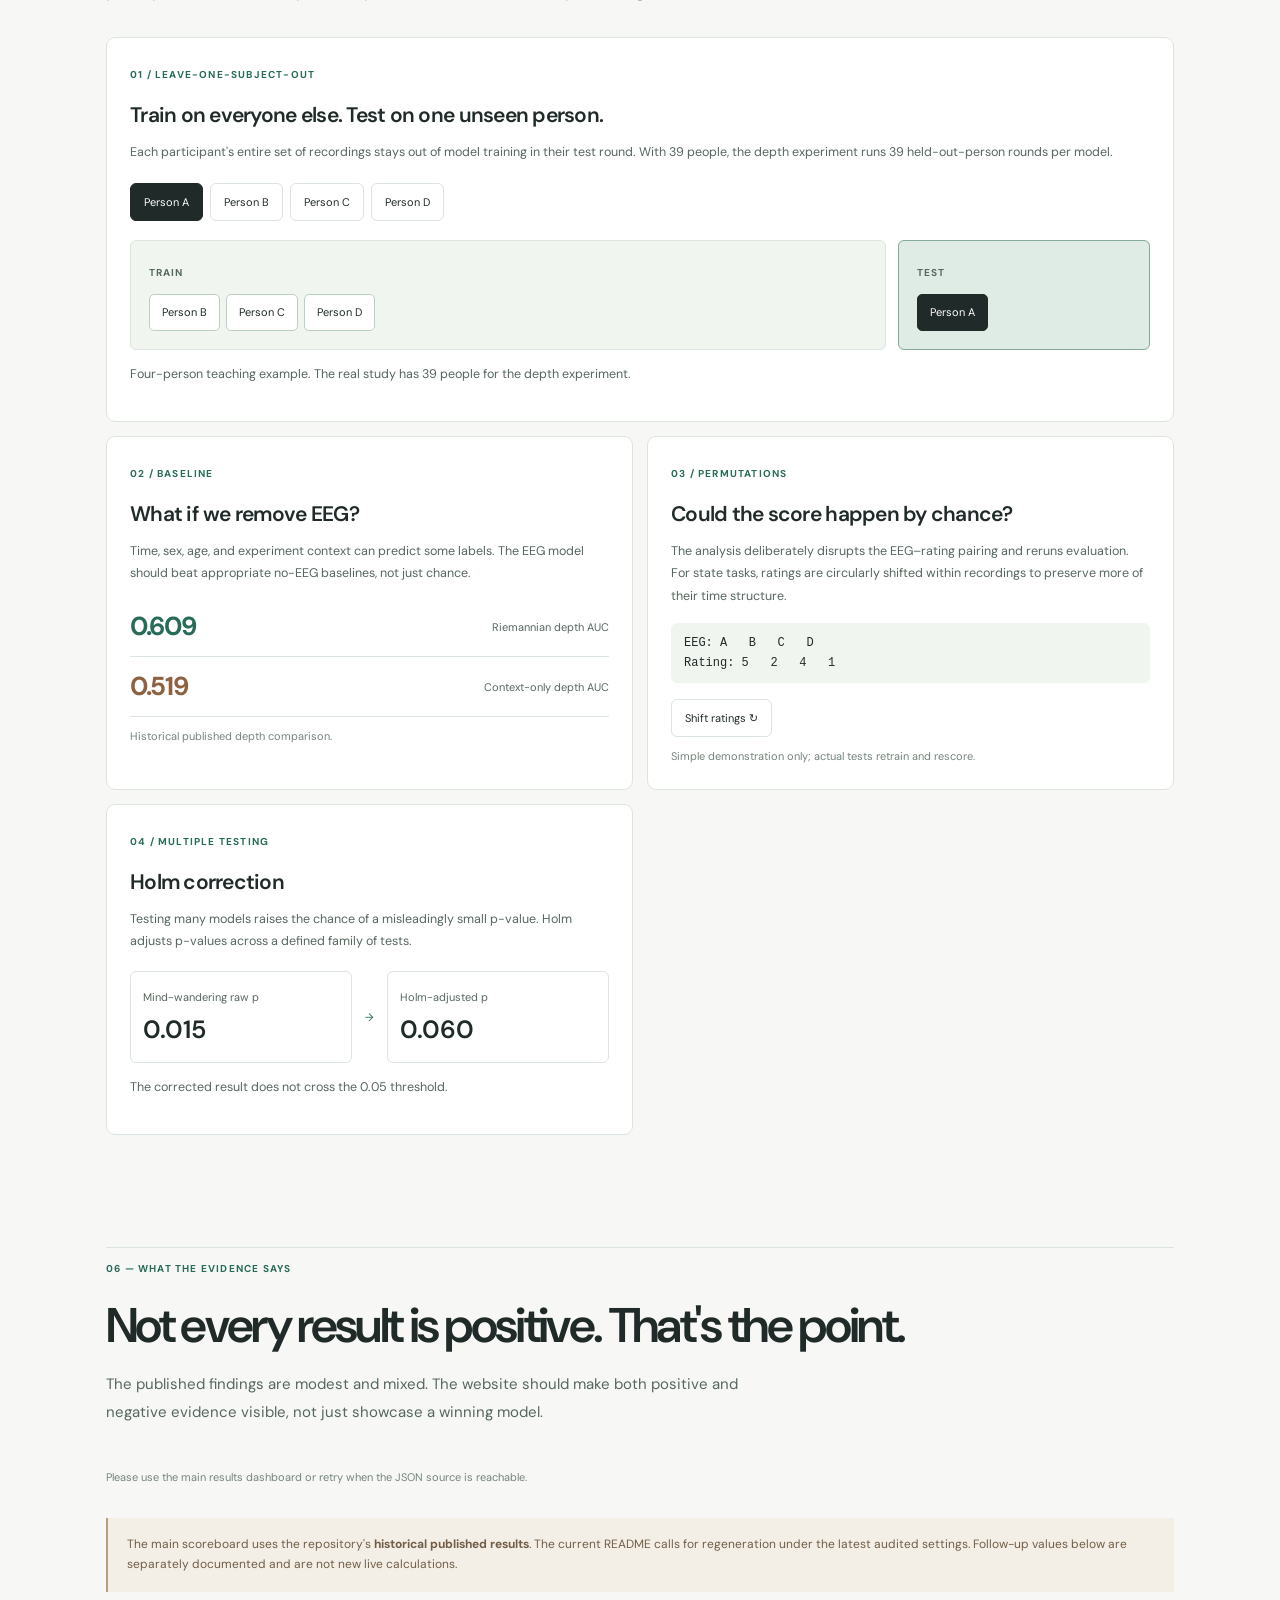
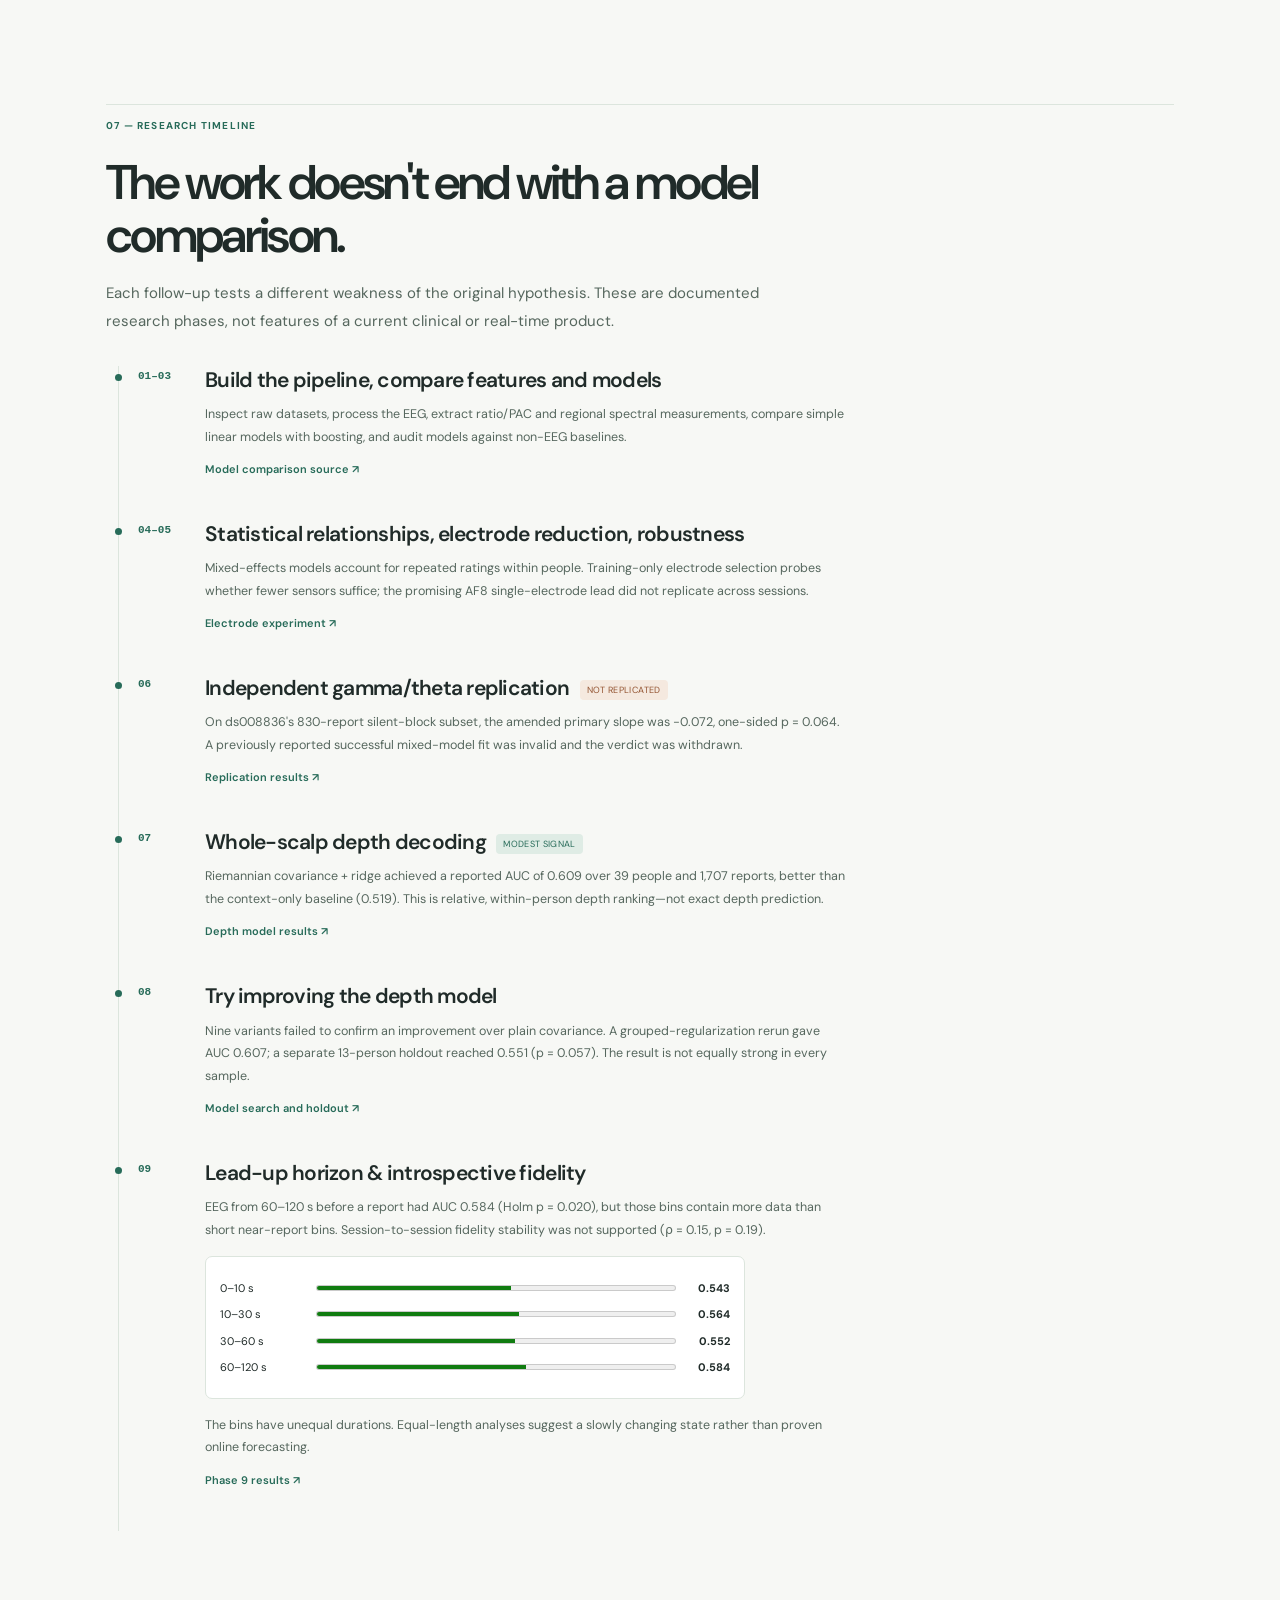
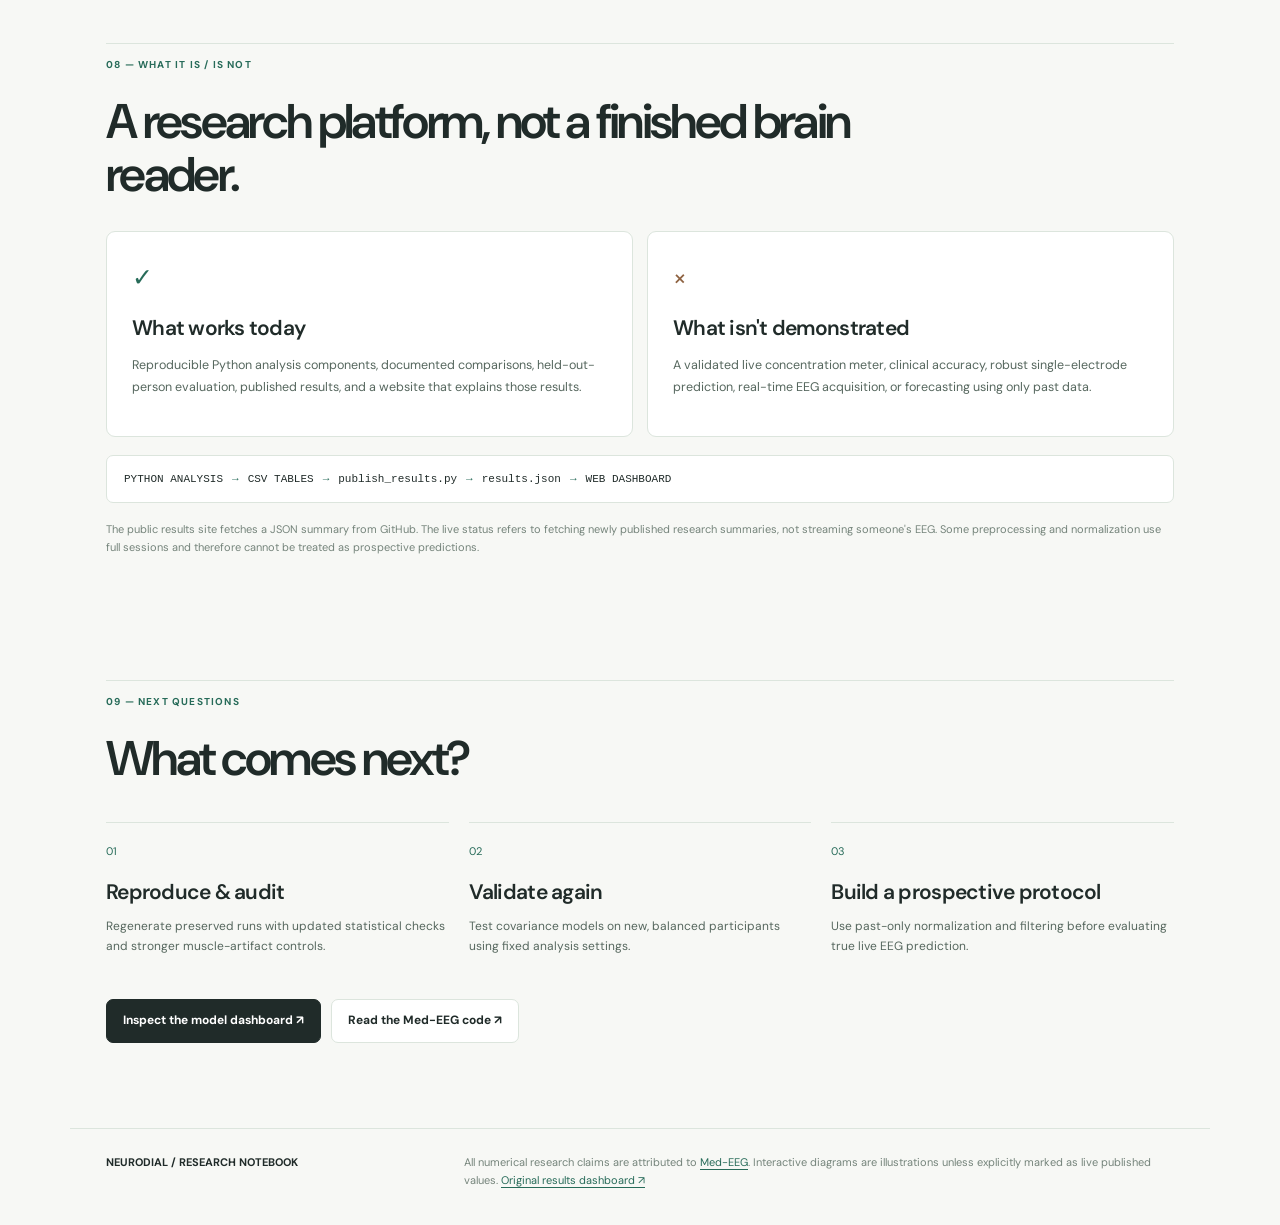
==== commit 4c226d4a: "design: remove italic headings and add notebook theme switch" ====
--- a/atlas.html
+++ b/atlas.html
@@ -4,6 +4,7 @@
   <meta charset="utf-8">
   <meta name="viewport" content="width=device-width, initial-scale=1">
   <meta name="theme-color" content="#f7f8f5">
+  <script src="theme.js"></script>
   <meta name="description" content="The complete NeuroDial research story: EEG preprocessing, features, model comparisons, validation, replication and honest limitations.">
   <title>Research notebook — NeuroDial</title>
   <link rel="stylesheet" href="atlas.css">
@@ -18,7 +19,10 @@
       <nav aria-label="On this page">
         <a href="#pipeline">Method</a><a href="#models">Models</a><a href="#validation">Evaluation</a><a href="#phases">Findings</a>
       </nav>
-      <a class="top-button" href="index.html">Results dashboard <span aria-hidden="true">↗</span></a>
+      <div class="header-actions">
+        <a class="top-button" href="index.html">Results <span aria-hidden="true">↗</span></a>
+        <button class="theme-toggle" type="button" data-theme-toggle aria-pressed="false" aria-label="Switch color theme"><span class="theme-icon" data-theme-icon aria-hidden="true">☾</span><span data-theme-label>Dark</span><span class="sr-only"> theme</span></button>
+      </div>
     </div>
   </header>
 
@@ -26,7 +30,7 @@
     <section class="hero shell" aria-labelledby="hero-heading">
       <div class="hero-copy">
         <p class="eyebrow"><span class="eyebrow-index">RESEARCH / 01</span> A FIELD GUIDE TO THE MED-EEG STUDY</p>
-        <h1 id="hero-heading">Understanding meditation through <em>EEG signals.</em></h1>
+        <h1 id="hero-heading">Understanding meditation through <span class="accent-text">EEG signals.</span></h1>
         <p class="hero-sub">What did the experiment measure? Why were different models compared? Which findings survived testing? A visual notebook explaining the methods, evidence and limitations.</p>
         <div class="hero-actions">
           <a class="action primary" href="#pipeline">Explore the methodology <span aria-hidden="true">↘</span></a>
@@ -36,16 +40,16 @@
       <figure class="research-figure">
         <div class="figure-header"><span>FIG 01 / SIGNAL REPRESENTATION</span><span>SCHEMATIC · NOT RECORDED EEG</span></div>
         <svg viewBox="0 0 540 310" role="img" aria-label="Three static illustrative EEG traces labelled Fz, Cz and Pz, followed by a simple feature extraction pathway">
-          <g stroke="#dfe6e1" stroke-width="1"><path d="M74 44H516M74 98H516M74 152H516M74 206H516M74 260H516"/><path d="M122 28V216M228 28V216M334 28V216M440 28V216"/></g>
-          <g fill="#697972" font-size="12" font-family="ui-monospace,monospace"><text x="22" y="72">Fz</text><text x="22" y="128">Cz</text><text x="22" y="182">Pz</text><text x="74" y="20">VOLTAGE OVER TIME / ILLUSTRATIVE</text></g>
-          <g stroke="#2c7164" fill="none" stroke-width="2.1" stroke-linejoin="round" stroke-linecap="round">
+          <g stroke="var(--figure-grid)" stroke-width="1"><path d="M74 44H516M74 98H516M74 152H516M74 206H516M74 260H516"/><path d="M122 28V216M228 28V216M334 28V216M440 28V216"/></g>
+          <g fill="var(--figure-label)" font-size="12" font-family="ui-monospace,monospace"><text x="22" y="72">Fz</text><text x="22" y="128">Cz</text><text x="22" y="182">Pz</text><text x="74" y="20">VOLTAGE OVER TIME / ILLUSTRATIVE</text></g>
+          <g stroke="var(--figure-trace)" fill="none" stroke-width="2.1" stroke-linejoin="round" stroke-linecap="round">
             <path d="M74 72L88 67L102 75L116 69L130 72L144 58L153 87L163 66L176 72L190 80L204 66L218 73L231 69L243 63L255 81L268 70L282 75L297 55L310 83L325 69L342 74L356 64L371 78L386 71L398 74L409 58L424 81L440 69L453 75L467 62L480 77L497 68L516 72"/>
             <path d="M74 126L90 129L102 117L115 135L127 120L141 128L152 115L166 139L180 118L195 126L205 132L219 118L234 129L245 116L260 135L273 124L286 130L300 112L314 140L328 119L343 128L355 118L371 136L382 121L400 129L415 117L431 134L447 120L464 127L477 113L490 137L504 121L516 126"/>
             <path d="M74 180L89 174L104 185L115 176L129 180L145 168L158 192L171 175L186 183L200 178L215 168L229 187L243 177L258 181L271 169L287 194L302 176L317 181L330 173L348 186L359 178L372 169L387 189L401 178L416 180L431 171L447 187L462 178L474 185L487 173L501 179L516 180"/>
           </g>
-          <g fill="#697972" font-family="ui-monospace,monospace" font-size="11"><text x="75" y="235">clean & segment</text><text x="278" y="235">extract features</text><text x="75" y="287">64 electrodes</text><text x="280" y="287">model → evaluate</text></g>
-          <path d="M75 247H510" stroke="#d5dfd8" stroke-width="1.5"/>
-          <rect x="75" y="250" width="95" height="7" rx="3" fill="#b5cec5"/><rect x="180" y="250" width="98" height="7" rx="3" fill="#83b6a5"/><rect x="289" y="250" width="98" height="7" rx="3" fill="#4f9280"/><rect x="398" y="250" width="111" height="7" rx="3" fill="#2c7164"/>
+          <g fill="var(--figure-label)" font-family="ui-monospace,monospace" font-size="11"><text x="75" y="235">clean & segment</text><text x="278" y="235">extract features</text><text x="75" y="287">64 electrodes</text><text x="280" y="287">model → evaluate</text></g>
+          <path d="M75 247H510" stroke="var(--figure-grid)" stroke-width="1.5"/>
+          <rect x="75" y="250" width="95" height="7" rx="3" fill="var(--figure-fill-1)"/><rect x="180" y="250" width="98" height="7" rx="3" fill="var(--figure-fill-2)"/><rect x="289" y="250" width="98" height="7" rx="3" fill="var(--figure-fill-3)"/><rect x="398" y="250" width="111" height="7" rx="3" fill="var(--figure-fill-4)"/>
         </svg>
         <figcaption>EEG is measured over time, converted into numerical features, then tested against participants' reports. This diagram illustrates the process; it is not a recording from the datasets.</figcaption>
       </figure>
@@ -62,7 +66,7 @@
       <div class="section-tag">01 — THE QUESTION</div>
       <div class="section-intro split">
         <div>
-          <h2 id="question-title">Not “can we read minds?” <br><em>Can we find useful signal?</em></h2>
+          <h2 id="question-title">Not “can we read minds?” <br><span class="accent-text">Can we find useful signal?</span></h2>
           <p class="lead">Participants meditate wearing EEG caps, then rate their own concentration, mind wandering, or meditation depth. We investigate whether preceding EEG helps predict those subjective reports.</p>
         </div>
         <div class="context-panel">
@@ -79,7 +83,7 @@
 
     <section class="section shell" id="pipeline" aria-labelledby="pipeline-title">
       <div class="section-tag">02 — FROM SIGNAL TO SCIENCE</div>
-      <div class="section-intro"><h2 id="pipeline-title">The entire pipeline, <em>step by step.</em></h2><p class="lead">Select a stage to understand what its code actually does. The process is offline: the dashboard shows previously computed results, not incoming headset data.</p></div>
+      <div class="section-intro"><h2 id="pipeline-title">The entire pipeline, <span class="accent-text">step by step.</span></h2><p class="lead">Select a stage to understand what its code actually does. The process is offline: the dashboard shows previously computed results, not incoming headset data.</p></div>
       <div class="pipeline-layout">
         <div class="pipeline-steps" role="group" aria-label="Research pipeline stages">
           <button type="button" class="pipeline-step selected" data-step="0" aria-pressed="true"><span class="step-index">01</span><span>Load EEG & reports<small>Two public OpenNeuro datasets</small></span><span aria-hidden="true">↗</span></button>
@@ -101,7 +105,7 @@
 
     <section class="section shell" id="features" aria-labelledby="features-title">
       <div class="section-tag">03 — FEATURE ENGINEERING</div>
-      <div class="section-intro"><h2 id="features-title">One brain recording. <em>Different ways to describe it.</em></h2><p class="lead">A feature is a numerical description of a signal. We don't train on “focus” itself: we train on measurements of EEG, paired with the participant's reported rating.</p></div>
+      <div class="section-intro"><h2 id="features-title">One brain recording. <span class="accent-text">Different ways to describe it.</span></h2><p class="lead">A feature is a numerical description of a signal. We don't train on “focus” itself: we train on measurements of EEG, paired with the participant's reported rating.</p></div>
       <div class="feature-grid">
         <article class="feature-card"><span class="feature-number">01 / POWER</span><h3>Gamma ÷ theta</h3><p>How strong is the fast gamma band (30–45 Hz) relative to slower theta (4–8 Hz)? The quotient is a candidate feature, not a concentration meter.</p>
           <div class="feature-interactive">
@@ -111,7 +115,7 @@
           </div><small class="illustration">Illustrative numbers only—this interactive calculator is not participant EEG.</small></article>
         <article class="feature-card"><span class="feature-number">02 / COUPLING</span><h3>Theta–gamma PAC</h3><p>Does the amplitude of fast gamma systematically depend on the phase of slower theta? The code measures a modulation index and compares it with time-shifted surrogates.</p>
           <div class="phase-viz" aria-label="Illustration of a slow theta wave and rapid gamma activity, not real EEG">
-            <svg viewBox="0 0 340 125" role="img" aria-label="Illustrative low-frequency theta wave overlaid with higher-frequency oscillation"><path id="theta-wave" fill="none" stroke="#e5ac71" stroke-width="3"/><path id="gamma-wave" fill="none" stroke="#64c9bf" stroke-width="1.5"/><line x1="0" y1="63" x2="340" y2="63" stroke="currentColor" opacity=".12"/></svg>
+            <svg viewBox="0 0 340 125" role="img" aria-label="Illustrative low-frequency theta wave overlaid with higher-frequency oscillation"><path id="theta-wave" fill="none" stroke="var(--figure-warm)" stroke-width="3"/><path id="gamma-wave" fill="none" stroke="var(--figure-trace)" stroke-width="1.5"/><line x1="0" y1="63" x2="340" y2="63" stroke="currentColor" opacity=".12"/></svg>
             <div class="viz-legend"><span><i class="legend-theta"></i> Theta phase</span><span><i class="legend-gamma"></i> Gamma amplitude</span></div>
           </div><small class="illustration">Schematic oscillations—not the calculated PAC values.</small></article>
         <article class="feature-card"><span class="feature-number">03 / SPECTRUM</span><h3>67 regional features</h3><p>Six scalp regions × 11 spectral measurements, plus frontal alpha asymmetry. These describe the amount and distribution of frequency content across the head.</p>
@@ -123,7 +127,7 @@
 
     <section class="section shell" id="models" aria-labelledby="models-title">
       <div class="section-tag">04 — MODEL LAB</div>
-      <div class="section-intro"><h2 id="models-title">Which helps more: <em>features or complexity?</em></h2><p class="lead">Ridge learns regularized weighted combinations. Gradient boosting builds many decision trees. Riemannian ridge transforms covariance matrices, then still uses ridge regression.</p></div>
+      <div class="section-intro"><h2 id="models-title">Which helps more: <span class="accent-text">features or complexity?</span></h2><p class="lead">Ridge learns regularized weighted combinations. Gradient boosting builds many decision trees. Riemannian ridge transforms covariance matrices, then still uses ridge regression.</p></div>
       <div class="model-concepts">
         <article><span>LINEAR + REGULARIZATION</span><h3>Ridge regression</h3><p>Fits feature weights while penalizing extreme weights. Useful when many EEG features are correlated.</p><code>prediction = Σ(weight × feature) + bias</code></article>
         <article><span>NONLINEAR PATTERNS</span><h3>Gradient boosting</h3><p>Combines many small decision trees, each improving the ensemble. Can capture thresholds and interactions ridge may miss.</p><code>prediction = initial + tree₁ + tree₂ + …</code></article>
@@ -141,7 +145,7 @@
 
     <section class="section shell" id="validation" aria-labelledby="validation-title">
       <div class="section-tag">05 — SCIENTIFIC VALIDATION</div>
-      <div class="section-intro"><h2 id="validation-title">How do we stop a model from <em>fooling us?</em></h2><p class="lead">A good training score isn't proof of a useful EEG effect. The project uses independent participants, non-EEG comparisons, permutation tests, and multiple-testing correction.</p></div>
+      <div class="section-intro"><h2 id="validation-title">How do we stop a model from <span class="accent-text">fooling us?</span></h2><p class="lead">A good training score isn't proof of a useful EEG effect. The project uses independent participants, non-EEG comparisons, permutation tests, and multiple-testing correction.</p></div>
       <div class="validation-grid">
         <article class="validation-card large">
           <span class="mini-eyebrow">01 / LEAVE-ONE-SUBJECT-OUT</span><h3>Train on everyone else. Test on one unseen person.</h3><p>Each participant's entire set of recordings stays out of model training in their test round. With 39 people, the depth experiment runs 39 held-out-person rounds per model.</p>
@@ -157,14 +161,14 @@
 
     <section class="section shell" id="findings" aria-labelledby="findings-title">
       <div class="section-tag">06 — WHAT THE EVIDENCE SAYS</div>
-      <div class="section-intro"><h2 id="findings-title">Not every result is positive. <em>That's the point.</em></h2><p class="lead">The published findings are modest and mixed. The website should make both positive and negative evidence visible, not just showcase a winning model.</p></div>
+      <div class="section-intro"><h2 id="findings-title">Not every result is positive. <span class="accent-text">That's the point.</span></h2><p class="lead">The published findings are modest and mixed. The website should make both positive and negative evidence visible, not just showcase a winning model.</p></div>
       <div id="finding-grid" class="finding-grid" aria-live="polite"><p>Loading results from the published research bundle…</p></div>
       <div class="result-disclaimer">The main scoreboard uses the repository's <strong>historical published results</strong>. The current README calls for regeneration under the latest audited settings. Follow-up values below are separately documented and are not new live calculations.</div>
     </section>
 
     <section class="section shell" id="phases" aria-labelledby="phases-title">
       <div class="section-tag">07 — RESEARCH TIMELINE</div>
-      <div class="section-intro"><h2 id="phases-title">The work doesn't end with <em>a model comparison.</em></h2><p class="lead">Each follow-up tests a different weakness of the original hypothesis. These are documented research phases, not features of a current clinical or real-time product.</p></div>
+      <div class="section-intro"><h2 id="phases-title">The work doesn't end with <span class="accent-text">a model comparison.</span></h2><p class="lead">Each follow-up tests a different weakness of the original hypothesis. These are documented research phases, not features of a current clinical or real-time product.</p></div>
       <div class="timeline">
         <article class="timeline-item"><span class="timeline-index">01–03</span><div><h3>Build the pipeline, compare features and models</h3><p>Inspect raw datasets, process the EEG, extract ratio/PAC and regional spectral measurements, compare simple linear models with boosting, and audit models against non-EEG baselines.</p><a href="https://github.com/ManasDasri/Med-EEG/blob/main/src/model_comparison.py" target="_blank" rel="noopener noreferrer">Model comparison source ↗</a></div></article>
         <article class="timeline-item"><span class="timeline-index">04–05</span><div><h3>Statistical relationships, electrode reduction, robustness</h3><p>Mixed-effects models account for repeated ratings within people. Training-only electrode selection probes whether fewer sensors suffice; the promising AF8 single-electrode lead did not replicate across sessions.</p><a href="https://github.com/ManasDasri/Med-EEG/blob/main/src/electrode_minimalism.py" target="_blank" rel="noopener noreferrer">Electrode experiment ↗</a></div></article>
@@ -185,7 +189,7 @@
 
     <section class="section shell" id="boundaries" aria-labelledby="boundaries-title">
       <div class="section-tag">08 — WHAT IT IS / IS NOT</div>
-      <div class="section-intro"><h2 id="boundaries-title">A research platform, <em>not a finished brain reader.</em></h2></div>
+      <div class="section-intro"><h2 id="boundaries-title">A research platform, <span class="accent-text">not a finished brain reader.</span></h2></div>
       <div class="boundary-grid"><div class="boundary-card"><span class="boundary-icon">✓</span><h3>What works today</h3><p>Reproducible Python analysis components, documented comparisons, held-out-person evaluation, published results, and a website that explains those results.</p></div><div class="boundary-card"><span class="boundary-icon muted">×</span><h3>What isn't demonstrated</h3><p>A validated live concentration meter, clinical accuracy, robust single-electrode prediction, real-time EEG acquisition, or forecasting using only past data.</p></div></div>
       <div class="publishing-flow"><span>PYTHON ANALYSIS</span><span aria-hidden="true">→</span><span>CSV TABLES</span><span aria-hidden="true">→</span><span><code>publish_results.py</code></span><span aria-hidden="true">→</span><span><code>results.json</code></span><span aria-hidden="true">→</span><span>WEB DASHBOARD</span></div>
       <p class="fine">The public results site fetches a JSON summary from GitHub. The live status refers to fetching newly published research summaries, not streaming someone's EEG. Some preprocessing and normalization use full sessions and therefore cannot be treated as prospective predictions.</p>
@@ -193,7 +197,7 @@
 
     <section class="section shell closing" id="next">
       <div class="section-tag">09 — NEXT QUESTIONS</div>
-      <h2>What comes <em>next?</em></h2>
+      <h2>What comes <span class="accent-text">next?</span></h2>
       <div class="next-grid"><div><span>01</span><h3>Reproduce & audit</h3><p>Regenerate preserved runs with updated statistical checks and stronger muscle-artifact controls.</p></div><div><span>02</span><h3>Validate again</h3><p>Test covariance models on new, balanced participants using fixed analysis settings.</p></div><div><span>03</span><h3>Build a prospective protocol</h3><p>Use past-only normalization and filtering before evaluating true live EEG prediction.</p></div></div>
       <div class="closing-actions"><a class="action primary" href="index.html">Inspect the model dashboard ↗</a><a class="action secondary" href="https://github.com/ManasDasri/Med-EEG" target="_blank" rel="noopener noreferrer">Read the Med-EEG code ↗</a></div>
     </section>
--- a/atlas.css
+++ b/atlas.css
@@ -1,6 +1,17 @@
-@import url('https://fonts.googleapis.com/css2?family=DM+Sans:wght@400;500;600;700&family=Space+Grotesk:wght@400;500;600;700&display=swap');
-:root{color-scheme:dark;--bg:#08121a;--surface:#101e28;--surface2:#152633;--line:rgba(200,226,230,.13);--text:#eaf4f1;--muted:#9eb4bb;--accent:#81e5cd;--amber:#f0b478;--red:#ffae9f;--white:#fafdfb}
-*{box-sizing:border-box}html{scroll-behavior:smooth;scroll-padding-top:90px}body{margin:0;background:var(--bg);color:var(--text);font:16px/1.6 'DM Sans',sans-serif}button,select,input{font:inherit}a{color:inherit}a:hover{color:var(--accent)}button{cursor:pointer}.shell{max-width:1250px;padding:0 28px;margin:0 auto}.skip-link{position:absolute;z-index:200;top:-90px;background:var(--accent);color:#082421;padding:12px}.skip-link:focus{top:8px}.reading-progress{position:fixed;z-index:200;top:0;left:0;width:0;height:3px;background:var(--accent)}.site-header{position:sticky;z-index:100;top:0;background:rgba(8,18,26,.92);backdrop-filter:blur(18px);border-bottom:1px solid var(--line)}.header-inner{min-height:72px;display:flex;gap:22px;align-items:center;justify-content:space-between}.brand{text-decoration:none;font-family:'Space Grotesk',sans-serif;font-size:15px;font-weight:700;letter-spacing:.07em;white-space:nowrap}.brand-symbol{font-size:22px;color:var(--accent);vertical-align:-2px}.brand-muted{font-size:11px;color:var(--muted);font-weight:500}.site-header nav{display:flex;gap:17px;flex-wrap:wrap}.site-header nav a{text-decoration:none;font-size:12px;color:var(--muted)}.top-button,.action,.small-button{border:1px solid var(--line);border-radius:8px;padding:10px 15px;text-decoration:none;display:inline-flex;align-items:center;gap:8px;justify-content:center;font-size:13px;font-weight:700;background:var(--surface)}.top-button{white-space:nowrap}.top-button:hover,.secondary:hover,.small-button:hover{background:var(--surface2)}.action.primary{background:var(--accent);color:#092922;border-color:var(--accent)}.action.primary:hover{background:#b0f6e3;color:#08231c}.hero{padding-top:92px;display:grid;grid-template-columns:1.1fr 1fr;gap:44px}.hero-copy{align-self:center}.eyebrow,.section-tag,.mini-eyebrow,.feature-number,.stage-label{font-family:'Space Grotesk',sans-serif;letter-spacing:.13em;font-size:11px;font-weight:700;color:var(--accent)}.pulse-dot{width:7px;height:7px;display:inline-block;border-radius:50%;background:var(--accent);margin-right:6px;box-shadow:0 0 12px var(--accent)}.small-divider{color:var(--muted);padding:0 9px}.hero h1,h2{font-family:'Space Grotesk',sans-serif;letter-spacing:-.055em;font-weight:600;line-height:1.06}.hero h1{font-size:clamp(44px,5.2vw,77px);margin:22px 0}.hero h1 em,h2 em{color:var(--accent);font-style:normal}.hero-sub{font-size:17px;color:var(--muted);max-width:590px}.hero-actions,.closing-actions{display:flex;gap:12px;flex-wrap:wrap;margin-top:30px}.hero-disclaimer,.fine,.illustration,.published-status{color:var(--muted);font-size:12px}.hero-disclaimer{margin-top:25px}.hero-art{border:1px solid var(--line);border-radius:20px;background:radial-gradient(circle at 50% 33%,#183f49,#0e202a 58%,#0a1822);padding:16px;overflow:hidden;align-self:center}.hero-art svg{width:100%;height:auto}.art-headline,.art-footer{display:flex;justify-content:space-between;gap:8px;font:10px/1.2 'Space Grotesk',sans-serif;letter-spacing:.12em;color:var(--muted)}.art-grid{color:#84b9c6;opacity:.1}.trace{stroke-dasharray:560;stroke-dashoffset:560;animation:draw 2.4s ease forwards}@keyframes draw{to{stroke-dashoffset:0}}.hero-facts{grid-column:1/-1;display:grid;grid-template-columns:repeat(4,1fr);border-block:1px solid var(--line);margin-top:30px}.fact{padding:24px 18px;border-right:1px solid var(--line);display:flex;flex-direction:column;gap:3px}.fact:last-child{border-right:0}.fact strong{font:600 clamp(28px,3.7vw,47px)/1.1 'Space Grotesk',sans-serif;letter-spacing:-.05em}.fact span{color:var(--muted);font-size:12px}.published-status{grid-column:1/-1;margin:0}.section{padding-top:115px}.section-tag{margin-bottom:20px}.section-intro{max-width:900px;margin-bottom:33px}.section-intro.split{max-width:none;display:grid;grid-template-columns:1.2fr .8fr;gap:44px}.section h2{font-size:clamp(34px,4vw,57px);margin:0 0 18px}.lead{font-size:17px;color:var(--muted);max-width:760px}.context-panel{border-left:1px solid var(--line);padding-left:24px}.context-row{padding:0 0 12px;margin-bottom:16px;border-bottom:1px solid var(--line)}.context-row strong{font-size:14px}.context-row p{font-size:13px;color:var(--muted);margin:3px 0}.dataset-grid{display:grid;grid-template-columns:repeat(2,1fr);gap:18px}.dataset-card,.feature-card,.model-concepts article,.chart-panel,.validation-card,.boundary-card,.stage-detail{border:1px solid var(--line);background:var(--surface);border-radius:14px;padding:25px}.dataset-meta{font:11px 'Space Grotesk',sans-serif;display:flex;justify-content:space-between;color:var(--accent);letter-spacing:.08em}.dataset-card h3{font:600 24px/1.18 'Space Grotesk';letter-spacing:-.035em;margin:23px 0 8px}.dataset-card p,.feature-card p,.model-concepts p,.validation-card p,.boundary-card p,.timeline-item p{color:var(--muted);font-size:14px}.dataset-card a,.timeline-item a,.source-link{font-size:12px;color:var(--accent)}.pipeline-layout{display:grid;grid-template-columns:.95fr 1.05fr;gap:16px}.pipeline-steps{display:grid;gap:8px}.pipeline-step{width:100%;border:1px solid var(--line);text-align:left;background:var(--surface);color:var(--text);border-radius:10px;display:flex;align-items:center;gap:19px;padding:15px;transition:.15s}.pipeline-step:hover,.pipeline-step.selected{border-color:rgba(129,229,205,.65);background:var(--surface2)}.pipeline-step>span:nth-child(2){flex:1;font-weight:700;font-size:14px}.pipeline-step small{display:block;color:var(--muted);font-weight:400;font-size:12px;margin-top:2px}.step-index{font:600 13px 'Space Grotesk';color:var(--accent)}.stage-detail{display:flex;flex-direction:column;min-height:335px;background:radial-gradient(circle at 90% 90%,#204449,var(--surface) 65%)}.stage-detail h3{font:600 clamp(25px,2.5vw,38px)/1.15 'Space Grotesk';letter-spacing:-.05em;margin:15px 0}.stage-detail p{max-width:54ch;color:var(--muted)}.stage-example{padding:17px;border-left:2px solid var(--accent);background:#0a1720;color:#d6f3e9;font:13px/1.6 ui-monospace,SFMono-Regular,monospace;margin:10px 0 25px}.source-link{margin-top:auto}.feature-grid{display:grid;grid-template-columns:repeat(2,1fr);gap:18px}.feature-card{min-height:360px}.feature-card h3,.model-concepts h3,.validation-card h3,.boundary-card h3,.next-grid h3{font:600 25px/1.25 'Space Grotesk';letter-spacing:-.04em;margin:14px 0 8px}.feature-card p{min-height:70px}.feature-interactive{background:#0a1720;padding:19px;border-radius:10px}.feature-interactive label{display:flex;justify-content:space-between;font-size:12px;color:var(--muted);margin:4px 0}.feature-interactive input{width:100%;accent-color:var(--accent);margin:2px 0 14px}.ratio-answer{display:flex;justify-content:space-between;align-items:center;padding-top:12px;border-top:1px solid var(--line)}.ratio-answer span{font-size:11px;color:var(--muted)}.ratio-answer strong{font:600 29px 'Space Grotesk'}.phase-viz{background:#0a1720;padding:16px;border-radius:10px}.phase-viz svg{display:block;width:100%;height:auto}.viz-legend{display:flex;gap:20px;color:var(--muted);font-size:11px}.viz-legend i{display:inline-block;width:9px;height:9px;border-radius:50%;margin-right:6px}.legend-theta{background:var(--amber)}.legend-gamma{background:var(--accent)}.region-viz{display:flex;justify-content:center;align-items:center;gap:10px;padding:29px 8px;background:#0a1720;border-radius:10px}.region-symbol{font:600 40px 'Space Grotesk';display:flex;flex-direction:column;align-items:center}.region-symbol span{font:12px 'DM Sans';color:var(--muted)}.multiplication{color:var(--accent)}.matrix-visual{background:#0a1720;padding:13px;border-radius:10px}.matrix-visual>span{display:block;color:var(--muted);font-size:10px;letter-spacing:.1em;margin-bottom:10px}.matrix-cells{display:grid;grid-template-columns:repeat(8,1fr);gap:3px;max-width:245px;margin:auto}.matrix-cells i{display:block;aspect-ratio:1;border-radius:3px;background:#1c4d4e}.illustration{display:block;margin-top:10px}.model-concepts{display:grid;grid-template-columns:repeat(3,1fr);gap:16px}.model-concepts article>span{font-size:10px;color:var(--accent);letter-spacing:.1em}.model-concepts article h3{font-size:21px}.model-concepts code{font-size:11px;color:#f2c18e;word-break:break-word}.chart-panel{margin-top:20px}.chart-header{display:flex;align-items:center;justify-content:space-between;gap:12px;flex-wrap:wrap}.chart-header h3{font:600 24px 'Space Grotesk';margin:5px 0}.field-label{font-size:11px;color:var(--muted);letter-spacing:.07em}.field-label select{display:block;margin-top:6px;border:1px solid var(--line);background:#0b1c25;color:var(--text);border-radius:7px;padding:10px}.chart-note{color:var(--muted);font-size:13px;margin:15px 0}.model-bars{display:grid;gap:13px}.model-bar-row{display:grid;grid-template-columns:minmax(185px,1.3fr) minmax(90px,2fr) 60px;gap:14px;align-items:center}.model-bar-row .name{font-size:13px}.model-bar-row .track{height:12px;border-radius:20px;background:#23323b;position:relative;overflow:hidden}.model-bar-row .fill{height:100%;border-radius:20px;background:var(--accent)}.model-bar-row.baseline .fill{background:var(--amber)}.model-bar-row strong{font:600 15px 'Space Grotesk';font-variant-numeric:tabular-nums}.model-details{font-size:13px;color:var(--muted);margin-top:20px;padding-top:15px;border-top:1px solid var(--line)}.validation-grid{display:grid;grid-template-columns:repeat(2,1fr);gap:16px}.validation-card.large{grid-column:1/-1}.person-controls{display:flex;flex-wrap:wrap;gap:7px;margin:18px 0}.person-choice,.small-button{background:#0c1b25;color:var(--text);border:1px solid var(--line);border-radius:7px;padding:8px 13px;font-size:12px}.person-choice.active{background:var(--accent);color:#0a2520}.fold-visual{display:grid;grid-template-columns:3fr 1fr;gap:13px}.fold-box{padding:16px;background:#091923;border:1px solid var(--line);border-radius:9px}.fold-box.test{border-color:var(--accent)}.fold-box b{font-size:11px;letter-spacing:.12em}.person-chips{display:flex;gap:7px;flex-wrap:wrap;margin-top:12px}.person-chip{padding:8px 12px;background:#24444b;border-radius:6px;font:12px 'Space Grotesk'}.fold-box.test .person-chip{background:var(--accent);color:#092722}.validation-metric{display:flex;justify-content:space-between;align-items:center;gap:12px;border-bottom:1px solid var(--line);padding:8px 0}.validation-metric strong{font:600 26px 'Space Grotesk';color:var(--accent)}.validation-metric.subtle strong{color:var(--amber)}.validation-metric span{font-size:12px;color:var(--muted)}.shuffle-example{background:#0a1720;border-radius:9px;padding:14px;display:grid;gap:4px;font:13px ui-monospace,monospace;margin:15px 0}.validation-card small{display:block;color:var(--muted);margin-top:9px}.p-compare{display:flex;align-items:center;gap:12px;margin-top:20px}.p-compare>div{flex:1;border:1px solid var(--line);padding:12px;border-radius:8px}.p-compare>div span{display:block;font-size:11px;color:var(--muted)}.p-compare>div strong{font:600 26px 'Space Grotesk'}.finding-grid{display:grid;grid-template-columns:repeat(2,1fr);gap:15px}.finding-card{border:1px solid var(--line);border-radius:12px;background:var(--surface);padding:22px}.finding-head{display:flex;justify-content:space-between;gap:12px;align-items:center}.finding-head h3{font:600 19px 'Space Grotesk';margin:0}.result-state{font-size:10px;letter-spacing:.09em;color:var(--accent);text-align:right}.result-state.caution{color:var(--amber)}.finding-score{font:600 42px 'Space Grotesk';letter-spacing:-.04em;line-height:1.2;margin:15px 0 0}.finding-score small{font:12px 'DM Sans';color:var(--muted)}.finding-card p{font-size:13px;color:var(--muted)}.finding-meta{display:flex;gap:10px;flex-wrap:wrap;font-size:11px;color:var(--muted)}.finding-meta span{background:#0b1a22;padding:5px 9px;border-radius:5px}.result-disclaimer{padding:17px 19px;border-left:2px solid var(--amber);background:#16232c;color:#c7c6b5;font-size:12px;margin-top:22px}.timeline{border-left:1px solid var(--line);margin-left:15px}.timeline-item{display:grid;grid-template-columns:75px 1fr;gap:20px;padding:0 0 37px;position:relative}.timeline-item:before{content:"";position:absolute;top:5px;left:-5px;width:9px;height:9px;background:var(--accent);border-radius:50%}.timeline-index{font:600 13px 'Space Grotesk';color:var(--accent);padding-left:21px}.timeline-item h3{font:600 22px 'Space Grotesk';margin:0}.timeline-item p{max-width:83ch}.tag{font:10px 'DM Sans';padding:5px 7px;border-radius:4px;vertical-align:middle;margin-left:8px}.tag.failed{background:#482c33;color:var(--red)}.tag.positive{background:#173c37;color:var(--accent)}.horizon-viz{max-width:580px;background:var(--surface);border-radius:9px;padding:15px;margin:15px 0}.horizon-viz>div{display:grid;grid-template-columns:85px 1fr 45px;align-items:center;gap:10px;margin:7px 0;font-size:12px}.horizon-viz meter{width:100%;height:14px;accent-color:var(--accent)}.boundary-grid{display:grid;grid-template-columns:repeat(2,1fr);gap:18px}.boundary-card{padding:30px}.boundary-icon{font-size:28px;color:var(--accent)}.boundary-icon.muted{color:var(--amber)}.publishing-flow{display:flex;gap:9px;align-items:center;flex-wrap:wrap;border:1px solid var(--line);border-radius:10px;padding:20px;margin:20px 0;background:#0c1b25;font:11px 'Space Grotesk';letter-spacing:.03em}.publishing-flow>span:nth-child(even){color:var(--accent)}.publishing-flow code{font-size:11px}.closing{padding-bottom:90px}.next-grid{display:grid;grid-template-columns:repeat(3,1fr);gap:18px;margin-top:40px}.next-grid>div{border-top:1px solid var(--line);padding-top:18px}.next-grid span{font-size:12px;color:var(--accent)}.next-grid p{color:var(--muted);font-size:14px}.footer{border-top:1px solid var(--line);padding-top:27px;padding-bottom:37px;display:flex;justify-content:space-between;gap:30px;color:var(--muted);font-size:12px}.footer>span{font-family:'Space Grotesk';font-weight:700;color:var(--text);white-space:nowrap}.footer p{max-width:750px;margin:0}
-@media(max-width:1040px){.site-header nav{display:none}.hero{grid-template-columns:1fr;gap:20px}.hero-art{width:100%;max-width:660px;justify-self:center}.hero-facts{margin-top:15px}}
-@media(max-width:720px){.shell{padding-inline:18px}.hero{padding-top:60px}.hero h1{font-size:clamp(43px,11vw,61px)}.section{padding-top:72px}.section-intro.split,.dataset-grid,.pipeline-layout,.feature-grid,.model-concepts,.validation-grid,.finding-grid,.boundary-grid,.next-grid{grid-template-columns:1fr}.context-panel{border-left:0;padding:0}.hero-facts{grid-template-columns:repeat(2,1fr)}.fact:nth-child(2){border-right:0}.fact:nth-child(-n+2){border-bottom:1px solid var(--line)}.validation-card.large{grid-column:auto}.model-bar-row{grid-template-columns:1fr 70px;gap:7px}.model-bar-row .track{grid-column:1/-1;grid-row:2}.model-bar-row strong{text-align:right}.fold-visual{grid-template-columns:1fr 1fr}.timeline-item{grid-template-columns:50px 1fr;gap:12px}.footer{display:block}.top-button{font-size:11px}.brand-muted{display:none}}
-@media(prefers-reduced-motion:reduce){*,*:before,*:after{scroll-behavior:auto!important;animation:none!important;transition:none!important}}
+@import url('https://fonts.googleapis.com/css2?family=DM+Sans:wght@400;500;600;700&family=Instrument+Serif:ital@0;1&display=swap');
+:root{color-scheme:light;--bg:#f7f8f5;--paper:#fff;--tint:#f1f5f0;--ink:#202b29;--secondary:#56675e;--muted:#75847b;--rule:#dce5dd;--accent:#276b59;--soft:#dfece5;--warm:#8e6241;--warn:#af683d}
+*{box-sizing:border-box}html{scroll-behavior:smooth;scroll-padding-top:94px}body{margin:0;background:var(--bg);color:var(--ink);font:15px/1.65 'DM Sans',system-ui,sans-serif;-webkit-font-smoothing:antialiased}button,input,select{font:inherit}button{cursor:pointer}a{color:var(--accent);text-underline-offset:3px}a:hover{color:#155344}a:focus-visible,button:focus-visible,input:focus-visible,select:focus-visible{outline:2px solid var(--accent);outline-offset:4px}.shell{max-width:1140px;margin:0 auto;padding:0 36px}.skip-link{position:absolute;top:-100px;z-index:300;padding:12px;background:var(--ink);color:var(--paper)}.skip-link:focus{top:10px}
+.site-header{position:sticky;top:0;z-index:90;background:rgba(247,248,245,.97);border-bottom:1px solid var(--rule);backdrop-filter:blur(12px)}.header-inner{display:flex;align-items:center;min-height:74px;gap:22px}.brand{display:inline-flex;align-items:center;gap:10px;color:var(--ink);text-decoration:none;font-weight:700;font-size:16px;letter-spacing:-.045em;white-space:nowrap}.brand-mark{display:grid;place-items:center;width:33px;height:33px;background:var(--ink);border-radius:8px;color:var(--paper);font-size:21px;line-height:1}.brand-period{color:#91baa6}.header-label{color:var(--muted);font-size:12px;white-space:nowrap}.header-label span{color:var(--accent)}.site-header nav{display:flex;gap:22px;margin-left:auto}.site-header nav a{color:var(--secondary);text-decoration:none;font-size:12px}.site-header nav a:hover{color:var(--accent)}.top-button{border:1px solid var(--rule);padding:9px 14px;text-decoration:none;border-radius:7px;color:var(--ink);font-weight:600;font-size:12px;white-space:nowrap;background:var(--paper)}.top-button:hover{background:var(--tint)}.site-header .top-button{margin-left:12px}
+.hero{display:grid;grid-template-columns:1fr .9fr;gap:45px;padding-top:90px}.hero-copy{align-self:center}.eyebrow,.section-tag,.mini-eyebrow,.feature-number,.stage-label{font-size:10px;letter-spacing:.12em;font-weight:700;color:var(--accent);text-transform:uppercase}.eyebrow-index{display:inline-block;color:var(--secondary);border-right:1px solid var(--rule);padding-right:13px;margin-right:12px}.hero h1,h2{letter-spacing:-.055em;line-height:1.08;font-weight:600}.hero h1{font-size:clamp(43px,4.4vw,66px);margin:20px 0 22px}.hero h1 em,h2 em{font:italic normal 1.08em 'Instrument Serif',Georgia,serif;color:var(--accent);letter-spacing:-.025em}.hero-sub,.lead{color:var(--secondary);max-width:66ch}.hero-sub{font-size:16px;line-height:1.75}.hero-actions,.closing-actions{display:flex;gap:10px;flex-wrap:wrap;margin-top:30px}.action{display:inline-flex;justify-content:center;align-items:center;gap:12px;border-radius:7px;padding:11px 16px;font-size:12px;font-weight:700;text-decoration:none;border:1px solid var(--rule)}.action.primary{background:var(--ink);border-color:var(--ink);color:var(--paper)}.action.primary:hover{background:var(--accent);border-color:var(--accent)}.action.secondary{background:var(--paper);color:var(--ink)}.action.secondary:hover{background:var(--tint)}.research-figure{margin:0;border:1px solid var(--rule);background:#fff;border-radius:9px;overflow:hidden;padding:20px}.research-figure svg{display:block;width:100%;height:auto;margin:17px 0}.figure-header{display:flex;justify-content:space-between;gap:12px;font:10px/1.4 ui-monospace,SFMono-Regular,monospace;letter-spacing:.045em;color:var(--secondary)}.research-figure figcaption{border-top:1px solid var(--rule);padding-top:12px;color:var(--secondary);font-size:11px;line-height:1.6}.hero-facts{grid-column:1/-1;display:grid;grid-template-columns:repeat(4,minmax(0,1fr));margin-top:15px;border-top:1px solid var(--rule);border-bottom:1px solid var(--rule)}.fact{padding:24px 18px 22px 0;border-right:1px solid var(--rule);display:flex;flex-direction:column;gap:5px}.fact:not(:first-child){padding-left:25px}.fact:last-child{border:0}.fact strong{font-size:37px;font-weight:600;letter-spacing:-.065em;line-height:1.1}.fact span{color:var(--muted);font-size:11px}.published-status{grid-column:1/-1;margin:0;color:var(--muted);font-size:11px;padding-top:8px}
+.section{padding-top:112px}.section-tag{border-top:1px solid var(--rule);padding-top:13px;margin-bottom:23px}.section h2{font-size:clamp(33px,3.8vw,51px);margin:0 0 18px}.section-intro{max-width:860px;margin-bottom:30px}.section-intro.split{max-width:none;display:grid;grid-template-columns:1.15fr .85fr;gap:50px}.lead{font-size:15px;line-height:1.85}.context-panel{padding-left:24px;border-left:1px solid var(--rule)}.context-row{border-bottom:1px solid var(--rule);padding-bottom:12px;margin-bottom:13px}.context-row strong{font-size:13px}.context-row p{color:var(--secondary);font-size:12px;margin:4px 0}.dataset-grid,.feature-grid,.validation-grid,.finding-grid,.boundary-grid{display:grid;grid-template-columns:repeat(2,minmax(0,1fr));gap:14px}.dataset-card,.feature-card,.model-concepts article,.chart-panel,.validation-card,.boundary-card,.stage-detail,.finding-card{border:1px solid var(--rule);background:var(--paper);border-radius:9px;padding:23px}.dataset-meta{display:flex;justify-content:space-between;font:10px ui-monospace,monospace;color:var(--accent);letter-spacing:.05em}.dataset-card h3,.feature-card h3,.model-concepts h3,.validation-card h3,.boundary-card h3,.next-grid h3{font-size:21px;line-height:1.24;letter-spacing:-.035em;font-weight:600;margin:17px 0 10px}.dataset-card p,.feature-card p,.model-concepts p,.validation-card p,.boundary-card p,.timeline-item p,.finding-card p{color:var(--secondary);font-size:12.5px;line-height:1.8}.dataset-card a,.timeline-item a,.source-link{font-size:11px;font-weight:600;text-decoration:none}.dataset-card a:hover,.timeline-item a:hover,.source-link:hover{text-decoration:underline}
+.pipeline-layout{display:grid;grid-template-columns:.92fr 1.08fr;gap:15px}.pipeline-steps{display:grid;gap:7px}.pipeline-step{display:flex;align-items:center;width:100%;gap:17px;text-align:left;border:1px solid var(--rule);background:var(--paper);border-radius:8px;padding:14px 16px;color:var(--ink)}.pipeline-step:hover{border-color:#a7bdb0}.pipeline-step.selected{background:var(--soft);border-color:#9dbbad}.pipeline-step>span:nth-child(2){flex:1;font-size:13px;font-weight:600}.pipeline-step small{display:block;font-size:11px;color:var(--secondary);font-weight:400;margin-top:2px}.step-index{font:600 12px ui-monospace,monospace;color:var(--accent)}.stage-detail{min-height:330px;display:flex;flex-direction:column;background:var(--paper)}.stage-detail h3{font-size:clamp(23px,2.6vw,34px);letter-spacing:-.04em;line-height:1.2;font-weight:600;margin:19px 0 12px}.stage-detail p{font-size:13px;color:var(--secondary);line-height:1.9;max-width:52ch}.stage-example{margin:15px 0 22px;padding:15px 17px;border-left:2px solid var(--accent);background:var(--tint);font:12px/1.75 ui-monospace,SFMono-Regular,monospace;color:var(--secondary)}.source-link{margin-top:auto}
+.feature-card{min-height:340px}.feature-card h3{margin:12px 0 8px}.feature-card>p{min-height:68px}.feature-interactive,.phase-viz,.region-viz,.matrix-visual{background:var(--tint);border-radius:7px;padding:17px}.feature-interactive label{display:flex;justify-content:space-between;font-size:11px;color:var(--secondary);margin:4px 0}.feature-interactive input{display:block;width:100%;accent-color:var(--accent);margin:4px 0 14px}.ratio-answer{border-top:1px solid var(--rule);padding-top:13px;display:flex;justify-content:space-between;align-items:center}.ratio-answer span{font-size:10px;letter-spacing:.08em;color:var(--secondary)}.ratio-answer strong{font-size:27px;letter-spacing:-.05em}.phase-viz svg{display:block;width:100%;height:auto}.viz-legend{display:flex;gap:18px;color:var(--secondary);font-size:11px}.viz-legend i{display:inline-block;width:9px;height:9px;border-radius:50%;margin-right:5px}.legend-theta{background:var(--warm)}.legend-gamma{background:var(--accent)}.region-viz{display:flex;align-items:center;justify-content:center;gap:12px;padding-block:27px}.region-symbol{font-size:37px;font-weight:600;letter-spacing:-.06em;text-align:center;line-height:1}.region-symbol span{display:block;margin-top:8px;font-size:11px;letter-spacing:normal;font-weight:400;color:var(--muted)}.multiplication{font-size:20px;color:var(--accent)}.matrix-visual>span{display:block;font:10px ui-monospace,monospace;color:var(--secondary);margin-bottom:12px}.matrix-cells{display:grid;grid-template-columns:repeat(8,minmax(0,1fr));gap:3px;max-width:210px;margin:auto}.matrix-cells i{display:block;aspect-ratio:1;border-radius:2px}.illustration,.fine{display:block;font-size:11px;line-height:1.6;color:var(--muted);margin-top:13px}
+.model-concepts{display:grid;grid-template-columns:repeat(3,minmax(0,1fr));gap:14px}.model-concepts article>span{font-size:10px;letter-spacing:.08em;color:var(--accent);font-weight:700}.model-concepts article h3{font-size:19px}.model-concepts code{display:block;font:11px/1.7 ui-monospace,monospace;color:var(--accent);word-break:break-word;padding-top:6px}.chart-panel{margin-top:16px}.chart-header{display:flex;justify-content:space-between;align-items:center;gap:16px;flex-wrap:wrap}.chart-header h3{font-size:23px;letter-spacing:-.035em;margin:3px 0}.field-label{font-size:10px;color:var(--secondary);font-weight:600;letter-spacing:.1em}.field-label select{display:block;min-width:170px;margin-top:6px;color:var(--ink);border:1px solid var(--rule);border-radius:6px;background:var(--bg);padding:10px;font-size:12px}.chart-note,.model-details{font-size:12px;color:var(--secondary);margin:14px 0}.chart-axis{display:grid;grid-template-columns:1.3fr 2fr 66px;gap:14px;margin:12px 0 9px}.axis-ticks{display:flex;justify-content:space-between;font:10px ui-monospace,monospace;color:var(--muted)}.model-bars{display:grid;gap:13px}.model-bar-row{display:grid;grid-template-columns:minmax(185px,1.3fr) minmax(90px,2fr) 66px;gap:14px;align-items:center}.model-bar-row .name{font-size:12px;line-height:1.4}.model-bar-row .track{height:10px;position:relative;overflow:hidden;background:#edf1ed;border-radius:2px}.model-bar-row .fill{height:100%;border-radius:2px;background:#568d77}.model-bar-row.baseline .fill{background:#bd9c75}.model-bar-row strong{font-size:13px;font-variant-numeric:tabular-nums;font-weight:700;text-align:right}.model-details{border-top:1px solid var(--rule);padding-top:14px;margin-top:20px}
+.validation-card.large{grid-column:1/-1}.person-controls{display:flex;gap:7px;flex-wrap:wrap;margin:19px 0}.person-choice,.small-button{border:1px solid var(--rule);background:var(--paper);color:var(--ink);border-radius:6px;font-size:11px;padding:9px 13px}.person-choice.active{background:var(--ink);border-color:var(--ink);color:var(--paper)}.fold-visual{display:grid;grid-template-columns:3fr 1fr;gap:12px}.fold-box{background:var(--tint);border-radius:6px;padding:18px;border:1px solid var(--rule)}.fold-box.test{border-color:#85aa98;background:var(--soft)}.fold-box b{font-size:10px;color:var(--secondary);letter-spacing:.1em}.person-chips{display:flex;gap:6px;flex-wrap:wrap;margin-top:11px}.person-chip{border:1px solid #bcd0c2;background:var(--paper);padding:8px 12px;border-radius:5px;font-size:11px}.fold-box.test .person-chip{background:var(--ink);color:var(--paper);border-color:var(--ink)}.validation-metric{display:flex;justify-content:space-between;gap:15px;align-items:center;border-bottom:1px solid var(--rule);padding:8px 0}.validation-metric strong{font-size:26px;letter-spacing:-.05em;color:var(--accent)}.validation-metric.subtle strong{color:var(--warm)}.validation-metric span{color:var(--secondary);font-size:11px}.validation-card small{display:block;font-size:11px;color:var(--muted);margin-top:10px}.shuffle-example{display:grid;gap:6px;font:12px ui-monospace,monospace;background:var(--tint);padding:13px;border-radius:6px;margin:16px 0}.p-compare{display:flex;align-items:center;gap:13px;margin-top:18px}.p-compare>div{flex:1;border:1px solid var(--rule);border-radius:6px;padding:12px}.p-compare span{font-size:11px;color:var(--secondary)}.p-compare strong{font-size:25px;font-weight:600;display:block}.p-compare>span{color:var(--accent)}
+.finding-card{padding:22px}.finding-head{display:flex;align-items:start;justify-content:space-between;gap:15px}.finding-head h3{font-size:18px;font-weight:600;letter-spacing:-.035em;margin:0}.result-state{font-size:9px;text-transform:uppercase;letter-spacing:.06em;color:var(--accent);text-align:right;max-width:140px;line-height:1.5}.result-state.caution{color:var(--warm)}.finding-score{font-size:42px;font-weight:600;letter-spacing:-.065em;line-height:1.2;margin:16px 0}.finding-meta{display:flex;gap:7px;flex-wrap:wrap}.finding-meta span{padding:5px 8px;background:var(--tint);border-radius:4px;font-size:10px;color:var(--secondary)}.result-disclaimer{border-left:2px solid #ba9d76;background:#f3eee6;color:#725e46;padding:17px 19px;margin-top:20px;font-size:12px}
+.timeline{border-left:1px solid var(--rule);margin-left:12px}.timeline-item{display:grid;grid-template-columns:71px 1fr;gap:15px;padding-bottom:39px;position:relative}.timeline-item:before{content:"";width:7px;height:7px;background:var(--accent);border-radius:50%;position:absolute;top:8px;left:-4px}.timeline-index{font:600 11px ui-monospace,monospace;color:var(--accent);padding:4px 0 0 19px}.timeline-item h3{font-size:21px;font-weight:600;letter-spacing:-.035em;line-height:1.4;margin:0}.timeline-item p{max-width:80ch;margin:8px 0}.tag{font:9px 'DM Sans',sans-serif;letter-spacing:.04em;padding:4px 7px;border-radius:4px;vertical-align:middle;margin-left:6px}.tag.failed{background:#f5e9df;color:#935432}.tag.positive{background:var(--soft);color:var(--accent)}.horizon-viz{margin:15px 0;max-width:540px;background:var(--paper);padding:14px;border:1px solid var(--rule);border-radius:7px}.horizon-viz>div{display:grid;grid-template-columns:86px 1fr 44px;gap:10px;align-items:center;font-size:11px;margin:8px 0}.horizon-viz meter{width:100%;height:12px;accent-color:var(--accent)}.horizon-viz b{text-align:right}
+.boundary-card{padding:25px}.boundary-icon{color:var(--accent);font-size:25px}.boundary-icon.muted{color:var(--warm)}.publishing-flow{border:1px solid var(--rule);background:var(--paper);border-radius:7px;margin:18px 0;padding:17px;display:flex;align-items:center;gap:9px;flex-wrap:wrap;font:11px ui-monospace,monospace}.publishing-flow>span:nth-child(even){color:var(--accent)}.publishing-flow code{font:inherit}.closing{padding-bottom:85px}.next-grid{display:grid;grid-template-columns:repeat(3,minmax(0,1fr));gap:20px;margin-top:36px}.next-grid>div{border-top:1px solid var(--rule);padding-top:15px}.next-grid span{font-size:11px;color:var(--accent)}.next-grid p{font-size:12px;color:var(--secondary)}.footer{border-top:1px solid var(--rule);padding-top:24px;padding-bottom:35px;display:flex;justify-content:space-between;gap:30px;color:var(--muted);font-size:11px}.footer>span{color:var(--ink);font-weight:700;white-space:nowrap}.footer p{margin:0;max-width:710px}
+@media(max-width:1000px){.header-label{display:none}.site-header nav{gap:13px}.hero{gap:24px}.hero h1{font-size:clamp(41px,5vw,58px)}}
+@media(max-width:780px){.shell{padding-inline:20px}.site-header nav{display:none}.site-header .top-button{margin-left:auto}.hero{grid-template-columns:1fr;padding-top:62px}.research-figure{max-width:650px}.hero-facts{margin-top:0}.section{padding-top:77px}.section-intro.split,.dataset-grid,.pipeline-layout,.feature-grid,.model-concepts,.validation-grid,.finding-grid,.boundary-grid,.next-grid{grid-template-columns:1fr}.context-panel{border:0;padding:0}.validation-card.large{grid-column:auto}.model-concepts{gap:10px}.feature-card{min-height:initial}.feature-card>p{min-height:0}.footer{display:block}}
+@media(max-width:520px){.hero h1{font-size:43px}.hero-facts{grid-template-columns:repeat(2,minmax(0,1fr))}.fact:nth-child(2){border:0}.fact:nth-child(-n+2){border-bottom:1px solid var(--rule)}.fact:nth-child(3){padding-left:0}.model-bar-row{grid-template-columns:1fr 70px;gap:6px}.model-bar-row .track{grid-column:1/-1;grid-row:2}.chart-axis{grid-template-columns:1fr 70px}.chart-axis>span:first-child{display:none}.chart-axis .axis-ticks{grid-column:1}.fold-visual{grid-template-columns:1fr 1fr}.timeline-item{grid-template-columns:53px 1fr;gap:8px}.timeline-index{padding-left:15px;font-size:10px}.section h2{font-size:35px}.research-figure{padding:12px}.figure-header{font-size:8px}}
+@media(prefers-reduced-motion:reduce){html{scroll-behavior:auto}}
